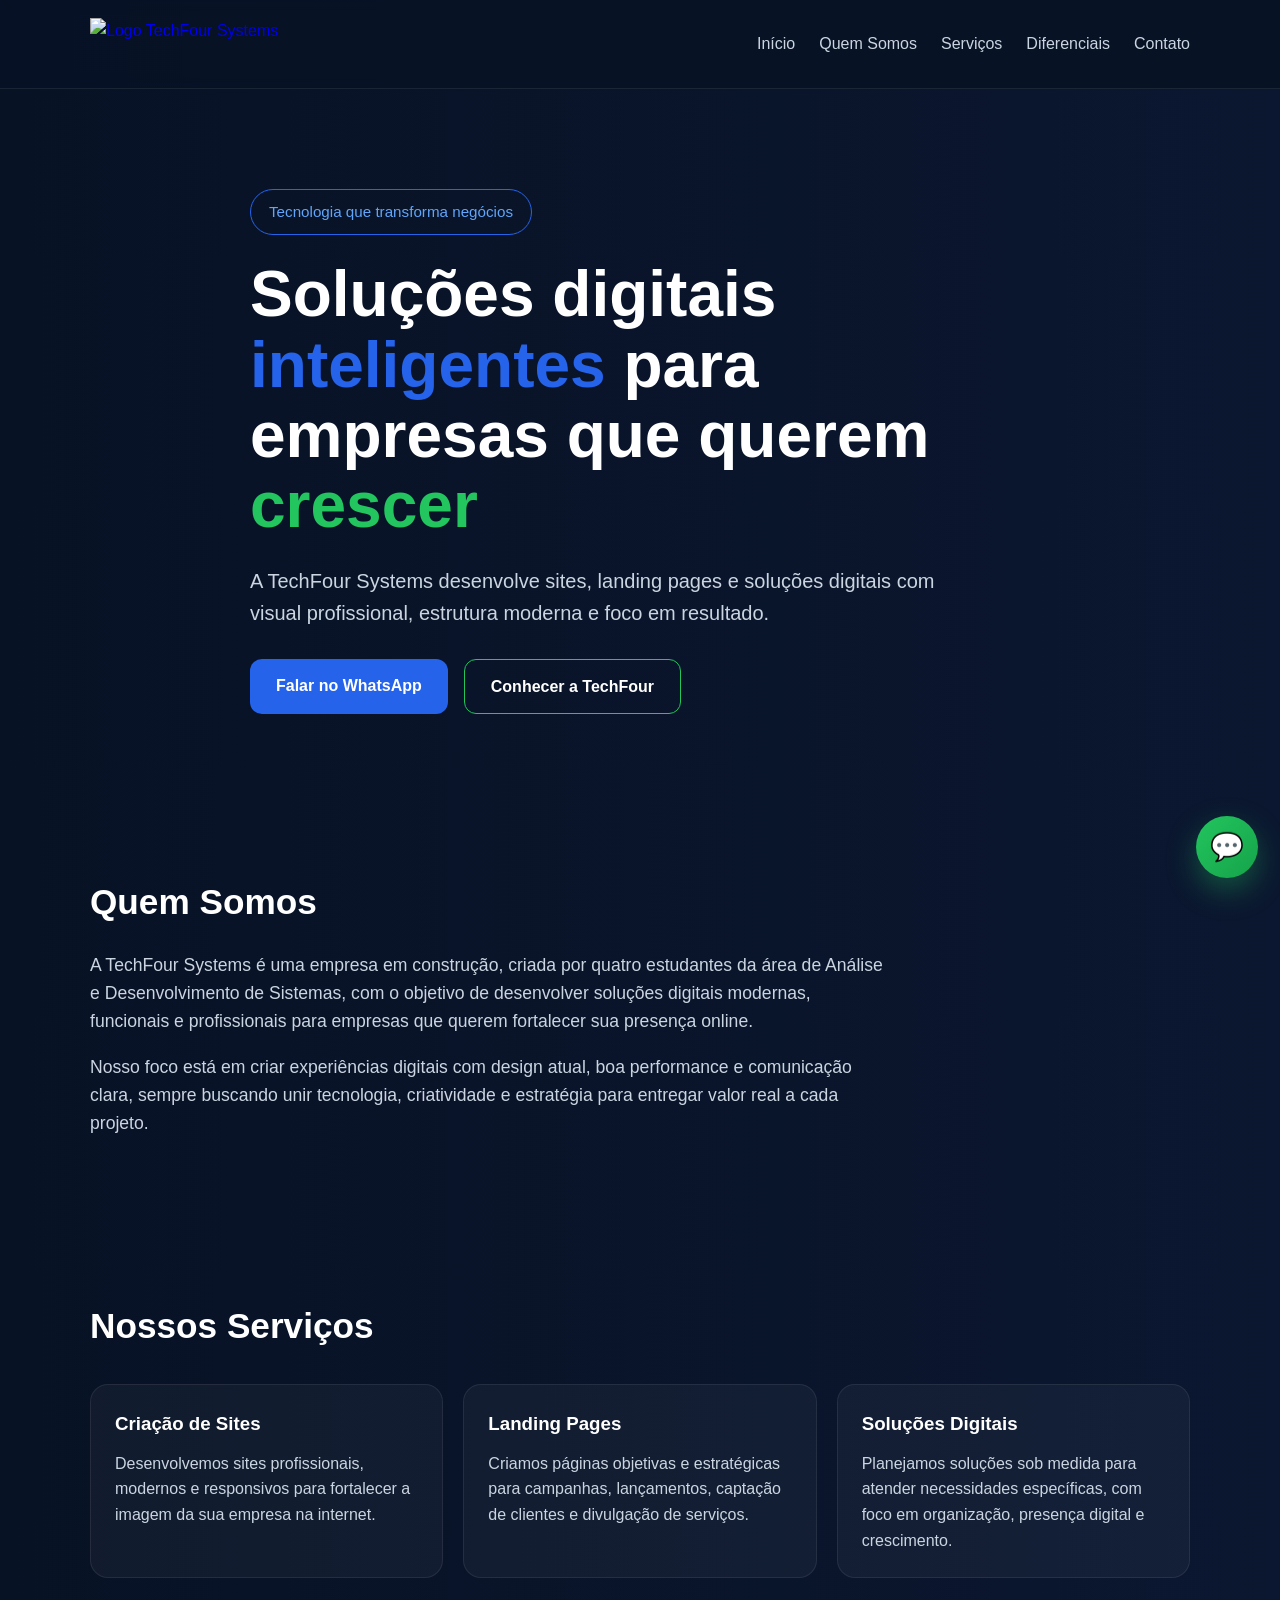
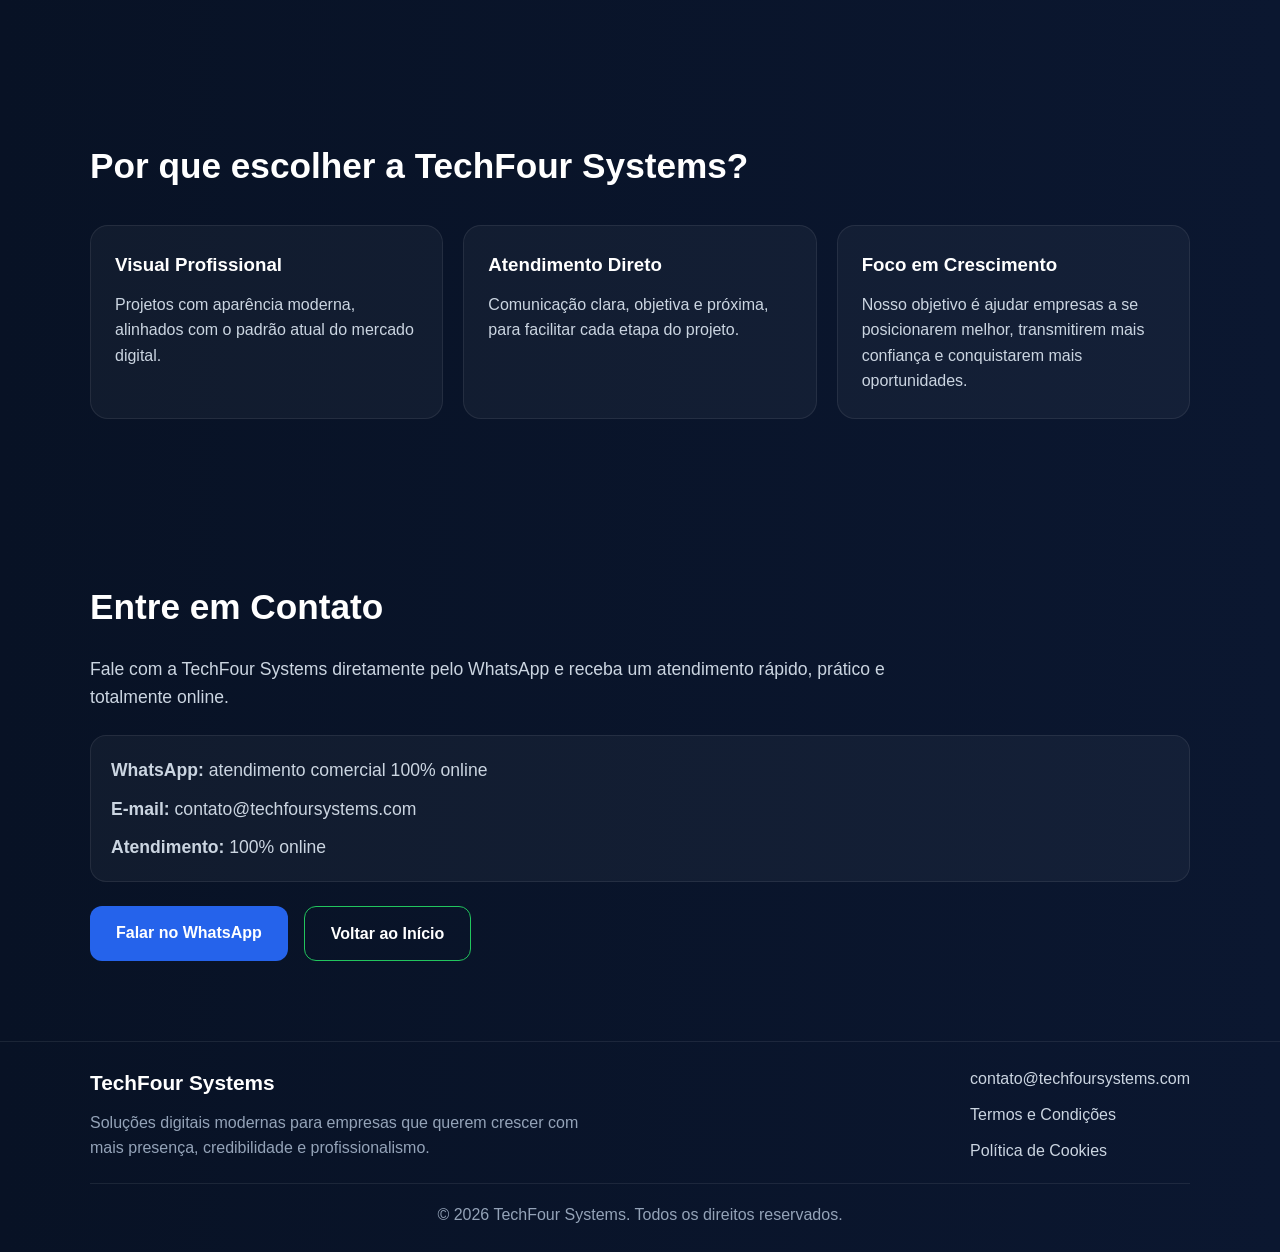
==== index.html @ e197d75e "primeiro site techfour" ====
<!DOCTYPE html>
<html lang="pt-BR">
<head>
  <meta charset="UTF-8" />
  <meta name="viewport" content="width=device-width, initial-scale=1.0" />
  <title>TechFour Systems</title>
  <link rel="stylesheet" href="style.css" />
</head>
<body>

  <header class="header">
    <div class="container nav">
      <a href="#inicio" class="logo">
        <img src="logo.png" alt="Logo TechFour Systems" class="logo-img" />
      </a>

      <nav class="menu" id="menu">
        <a href="#inicio">Início</a>
        <a href="#quem-somos">Quem Somos</a>
        <a href="#servicos">Serviços</a>
        <a href="#diferenciais">Diferenciais</a>
        <a href="#contato">Contato</a>
      </nav>

      <button class="menu-toggle" id="menu-toggle">☰</button>
    </div>
  </header>

  <main>
    <section class="hero" id="inicio">
      <div class="container hero-content">
        <p class="tag">Tecnologia que transforma negócios</p>

        <h1>
          Soluções digitais <span class="blue">inteligentes</span> para
          empresas que querem <span class="green">crescer</span>
        </h1>

        <p class="hero-text">
          A TechFour Systems desenvolve sites, landing pages e soluções digitais
          com visual profissional, estrutura moderna e foco em resultado.
        </p>

        <div class="hero-buttons">
          <a
            href="https://wa.me/5561999999999?text=Olá,%20vim%20pelo%20site%20da%20TechFour%20Systems%20e%20gostaria%20de%20um%20orçamento."
            target="_blank"
            class="btn primary"
          >
            Falar no WhatsApp
          </a>

          <a href="#quem-somos" class="btn secondary">Conhecer a TechFour</a>
        </div>
      </div>
    </section>

    <section class="about" id="quem-somos">
      <div class="container">
        <h2>Quem Somos</h2>
        <p>
          A TechFour Systems é uma empresa em construção, criada por quatro estudantes
          da área de Análise e Desenvolvimento de Sistemas, com o objetivo de desenvolver
          soluções digitais modernas, funcionais e profissionais para empresas que querem
          fortalecer sua presença online.
        </p>

        <p class="about-spacing">
          Nosso foco está em criar experiências digitais com design atual, boa performance
          e comunicação clara, sempre buscando unir tecnologia, criatividade e estratégia
          para entregar valor real a cada projeto.
        </p>
      </div>
    </section>

    <section class="services" id="servicos">
      <div class="container">
        <h2>Nossos Serviços</h2>

        <div class="cards">
          <div class="card">
            <h3>Criação de Sites</h3>
            <p>
              Desenvolvemos sites profissionais, modernos e responsivos para fortalecer
              a imagem da sua empresa na internet.
            </p>
          </div>

          <div class="card">
            <h3>Landing Pages</h3>
            <p>
              Criamos páginas objetivas e estratégicas para campanhas, lançamentos,
              captação de clientes e divulgação de serviços.
            </p>
          </div>

          <div class="card">
            <h3>Soluções Digitais</h3>
            <p>
              Planejamos soluções sob medida para atender necessidades específicas,
              com foco em organização, presença digital e crescimento.
            </p>
          </div>
        </div>
      </div>
    </section>

    <section class="differentials" id="diferenciais">
      <div class="container">
        <h2>Por que escolher a TechFour Systems?</h2>

        <div class="cards">
          <div class="card">
            <h3>Visual Profissional</h3>
            <p>
              Projetos com aparência moderna, alinhados com o padrão atual do mercado digital.
            </p>
          </div>

          <div class="card">
            <h3>Atendimento Direto</h3>
            <p>
              Comunicação clara, objetiva e próxima, para facilitar cada etapa do projeto.
            </p>
          </div>

          <div class="card">
            <h3>Foco em Crescimento</h3>
            <p>
              Nosso objetivo é ajudar empresas a se posicionarem melhor, transmitirem mais
              confiança e conquistarem mais oportunidades.
            </p>
          </div>
        </div>
      </div>
    </section>

    <section class="contact" id="contato">
      <div class="container">
        <h2>Entre em Contato</h2>
        <p>
          Fale com a TechFour Systems diretamente pelo WhatsApp e receba um atendimento
          rápido, prático e totalmente online.
        </p>

        <div class="contact-box">
          <p><strong>WhatsApp:</strong> atendimento comercial 100% online</p>
          <p><strong>E-mail:</strong> contato@techfoursystems.com</p>
          <p><strong>Atendimento:</strong> 100% online</p>
        </div>

        <div class="hero-buttons contact-buttons">
          <a
            href="https://wa.me/5561999999999?text=Olá,%20vim%20pelo%20site%20da%20TechFour%20Systems%20e%20gostaria%20de%20um%20orçamento."
            target="_blank"
            class="btn primary"
          >
            Falar no WhatsApp
          </a>

          <a href="#inicio" class="btn secondary">Voltar ao Início</a>
        </div>
      </div>
    </section>
  </main>

  <footer class="footer">
    <div class="container footer-content">
      <div>
        <h3 class="footer-title">TechFour Systems</h3>
        <p class="footer-text">
          Soluções digitais modernas para empresas que querem crescer com mais presença,
          credibilidade e profissionalismo.
        </p>
      </div>

      <div class="footer-links">
        <a href="mailto:contato@techfoursystems.com">contato@techfoursystems.com</a>
        <a href="termos.html">Termos e Condições</a>
        <a href="cookies.html">Política de Cookies</a>
      </div>
    </div>

    <div class="container footer-bottom">
      <p>© 2026 TechFour Systems. Todos os direitos reservados.</p>
    </div>
  </footer>

  <a
    href="https://wa.me/5561999999999?text=Olá,%20vim%20pelo%20site%20da%20TechFour%20Systems%20e%20gostaria%20de%20um%20orçamento."
    target="_blank"
    class="whatsapp-float"
    aria-label="Falar no WhatsApp"
  >
    <span>💬</span>
  </a>

  <script src="script.js"></script>
</body>
</html>
---- style.css ----
* {
  margin: 0;
  padding: 0;
  box-sizing: border-box;
}

html {
  scroll-behavior: smooth;
}

body {
  font-family: Arial, sans-serif;
  background: linear-gradient(to right, #081225, #0b1730);
  color: #ffffff;
  line-height: 1.6;
}

.container {
  width: 90%;
  max-width: 1100px;
  margin: 0 auto;
}

.header {
  position: sticky;
  top: 0;
  background-color: rgba(8, 18, 37, 0.95);
  backdrop-filter: blur(6px);
  z-index: 1000;
  border-bottom: 1px solid rgba(255, 255, 255, 0.08);
}

.nav {
  display: flex;
  align-items: center;
  justify-content: space-between;
  padding: 18px 0;
}

.logo {
  display: flex;
  align-items: center;
  text-decoration: none;
}

.logo-img {
  height: 52px;
  width: auto;
  display: block;
}

.menu {
  display: flex;
  gap: 24px;
}

.menu a {
  color: #cbd5e1;
  text-decoration: none;
  transition: 0.3s;
}

.menu a:hover {
  color: #ffffff;
}

.menu-toggle {
  display: none;
  background: none;
  border: none;
  color: white;
  font-size: 1.8rem;
  cursor: pointer;
}

.hero {
  padding: 100px 0 80px;
}

.hero-content {
  max-width: 780px;
}

.tag {
  display: inline-block;
  border: 1px solid #2563eb;
  color: #60a5fa;
  padding: 10px 18px;
  border-radius: 999px;
  margin-bottom: 24px;
  font-size: 0.95rem;
}

.hero h1 {
  font-size: 4rem;
  line-height: 1.1;
  margin-bottom: 24px;
}

.blue {
  color: #2563eb;
}

.green {
  color: #22c55e;
}

.hero-text {
  font-size: 1.25rem;
  color: #cbd5e1;
  max-width: 700px;
  margin-bottom: 30px;
}

.hero-buttons {
  display: flex;
  gap: 16px;
  flex-wrap: wrap;
}

.btn {
  display: inline-block;
  padding: 14px 26px;
  border-radius: 12px;
  text-decoration: none;
  font-weight: bold;
  transition: 0.3s;
}

.btn.primary {
  background-color: #2563eb;
  color: white;
}

.btn.primary:hover {
  background-color: #1d4ed8;
}

.btn.secondary {
  border: 1px solid #22c55e;
  color: #ffffff;
}

.btn.secondary:hover {
  background-color: rgba(34, 197, 94, 0.12);
}

.about,
.services,
.differentials,
.contact {
  padding: 80px 0;
}

.about h2,
.services h2,
.differentials h2,
.contact h2 {
  font-size: 2.2rem;
  margin-bottom: 20px;
}

.about p,
.contact p {
  max-width: 800px;
  color: #cbd5e1;
  font-size: 1.1rem;
}

.about-spacing {
  margin-top: 18px;
}

.cards {
  display: grid;
  grid-template-columns: repeat(3, 1fr);
  gap: 20px;
  margin-top: 30px;
}

.card {
  background-color: rgba(255, 255, 255, 0.04);
  padding: 24px;
  border-radius: 18px;
  border: 1px solid rgba(255, 255, 255, 0.08);
  transition: 0.3s;
}

.card:hover {
  transform: translateY(-6px);
  border-color: rgba(37, 99, 235, 0.5);
}

.card h3 {
  margin-bottom: 12px;
  color: #ffffff;
}

.card p {
  color: #cbd5e1;
}

.contact-box {
  margin-top: 24px;
  margin-bottom: 24px;
  padding: 20px;
  background-color: rgba(255, 255, 255, 0.04);
  border-radius: 16px;
  border: 1px solid rgba(255, 255, 255, 0.08);
}

.contact-box p {
  color: #cbd5e1;
  margin-bottom: 10px;
}

.contact-box p:last-child {
  margin-bottom: 0;
}

.contact-buttons {
  margin-top: 10px;
}

.footer {
  padding: 24px 0;
  border-top: 1px solid rgba(255, 255, 255, 0.08);
  color: #94a3b8;
}

.footer-content {
  display: flex;
  justify-content: space-between;
  gap: 30px;
  padding-bottom: 20px;
}

.footer-title {
  font-size: 1.3rem;
  margin-bottom: 10px;
  color: #ffffff;
}

.footer-text {
  max-width: 520px;
  color: #94a3b8;
}

.footer-links {
  display: flex;
  flex-direction: column;
  gap: 10px;
}

.footer-links a {
  color: #cbd5e1;
  text-decoration: none;
  transition: 0.3s;
}

.footer-links a:hover {
  color: #ffffff;
}

.footer-bottom {
  padding-top: 18px;
  border-top: 1px solid rgba(255, 255, 255, 0.08);
  text-align: center;
}

.whatsapp-float {
  position: fixed;
  right: 22px;
  bottom: 22px;
  width: 62px;
  height: 62px;
  border-radius: 50%;
  background: linear-gradient(135deg, #22c55e, #16a34a);
  color: #ffffff;
  text-decoration: none;
  display: flex;
  align-items: center;
  justify-content: center;
  font-size: 1.7rem;
  box-shadow: 0 12px 30px rgba(34, 197, 94, 0.35);
  z-index: 2000;
  transition: transform 0.3s ease, box-shadow 0.3s ease;
}

.whatsapp-float:hover {
  transform: translateY(-4px) scale(1.05);
  box-shadow: 0 16px 36px rgba(34, 197, 94, 0.45);
}

.whatsapp-float span {
  line-height: 1;
}

@media (max-width: 900px) {
  .hero h1 {
    font-size: 3rem;
  }

  .cards {
    grid-template-columns: 1fr;
  }

  .menu {
    display: none;
    flex-direction: column;
    position: absolute;
    top: 76px;
    right: 5%;
    background-color: #0b1730;
    padding: 20px;
    border-radius: 14px;
    width: 220px;
  }

  .menu.show {
    display: flex;
  }

  .menu-toggle {
    display: block;
  }

  .logo-img {
    height: 42px;
  }

  .footer-content {
    flex-direction: column;
  }
}

@media (max-width: 600px) {
  .hero {
    padding: 80px 0 60px;
  }

  .hero h1 {
    font-size: 2.3rem;
  }

  .hero-text {
    font-size: 1rem;
  }

  .about h2,
  .services h2,
  .differentials h2,
  .contact h2 {
    font-size: 1.8rem;
  }

  .whatsapp-float {
    width: 56px;
    height: 56px;
    right: 16px;
    bottom: 16px;
    font-size: 1.5rem;
  }
}
.legal-page {
  padding: 120px 0 80px;
}

.legal-page h1 {
  font-size: 2.5rem;
  margin-bottom: 10px;
}

.legal-updated {
  color: #94a3b8;
  margin-bottom: 30px;
  font-size: 0.95rem;
}

.legal-section {
  margin-bottom: 28px;
  padding: 24px;
  background-color: rgba(255, 255, 255, 0.04);
  border: 1px solid rgba(255, 255, 255, 0.08);
  border-radius: 18px;
}

.legal-section h2 {
  font-size: 1.2rem;
  margin-bottom: 12px;
  color: #ffffff;
}

.legal-section p {
  color: #cbd5e1;
  font-size: 1rem;
  line-height: 1.7;
}

.legal-btn {
  margin-top: 10px;
}
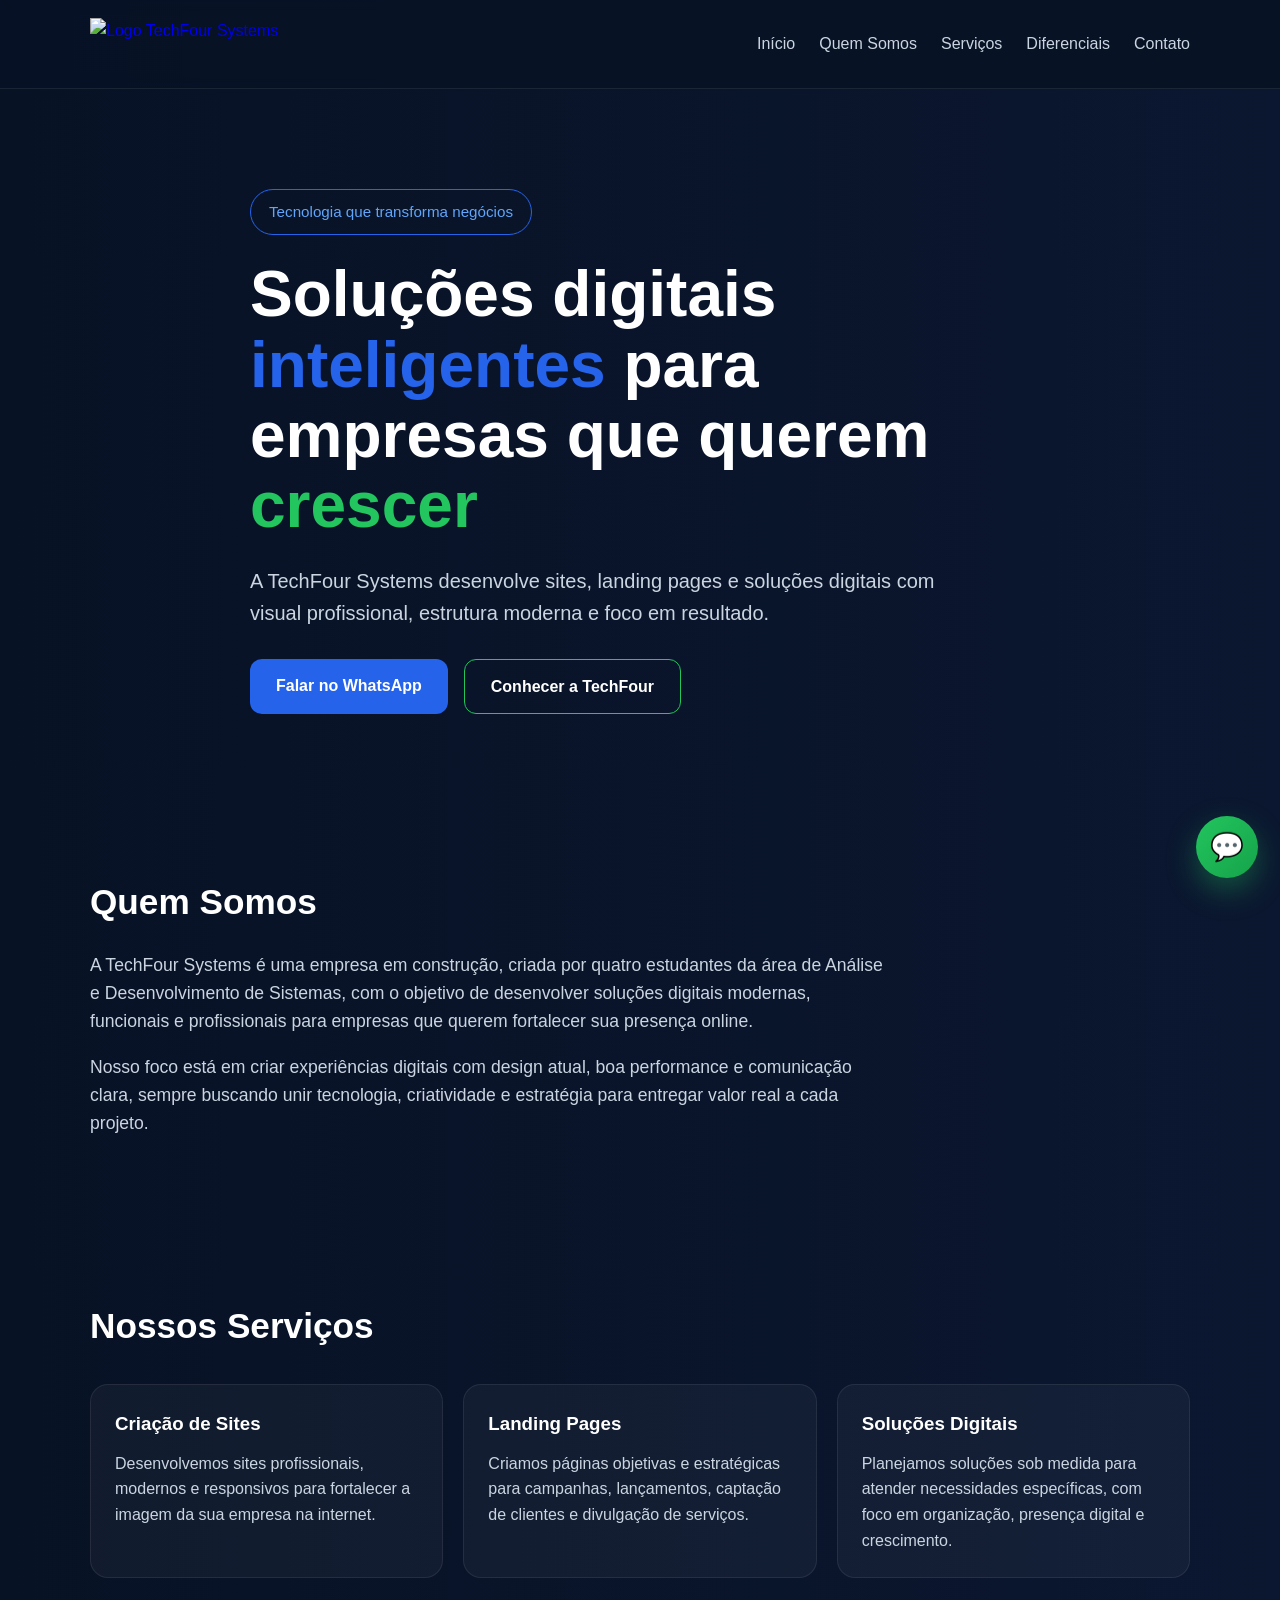
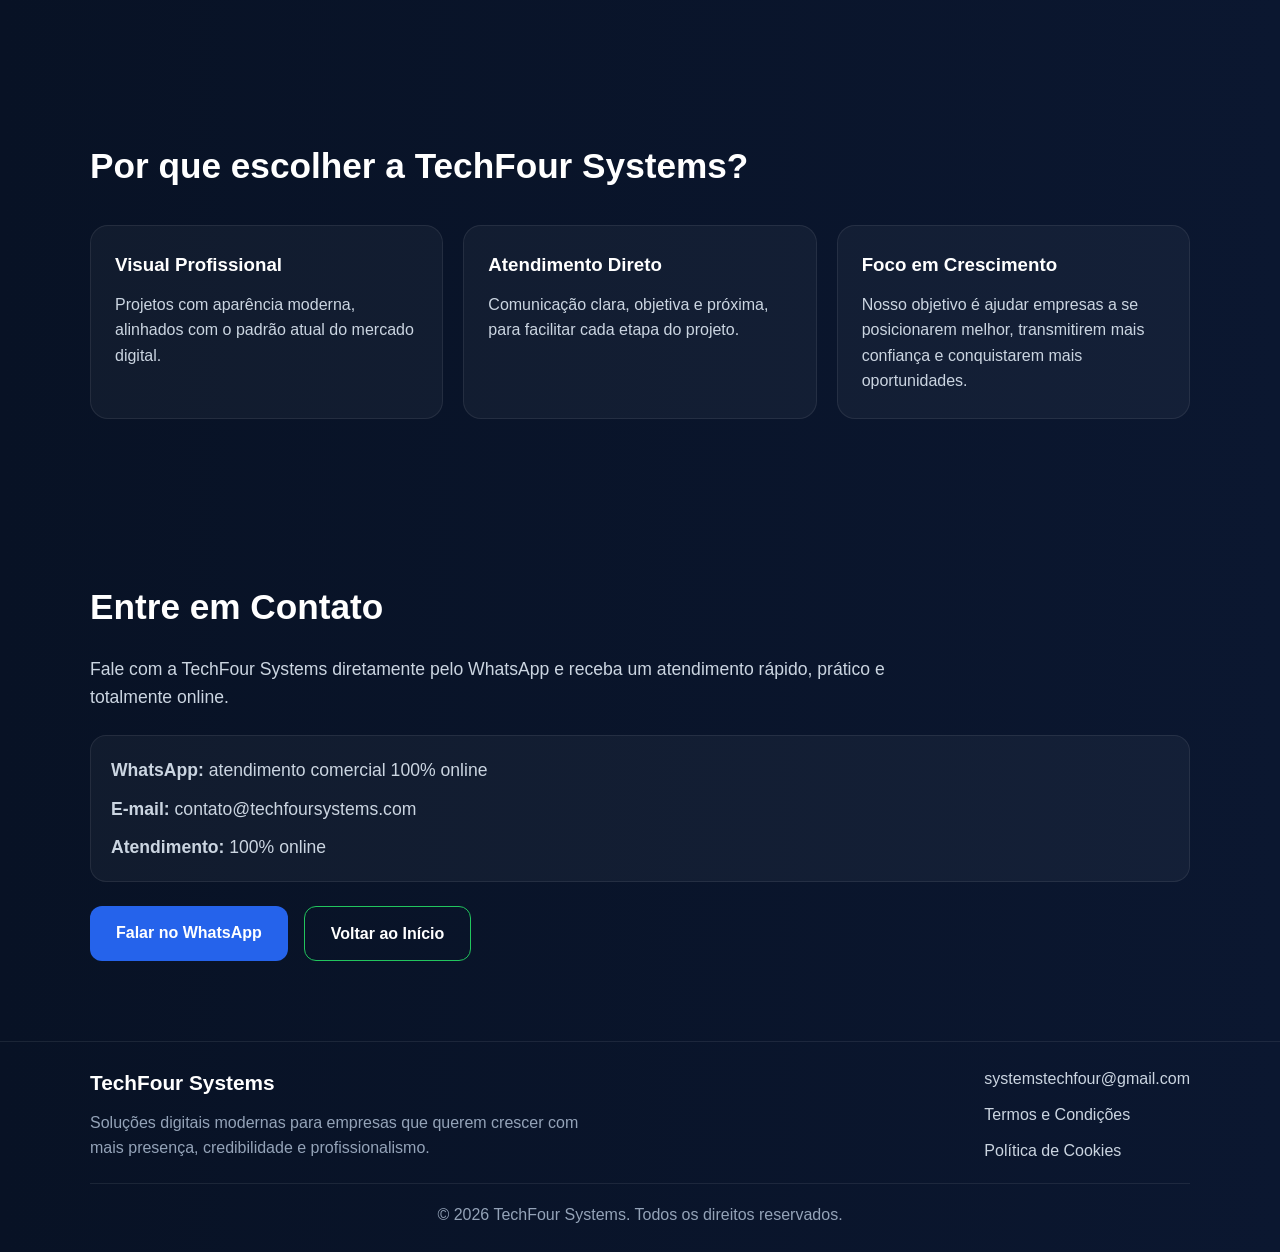
==== commit ba018acc: "Fix HTML encoding issues in index.html" ====
--- a/index.html
+++ b/index.html
@@ -43,7 +43,7 @@
 
         <div class="hero-buttons">
           <a
-            href="https://wa.me/5561999999999?text=Olá,%20vim%20pelo%20site%20da%20TechFour%20Systems%20e%20gostaria%20de%20um%20orçamento."
+            href="https://wa.me/5561999895348?text=Olá,%20vim%20pelo%20site%20da%20TechFour%20Systems%20e%20gostaria%20de%20um%20orçamento."
             target="_blank"
             class="btn primary"
           >
@@ -151,7 +151,7 @@
 
         <div class="hero-buttons contact-buttons">
           <a
-            href="https://wa.me/5561999999999?text=Olá,%20vim%20pelo%20site%20da%20TechFour%20Systems%20e%20gostaria%20de%20um%20orçamento."
+            href="https://wa.me/5561999895348?text=Olá,%20vim%20pelo%20site%20da%20TechFour%20Systems%20e%20gostaria%20de%20um%20orçamento."
             target="_blank"
             class="btn primary"
           >
@@ -175,7 +175,7 @@
       </div>
 
       <div class="footer-links">
-        <a href="mailto:contato@techfoursystems.com">contato@techfoursystems.com</a>
+        <a href="mailto:systemstechfour@gmail.com">systemstechfour@gmail.com</a>
         <a href="termos.html">Termos e Condições</a>
         <a href="cookies.html">Política de Cookies</a>
       </div>
@@ -187,7 +187,7 @@
   </footer>
 
   <a
-    href="https://wa.me/5561999999999?text=Olá,%20vim%20pelo%20site%20da%20TechFour%20Systems%20e%20gostaria%20de%20um%20orçamento."
+    href="https://wa.me/5561999895348?text=Olá,%20vim%20pelo%20site%20da%20TechFour%20Systems%20e%20gostaria%20de%20um%20orçamento."
     target="_blank"
     class="whatsapp-float"
     aria-label="Falar no WhatsApp"
@@ -197,4 +197,4 @@
 
   <script src="script.js"></script>
 </body>
-</html>+</html>
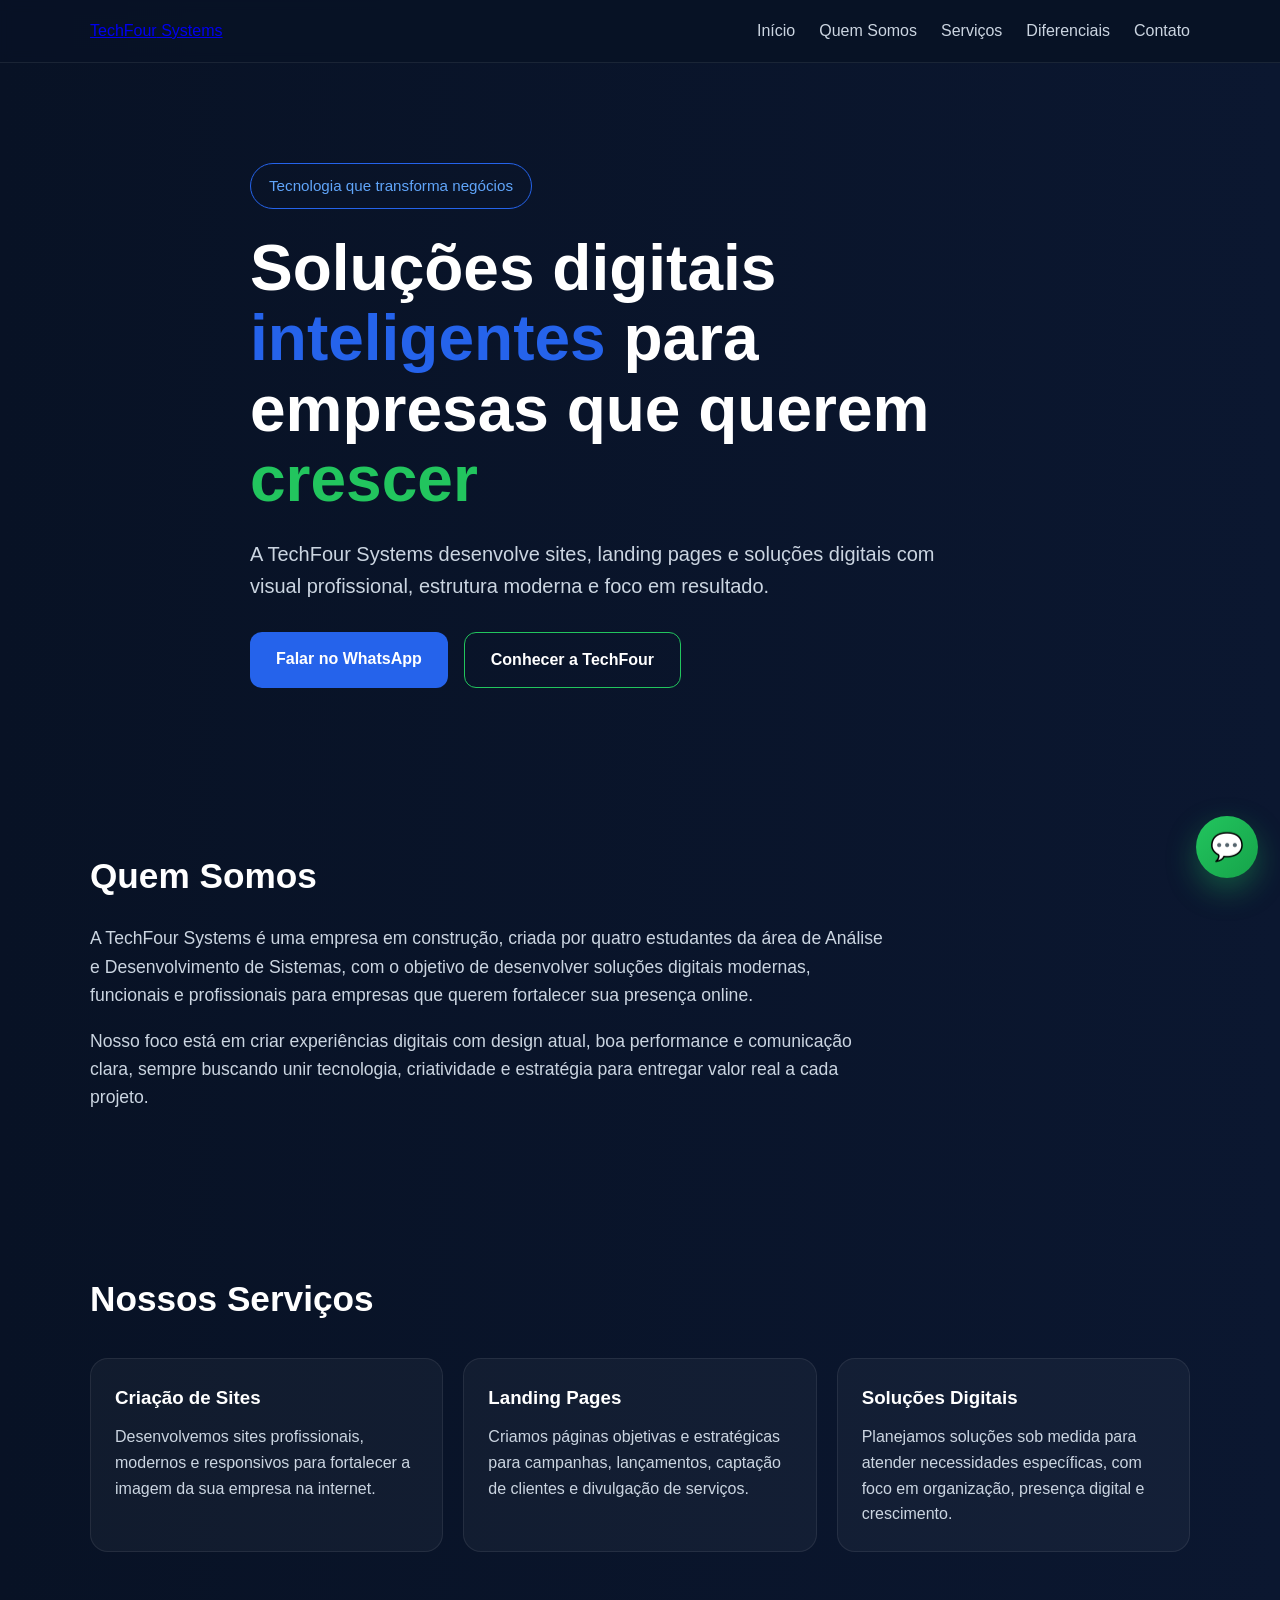
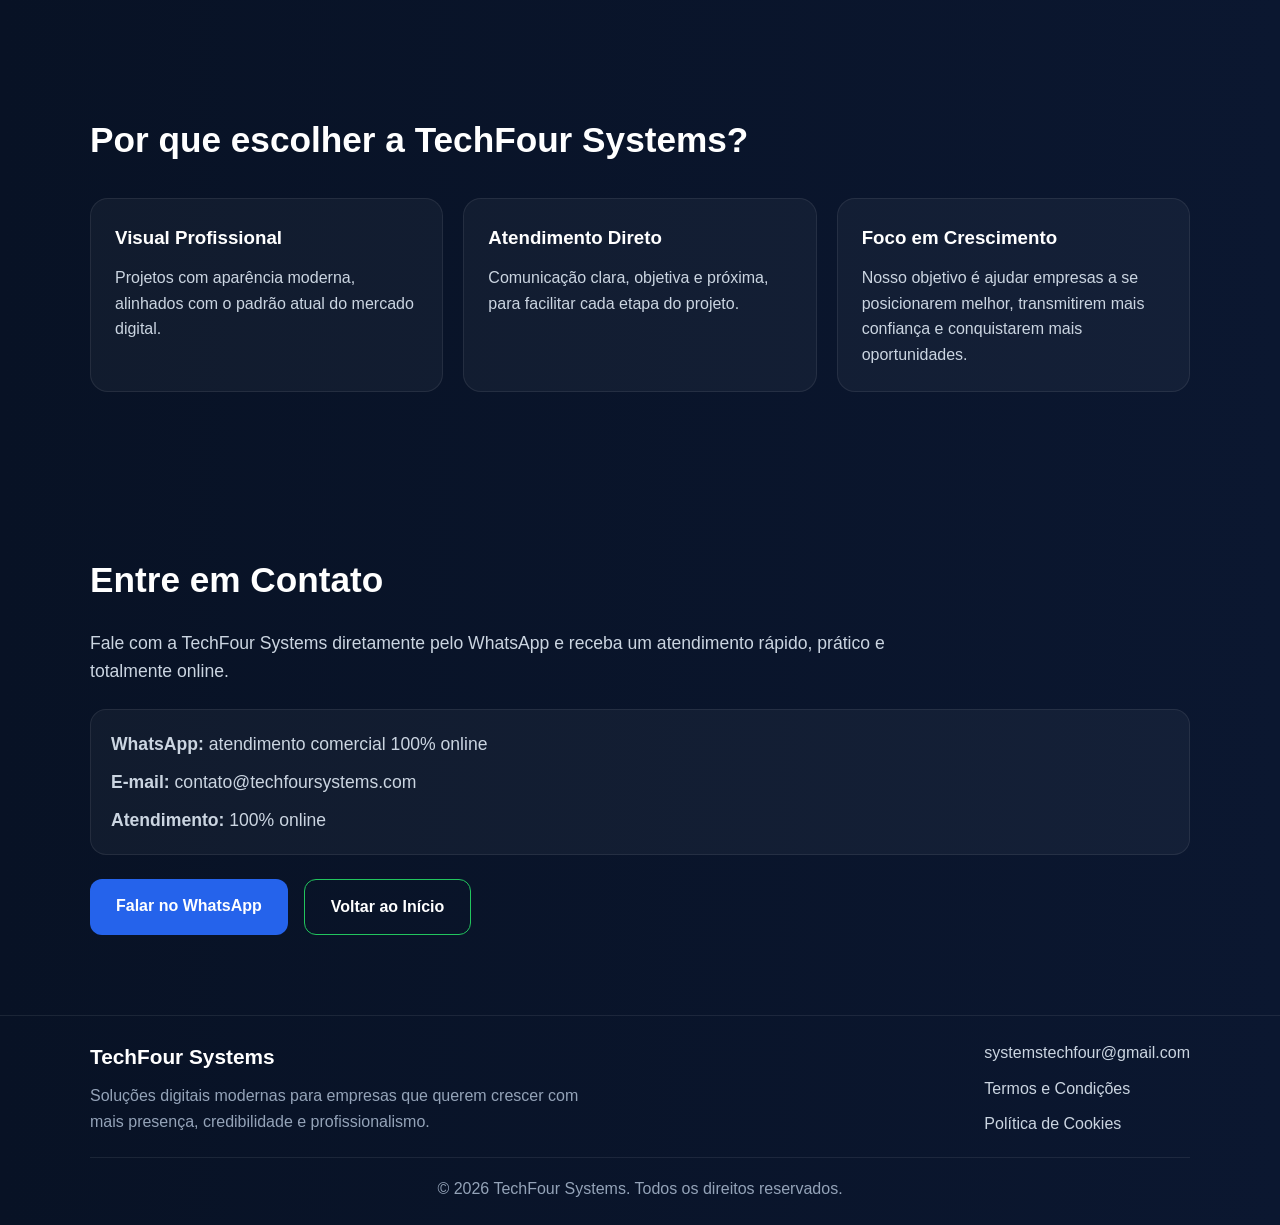
==== commit 2be6cbbc: "Update index.html" ====
--- a/index.html
+++ b/index.html
@@ -9,22 +9,24 @@
 <body>
 
   <header class="header">
-    <div class="container nav">
-      <a href="#inicio" class="logo">
-        <img src="logo.png" alt="Logo TechFour Systems" class="logo-img" />
-      </a>
-
-      <nav class="menu" id="menu">
-        <a href="#inicio">Início</a>
-        <a href="#quem-somos">Quem Somos</a>
-        <a href="#servicos">Serviços</a>
-        <a href="#diferenciais">Diferenciais</a>
-        <a href="#contato">Contato</a>
-      </nav>
-
-      <button class="menu-toggle" id="menu-toggle">☰</button>
-    </div>
-  </header>
+  <div class="container nav">
+
+    <a href="#inicio" class="logo-text">
+      Tech<span>Four</span> Systems
+    </a>
+
+    <nav class="menu" id="menu">
+      <a href="#inicio">Início</a>
+      <a href="#quem-somos">Quem Somos</a>
+      <a href="#servicos">Serviços</a>
+      <a href="#diferenciais">Diferenciais</a>
+      <a href="#contato">Contato</a>
+    </nav>
+
+    <button class="menu-toggle" id="menu-toggle">☰</button>
+
+  </div>
+</header>
 
   <main>
     <section class="hero" id="inicio">
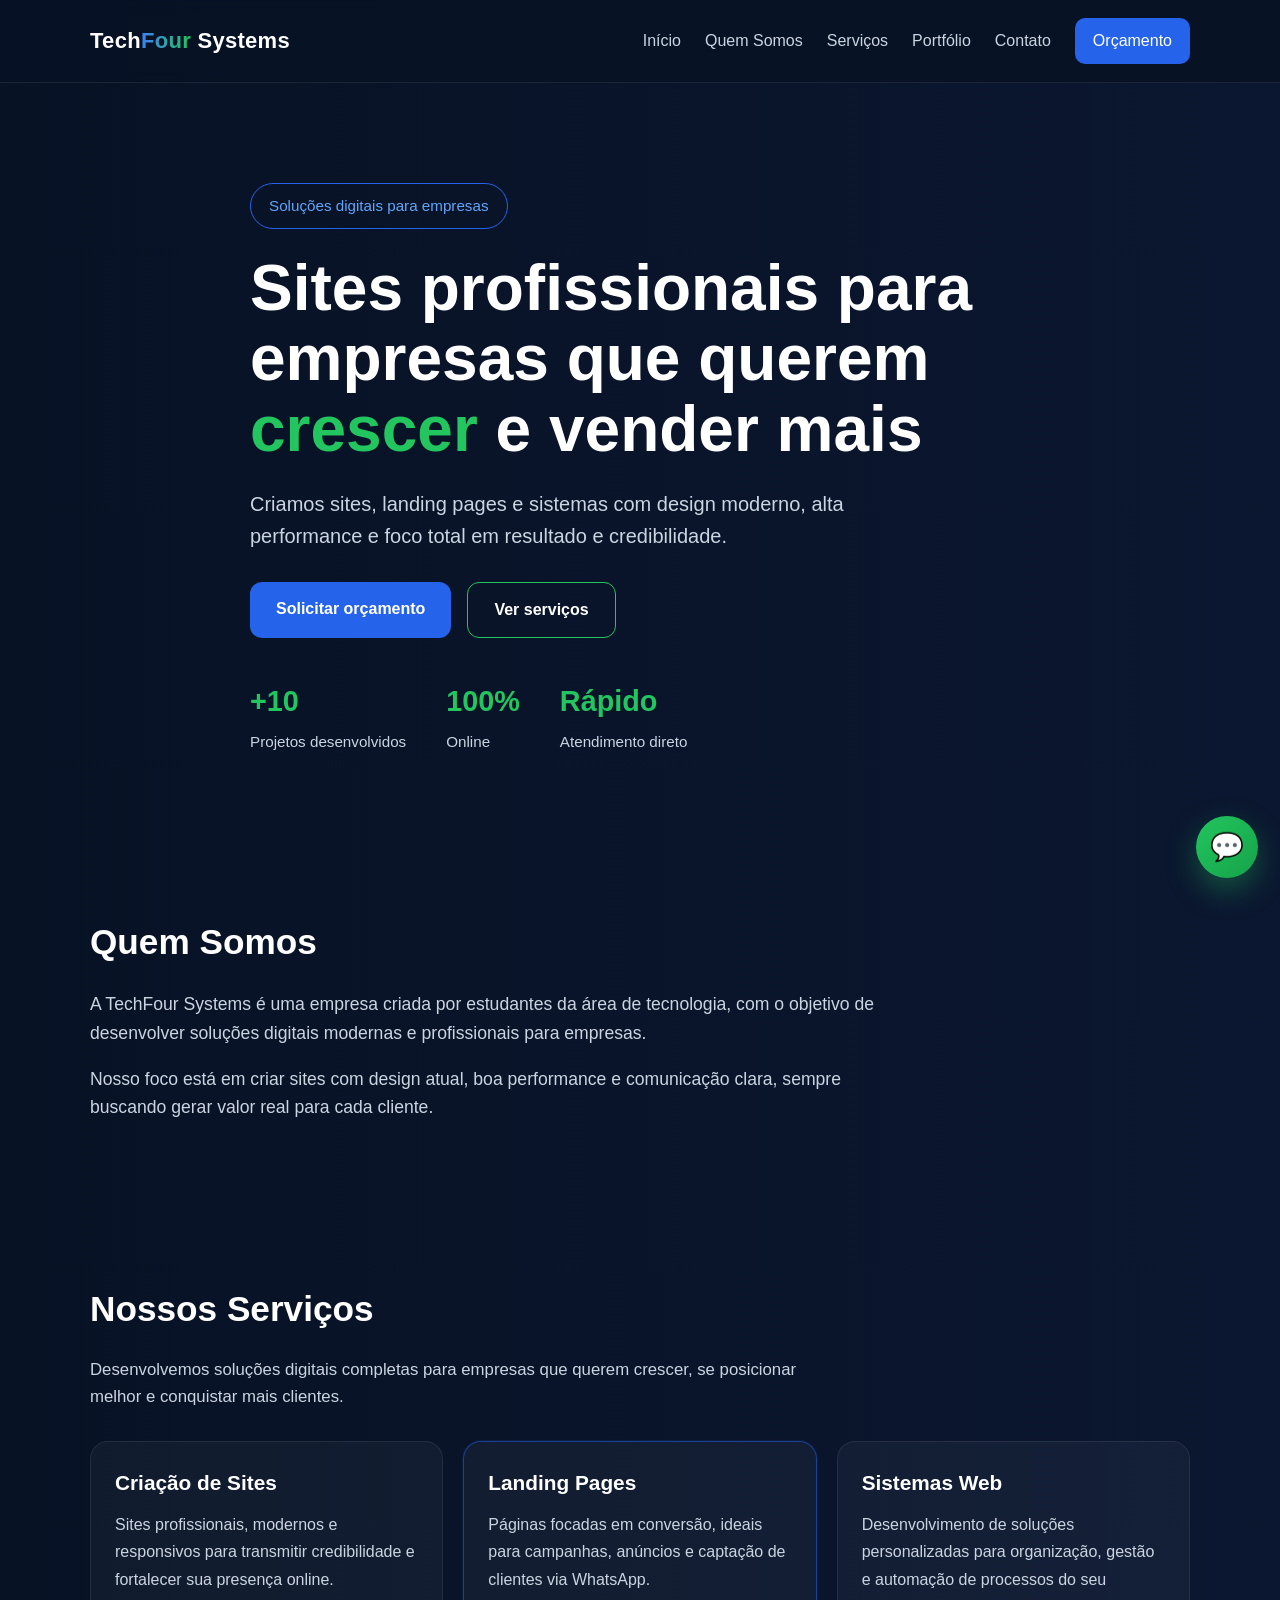
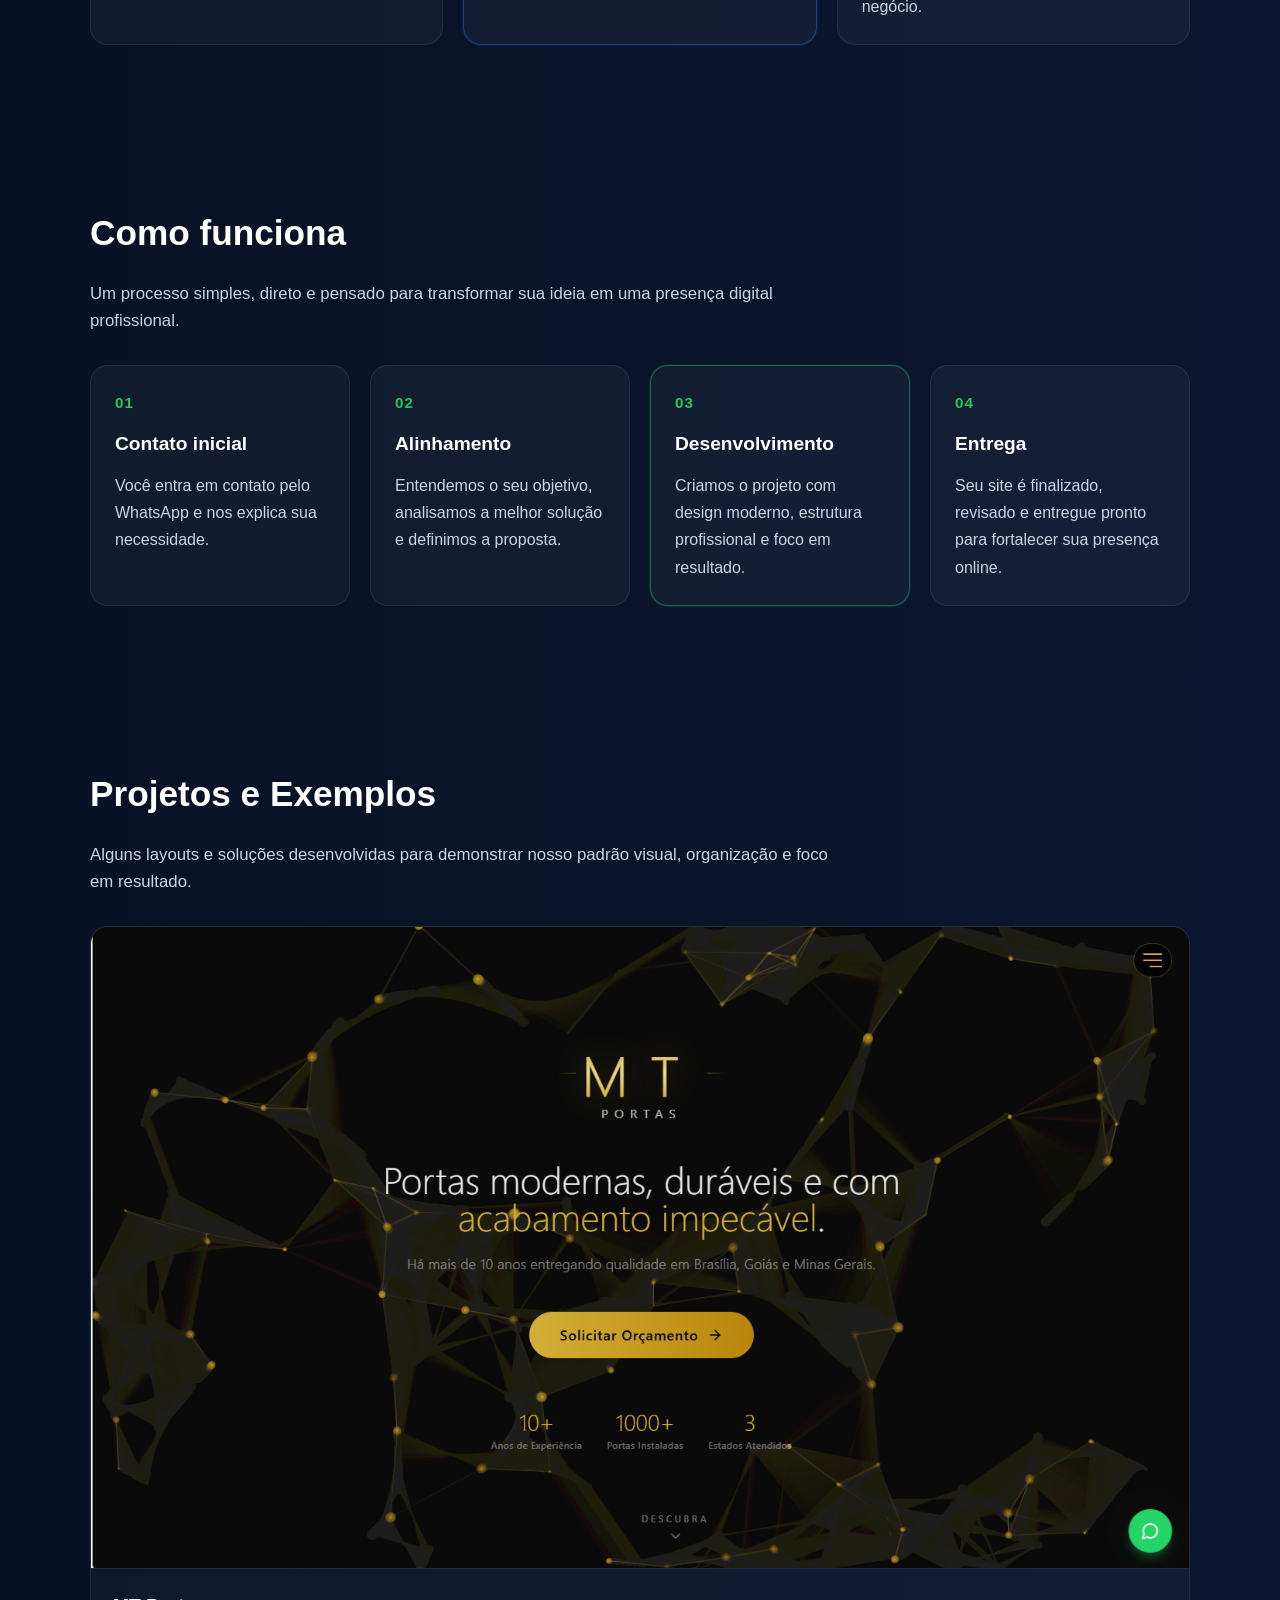
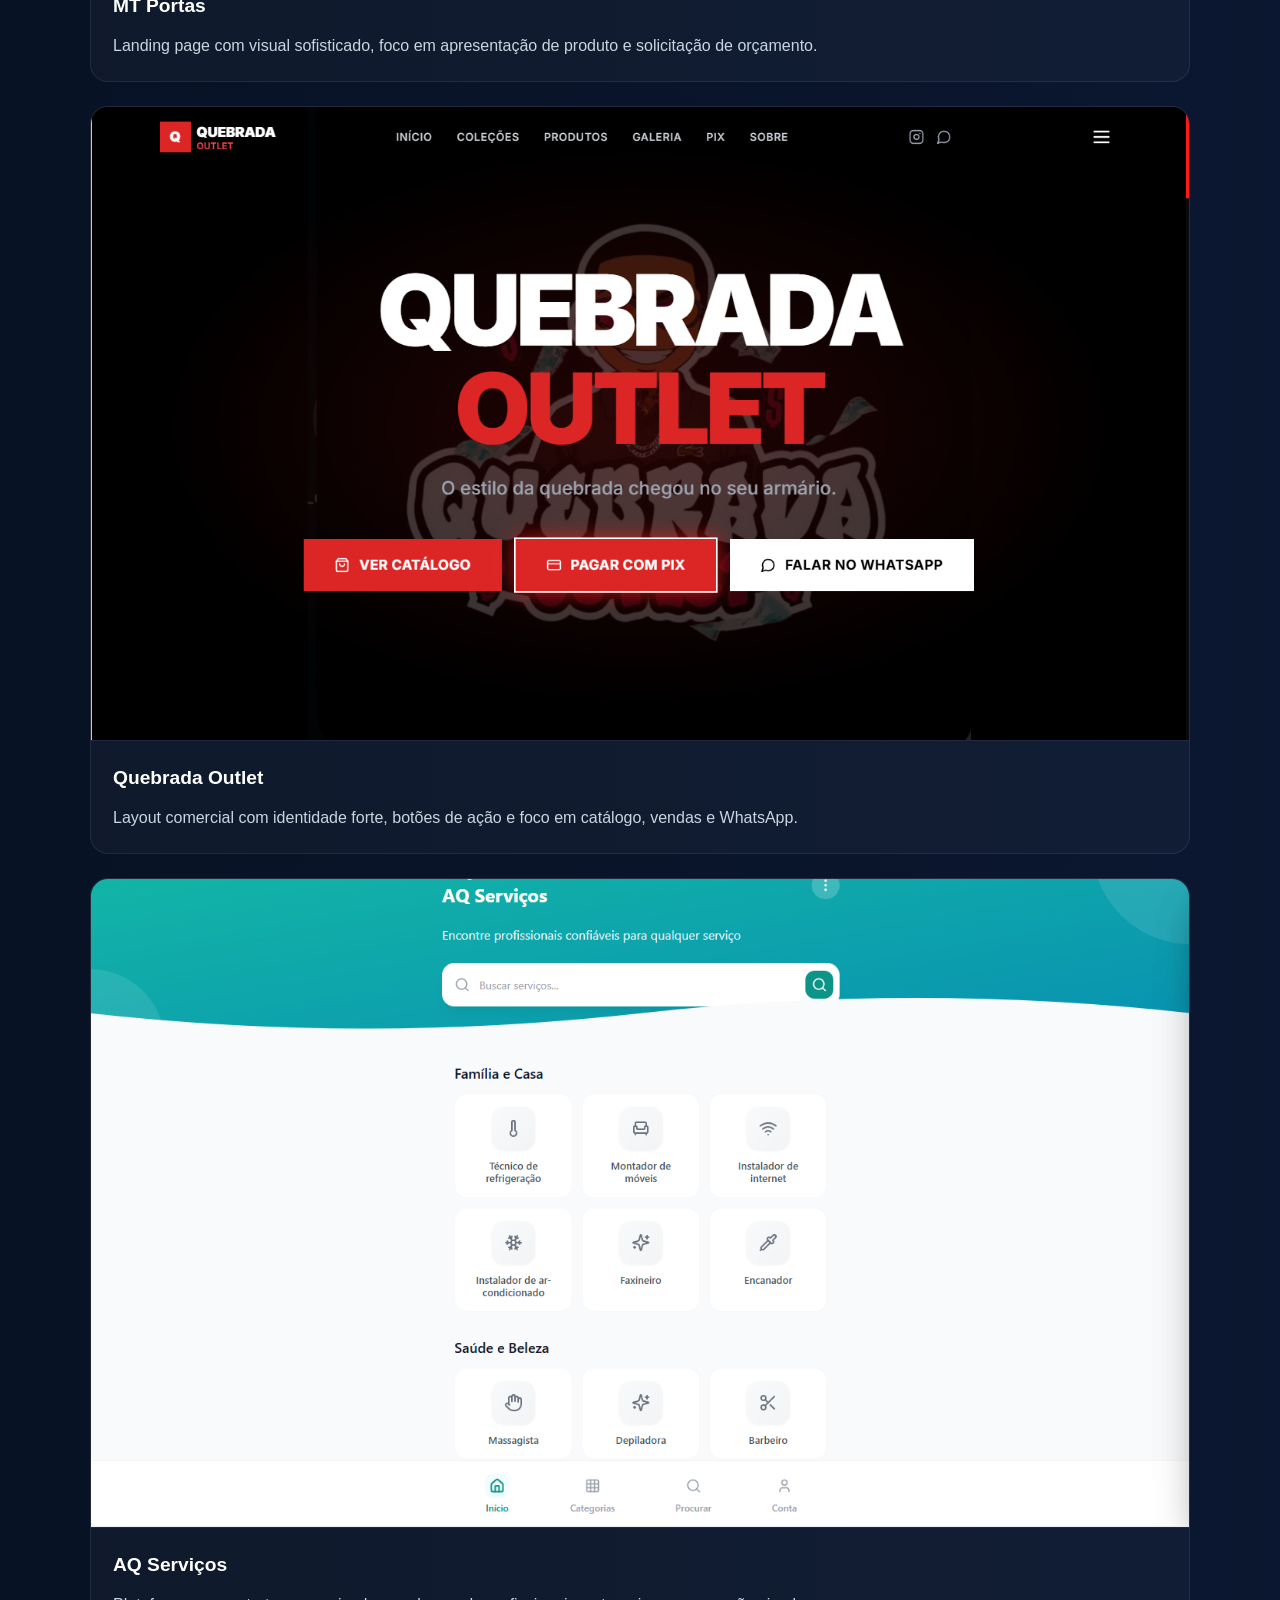
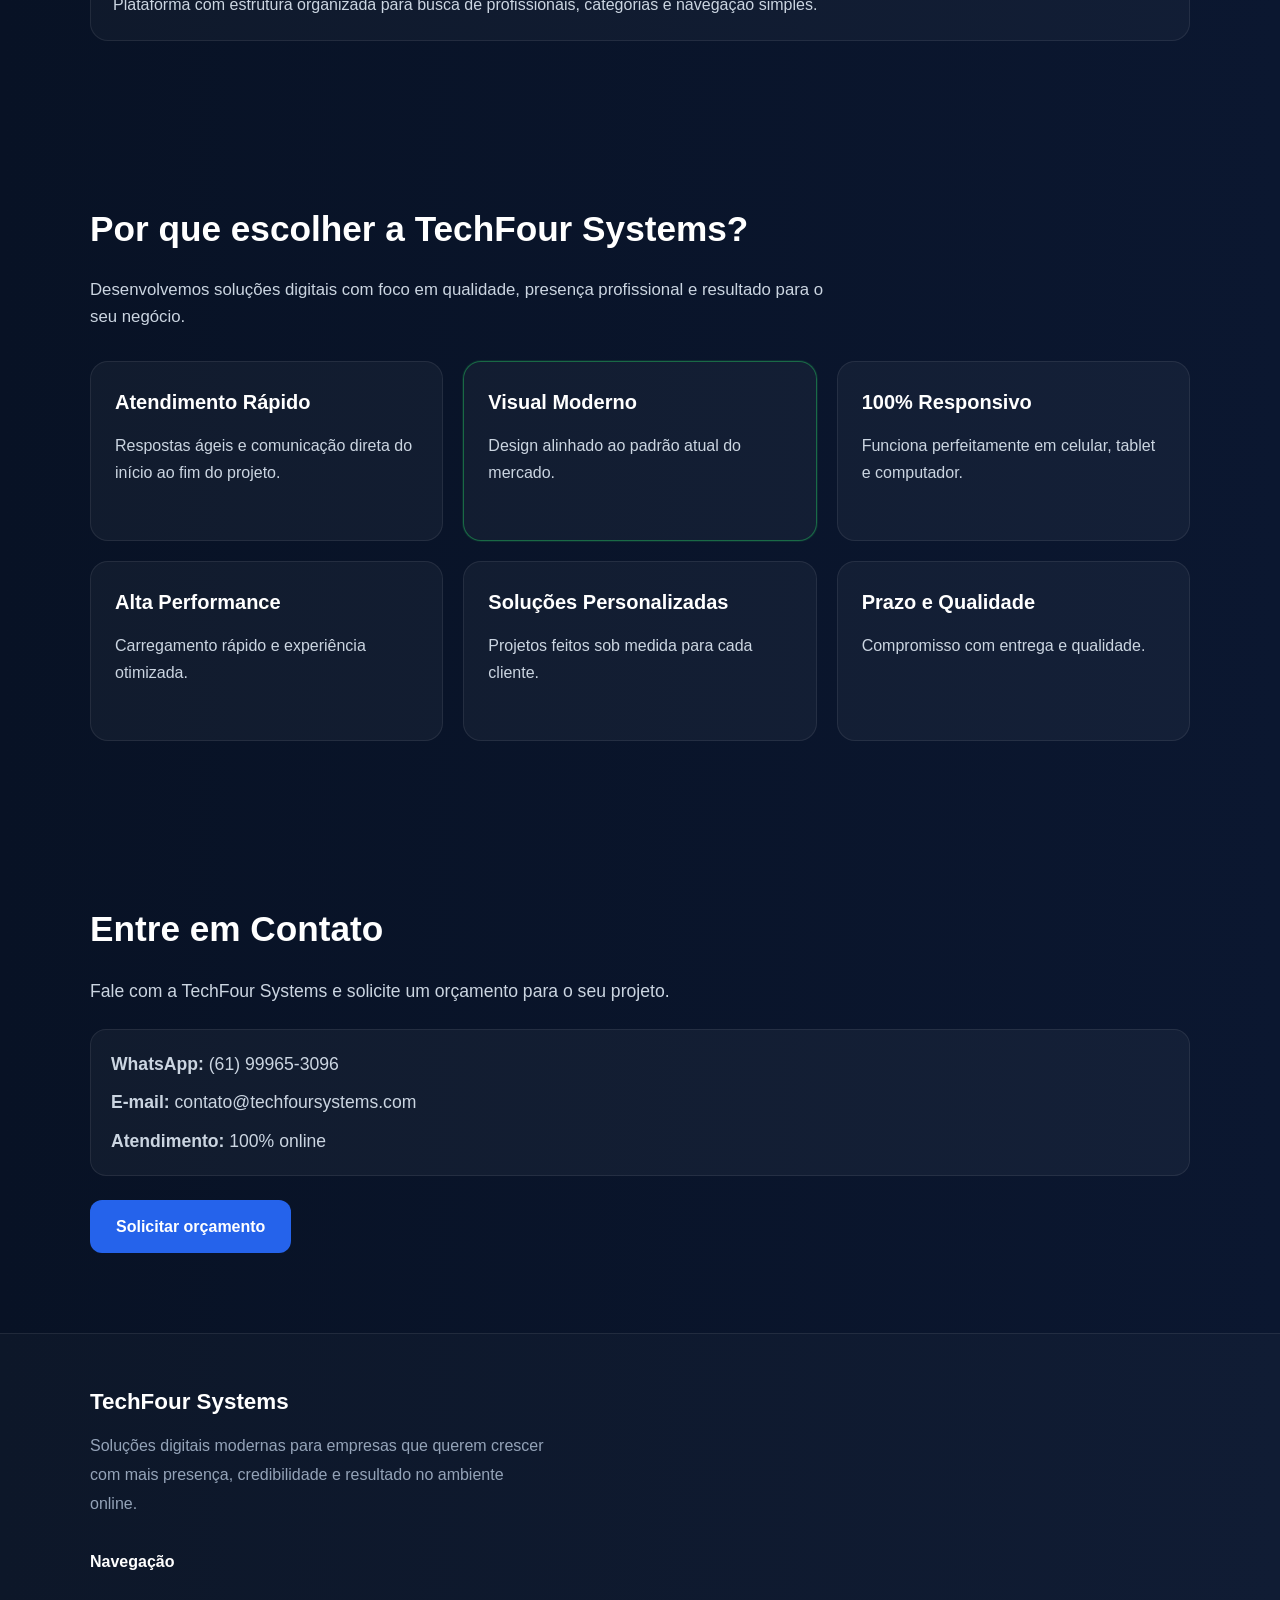
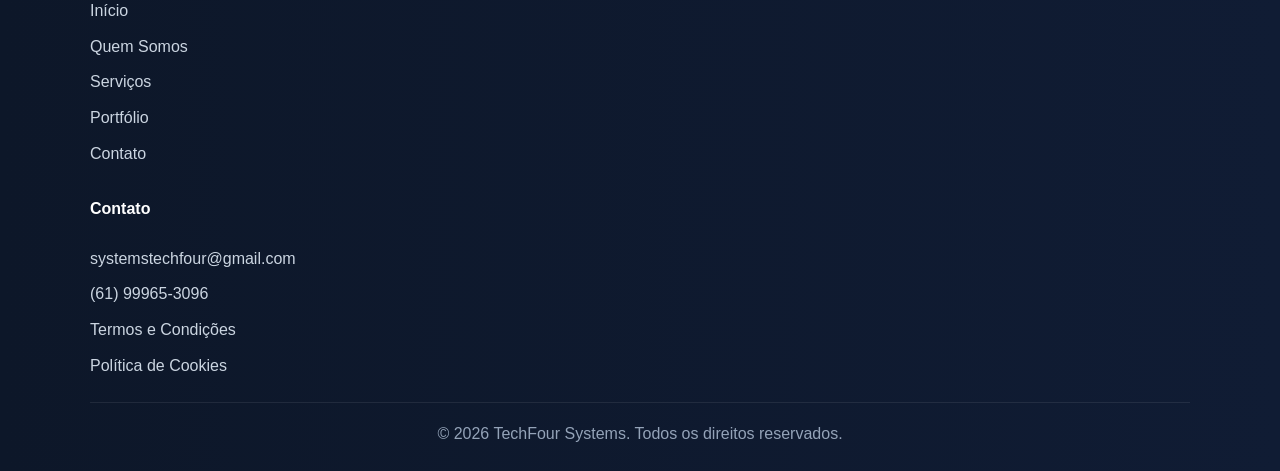
==== commit 602b7c57: "Atualização TechFour site completo" ====
--- a/index.html
+++ b/index.html
@@ -1,202 +1,347 @@
-<!DOCTYPE html>
-<html lang="pt-BR">
-<head>
-  <meta charset="UTF-8" />
-  <meta name="viewport" content="width=device-width, initial-scale=1.0" />
-  <title>TechFour Systems</title>
-  <link rel="stylesheet" href="style.css" />
-</head>
-<body>
-
-  <header class="header">
-  <div class="container nav">
-
-    <a href="#inicio" class="logo-text">
-      Tech<span>Four</span> Systems
-    </a>
-
-    <nav class="menu" id="menu">
-      <a href="#inicio">Início</a>
-      <a href="#quem-somos">Quem Somos</a>
-      <a href="#servicos">Serviços</a>
-      <a href="#diferenciais">Diferenciais</a>
-      <a href="#contato">Contato</a>
-    </nav>
-
-    <button class="menu-toggle" id="menu-toggle">☰</button>
-
-  </div>
-</header>
-
-  <main>
-    <section class="hero" id="inicio">
-      <div class="container hero-content">
-        <p class="tag">Tecnologia que transforma negócios</p>
-
-        <h1>
-          Soluções digitais <span class="blue">inteligentes</span> para
-          empresas que querem <span class="green">crescer</span>
-        </h1>
-
-        <p class="hero-text">
-          A TechFour Systems desenvolve sites, landing pages e soluções digitais
-          com visual profissional, estrutura moderna e foco em resultado.
-        </p>
-
-        <div class="hero-buttons">
-          <a
-            href="https://wa.me/5561999895348?text=Olá,%20vim%20pelo%20site%20da%20TechFour%20Systems%20e%20gostaria%20de%20um%20orçamento."
-            target="_blank"
-            class="btn primary"
-          >
-            Falar no WhatsApp
-          </a>
-
-          <a href="#quem-somos" class="btn secondary">Conhecer a TechFour</a>
-        </div>
-      </div>
-    </section>
-
-    <section class="about" id="quem-somos">
-      <div class="container">
-        <h2>Quem Somos</h2>
-        <p>
-          A TechFour Systems é uma empresa em construção, criada por quatro estudantes
-          da área de Análise e Desenvolvimento de Sistemas, com o objetivo de desenvolver
-          soluções digitais modernas, funcionais e profissionais para empresas que querem
-          fortalecer sua presença online.
-        </p>
-
-        <p class="about-spacing">
-          Nosso foco está em criar experiências digitais com design atual, boa performance
-          e comunicação clara, sempre buscando unir tecnologia, criatividade e estratégia
-          para entregar valor real a cada projeto.
-        </p>
-      </div>
-    </section>
-
-    <section class="services" id="servicos">
-      <div class="container">
-        <h2>Nossos Serviços</h2>
-
-        <div class="cards">
-          <div class="card">
-            <h3>Criação de Sites</h3>
-            <p>
-              Desenvolvemos sites profissionais, modernos e responsivos para fortalecer
-              a imagem da sua empresa na internet.
-            </p>
-          </div>
-
-          <div class="card">
-            <h3>Landing Pages</h3>
-            <p>
-              Criamos páginas objetivas e estratégicas para campanhas, lançamentos,
-              captação de clientes e divulgação de serviços.
-            </p>
-          </div>
-
-          <div class="card">
-            <h3>Soluções Digitais</h3>
-            <p>
-              Planejamos soluções sob medida para atender necessidades específicas,
-              com foco em organização, presença digital e crescimento.
-            </p>
-          </div>
-        </div>
-      </div>
-    </section>
-
-    <section class="differentials" id="diferenciais">
-      <div class="container">
-        <h2>Por que escolher a TechFour Systems?</h2>
-
-        <div class="cards">
-          <div class="card">
-            <h3>Visual Profissional</h3>
-            <p>
-              Projetos com aparência moderna, alinhados com o padrão atual do mercado digital.
-            </p>
-          </div>
-
-          <div class="card">
-            <h3>Atendimento Direto</h3>
-            <p>
-              Comunicação clara, objetiva e próxima, para facilitar cada etapa do projeto.
-            </p>
-          </div>
-
-          <div class="card">
-            <h3>Foco em Crescimento</h3>
-            <p>
-              Nosso objetivo é ajudar empresas a se posicionarem melhor, transmitirem mais
-              confiança e conquistarem mais oportunidades.
-            </p>
-          </div>
-        </div>
-      </div>
-    </section>
-
-    <section class="contact" id="contato">
-      <div class="container">
-        <h2>Entre em Contato</h2>
-        <p>
-          Fale com a TechFour Systems diretamente pelo WhatsApp e receba um atendimento
-          rápido, prático e totalmente online.
-        </p>
-
-        <div class="contact-box">
-          <p><strong>WhatsApp:</strong> atendimento comercial 100% online</p>
-          <p><strong>E-mail:</strong> contato@techfoursystems.com</p>
-          <p><strong>Atendimento:</strong> 100% online</p>
-        </div>
-
-        <div class="hero-buttons contact-buttons">
-          <a
-            href="https://wa.me/5561999895348?text=Olá,%20vim%20pelo%20site%20da%20TechFour%20Systems%20e%20gostaria%20de%20um%20orçamento."
-            target="_blank"
-            class="btn primary"
-          >
-            Falar no WhatsApp
-          </a>
-
-          <a href="#inicio" class="btn secondary">Voltar ao Início</a>
-        </div>
-      </div>
-    </section>
-  </main>
-
-  <footer class="footer">
-    <div class="container footer-content">
-      <div>
-        <h3 class="footer-title">TechFour Systems</h3>
-        <p class="footer-text">
-          Soluções digitais modernas para empresas que querem crescer com mais presença,
-          credibilidade e profissionalismo.
-        </p>
-      </div>
-
-      <div class="footer-links">
-        <a href="mailto:systemstechfour@gmail.com">systemstechfour@gmail.com</a>
-        <a href="termos.html">Termos e Condições</a>
-        <a href="cookies.html">Política de Cookies</a>
-      </div>
-    </div>
-
-    <div class="container footer-bottom">
-      <p>© 2026 TechFour Systems. Todos os direitos reservados.</p>
-    </div>
-  </footer>
-
-  <a
-    href="https://wa.me/5561999895348?text=Olá,%20vim%20pelo%20site%20da%20TechFour%20Systems%20e%20gostaria%20de%20um%20orçamento."
-    target="_blank"
-    class="whatsapp-float"
-    aria-label="Falar no WhatsApp"
-  >
-    <span>💬</span>
-  </a>
-
-  <script src="script.js"></script>
-</body>
-</html>
+<!DOCTYPE html>
+<html lang="pt-BR">
+<head>
+  <head>
+  <meta charset="UTF-8" />
+  <meta name="viewport" content="width=device-width, initial-scale=1.0" />
+
+  <title>TechFour Systems | Criação de Sites Profissionais e Landing Pages</title>
+
+  <meta name="description" content="Criação de sites profissionais, landing pages e sistemas web. A TechFour Systems ajuda sua empresa a crescer com presença digital moderna.">
+
+  <link rel="icon" type="image/png" href="favicon.png">
+  <link rel="stylesheet" href="style.css" />
+</head>
+
+</head>
+<body>
+
+<header class="header">
+  <div class="container nav">
+
+    <a href="#inicio" class="logo-text">
+      Tech<span>Four</span> Systems
+    </a>
+
+    <nav class="menu" id="menu">
+      <a href="#inicio">Início</a>
+      <a href="#quem-somos">Quem Somos</a>
+      <a href="#servicos">Serviços</a>
+      <a href="#portfolio">Portfólio</a>
+      <a href="#contato">Contato</a>
+      <a
+        href="https://wa.me/5561999653096?text=Olá,%20vim%20pelo%20site%20da%20TechFour%20Systems%20e%20gostaria%20de%20um%20orçamento."
+        target="_blank"
+        class="nav-cta"
+      >
+        Orçamento
+      </a>
+    </nav>
+
+    <button class="menu-toggle" id="menu-toggle">☰</button>
+
+  </div>
+</header>
+
+<main>
+
+  <!-- HERO -->
+  <section class="hero" id="inicio">
+    <div class="container hero-content">
+
+      <p class="tag">Soluções digitais para empresas</p>
+
+      <h1>
+        Sites profissionais para empresas que querem 
+        <span class="green">crescer</span> e vender mais
+      </h1>
+
+      <p class="hero-text">
+        Criamos sites, landing pages e sistemas com design moderno,
+        alta performance e foco total em resultado e credibilidade.
+      </p>
+
+      <div class="hero-buttons">
+        <a
+          href="https://wa.me/5561999653096?text=Olá,%20vim%20pelo%20site%20da%20TechFour%20Systems%20e%20gostaria%20de%20um%20orçamento."
+          target="_blank"
+          class="btn primary"
+        >
+          Solicitar orçamento
+        </a>
+
+        <a href="#servicos" class="btn secondary">
+          Ver serviços
+        </a>
+      </div>
+
+      <div class="hero-stats">
+        <div>
+          <h3>+10</h3>
+          <p>Projetos desenvolvidos</p>
+        </div>
+
+        <div>
+          <h3>100%</h3>
+          <p>Online</p>
+        </div>
+
+        <div>
+          <h3>Rápido</h3>
+          <p>Atendimento direto</p>
+        </div>
+      </div>
+
+    </div>
+  </section>
+
+  <!-- SOBRE -->
+  <section class="about" id="quem-somos">
+    <div class="container">
+      <h2>Quem Somos</h2>
+
+      <p>
+        A TechFour Systems é uma empresa criada por estudantes da área de tecnologia,
+        com o objetivo de desenvolver soluções digitais modernas e profissionais para empresas.
+      </p>
+
+      <p class="about-spacing">
+        Nosso foco está em criar sites com design atual, boa performance e comunicação clara,
+        sempre buscando gerar valor real para cada cliente.
+      </p>
+    </div>
+  </section>
+
+  <!-- SERVIÇOS -->
+  <section class="services" id="servicos">
+  <div class="container">
+
+    <h2>Nossos Serviços</h2>
+
+    <p class="section-subtitle">
+      Desenvolvemos soluções digitais completas para empresas que querem crescer,
+      se posicionar melhor e conquistar mais clientes.
+    </p>
+
+    <div class="services-grid">
+
+      <div class="card service-card">
+        <h3>Criação de Sites</h3>
+        <p>
+          Sites profissionais, modernos e responsivos para transmitir credibilidade
+          e fortalecer sua presença online.
+        </p>
+      </div>
+
+      <div class="card service-card destaque">
+        <h3>Landing Pages</h3>
+        <p>
+          Páginas focadas em conversão, ideais para campanhas, anúncios e captação
+          de clientes via WhatsApp.
+        </p>
+      </div>
+
+      <div class="card service-card">
+        <h3>Sistemas Web</h3>
+        <p>
+          Desenvolvimento de soluções personalizadas para organização, gestão
+          e automação de processos do seu negócio.
+        </p>
+      </div>
+
+    </div>
+
+  </div>
+</section>
+
+<section class="process" id="como-funciona">
+  <div class="container">
+    <h2>Como funciona</h2>
+    <p class="section-subtitle">
+      Um processo simples, direto e pensado para transformar sua ideia em uma presença digital profissional.
+    </p>
+
+    <div class="process-grid">
+      <div class="card process-card">
+        <span class="process-number">01</span>
+        <h3>Contato inicial</h3>
+        <p>Você entra em contato pelo WhatsApp e nos explica sua necessidade.</p>
+      </div>
+
+      <div class="card process-card">
+        <span class="process-number">02</span>
+        <h3>Alinhamento</h3>
+        <p>Entendemos o seu objetivo, analisamos a melhor solução e definimos a proposta.</p>
+      </div>
+
+      <div class="card process-card destaque">
+        <span class="process-number">03</span>
+        <h3>Desenvolvimento</h3>
+        <p>Criamos o projeto com design moderno, estrutura profissional e foco em resultado.</p>
+      </div>
+
+      <div class="card process-card">
+        <span class="process-number">04</span>
+        <h3>Entrega</h3>
+        <p>Seu site é finalizado, revisado e entregue pronto para fortalecer sua presença online.</p>
+      </div>
+    </div>
+  </div>
+</section>
+<section class="portfolio" id="portfolio">
+  <div class="container">
+    <h2>Projetos e Exemplos</h2>
+    <p class="section-subtitle">
+      Alguns layouts e soluções desenvolvidas para demonstrar nosso padrão visual, organização e foco em resultado.
+    </p>
+
+    <div class="portfolio-grid">
+      <div class="card portfolio-card">
+        <img src="imagens/projeto-mt-portas.png.png" alt="Projeto de site para MT Portas" class="portfolio-img" />
+        <div class="portfolio-content">
+          <h3>MT Portas</h3>
+          <p>Landing page com visual sofisticado, foco em apresentação de produto e solicitação de orçamento.</p>
+        </div>
+      </div>
+
+      <div class="card portfolio-card">
+        <img src="imagens/projeto-quebrada-outlet.png.png" alt="Projeto de site para Quebrada Outlet" class="portfolio-img" />
+        <div class="portfolio-content">
+          <h3>Quebrada Outlet</h3>
+          <p>Layout comercial com identidade forte, botões de ação e foco em catálogo, vendas e WhatsApp.</p>
+        </div>
+      </div>
+
+      <div class="card portfolio-card">
+        <img src="imagens/projeto-aq-servicos.png.png" alt="Projeto de plataforma AQ Serviços" class="portfolio-img" />
+        <div class="portfolio-content">
+          <h3>AQ Serviços</h3>
+          <p>Plataforma com estrutura organizada para busca de profissionais, categorias e navegação simples.</p>
+        </div>
+      </div>
+    </div>
+  </div>
+</section>
+
+  <!-- DIFERENCIAIS -->
+  <section class="differentials" id="diferenciais">
+    <div class="container">
+      <h2>Por que escolher a TechFour Systems?</h2>
+
+      <p class="section-subtitle">
+        Desenvolvemos soluções digitais com foco em qualidade, presença profissional e resultado para o seu negócio.
+      </p>
+
+      <div class="differentials-grid">
+
+        <div class="card diferencial-card">
+          <h3>Atendimento Rápido</h3>
+          <p>Respostas ágeis e comunicação direta do início ao fim do projeto.</p>
+        </div>
+
+        <div class="card diferencial-card destaque">
+          <h3>Visual Moderno</h3>
+          <p>Design alinhado ao padrão atual do mercado.</p>
+        </div>
+
+        <div class="card diferencial-card">
+          <h3>100% Responsivo</h3>
+          <p>Funciona perfeitamente em celular, tablet e computador.</p>
+        </div>
+
+        <div class="card diferencial-card">
+          <h3>Alta Performance</h3>
+          <p>Carregamento rápido e experiência otimizada.</p>
+        </div>
+
+        <div class="card diferencial-card">
+          <h3>Soluções Personalizadas</h3>
+          <p>Projetos feitos sob medida para cada cliente.</p>
+        </div>
+
+        <div class="card diferencial-card">
+          <h3>Prazo e Qualidade</h3>
+          <p>Compromisso com entrega e qualidade.</p>
+        </div>
+
+      </div>
+    </div>
+  </section>
+
+  <!-- CONTATO -->
+  <section class="contact" id="contato">
+    <div class="container">
+      <h2>Entre em Contato</h2>
+
+      <p>
+        Fale com a TechFour Systems e solicite um orçamento para o seu projeto.
+      </p>
+
+      <div class="contact-box">
+        <p><strong>WhatsApp:</strong> (61) 99965-3096</p>
+        <p><strong>E-mail:</strong> contato@techfoursystems.com</p>
+        <p><strong>Atendimento:</strong> 100% online</p>
+      </div>
+
+      <div class="hero-buttons contact-buttons">
+        <a
+          href="https://wa.me/5561999653096?text=Olá,%20vim%20pelo%20site%20da%20TechFour%20Systems%20e%20gostaria%20de%20um%20orçamento."
+          target="_blank"
+          class="btn primary"
+        >
+          Solicitar orçamento
+        </a>
+      </div>
+
+    </div>
+  </section>
+
+</main>
+
+
+  <footer class="footer">
+  <div class="container footer-content">
+
+    <div class="footer-brand">
+      <h3 class="footer-title">TechFour Systems</h3>
+      <p class="footer-text">
+        Soluções digitais modernas para empresas que querem crescer com mais presença,
+        credibilidade e resultado no ambiente online.
+      </p>
+    </div>
+
+    <div class="footer-column">
+      <h4>Navegação</h4>
+      <a href="#inicio">Início</a>
+      <a href="#quem-somos">Quem Somos</a>
+      <a href="#servicos">Serviços</a>
+      <a href="#portfolio">Portfólio</a>
+      <a href="#contato">Contato</a>
+    </div>
+
+    <div class="footer-column">
+      <h4>Contato</h4>
+      <a href="mailto:systemstechfour@gmail.com">systemstechfour@gmail.com</a>
+      <a href="https://wa.me/5561999653096" target="_blank">(61) 99965-3096</a>
+      <a href="termos.html">Termos e Condições</a>
+      <a href="cookies.html">Política de Cookies</a>
+    </div>
+
+  </div>
+
+  <div class="container footer-bottom">
+    <p>© 2026 TechFour Systems. Todos os direitos reservados.</p>
+  </div>
+</footer>
+<a
+  href="https://wa.me/5561999653096?text=Olá,%20vim%20pelo%20site%20da%20TechFour%20Systems%20e%20gostaria%20de%20um%20orçamento."
+  target="_blank"
+  class="whatsapp-float"
+>
+  💬
+</a>
+
+<script src="script.js"></script>
+
+</body>
+</html>
--- a/style.css
+++ b/style.css
@@ -1,402 +1,648 @@
-* {
-  margin: 0;
-  padding: 0;
-  box-sizing: border-box;
-}
-
-html {
-  scroll-behavior: smooth;
-}
-
-body {
-  font-family: Arial, sans-serif;
-  background: linear-gradient(to right, #081225, #0b1730);
-  color: #ffffff;
-  line-height: 1.6;
-}
-
-.container {
-  width: 90%;
-  max-width: 1100px;
-  margin: 0 auto;
-}
-
-.header {
-  position: sticky;
-  top: 0;
-  background-color: rgba(8, 18, 37, 0.95);
-  backdrop-filter: blur(6px);
-  z-index: 1000;
-  border-bottom: 1px solid rgba(255, 255, 255, 0.08);
-}
-
-.nav {
-  display: flex;
-  align-items: center;
-  justify-content: space-between;
-  padding: 18px 0;
-}
-
-.logo {
-  display: flex;
-  align-items: center;
-  text-decoration: none;
-}
-
-.logo-img {
-  height: 52px;
-  width: auto;
-  display: block;
-}
-
-.menu {
-  display: flex;
-  gap: 24px;
-}
-
-.menu a {
-  color: #cbd5e1;
-  text-decoration: none;
-  transition: 0.3s;
-}
-
-.menu a:hover {
-  color: #ffffff;
-}
-
-.menu-toggle {
-  display: none;
-  background: none;
-  border: none;
-  color: white;
-  font-size: 1.8rem;
-  cursor: pointer;
-}
-
-.hero {
-  padding: 100px 0 80px;
-}
-
-.hero-content {
-  max-width: 780px;
-}
-
-.tag {
-  display: inline-block;
-  border: 1px solid #2563eb;
-  color: #60a5fa;
-  padding: 10px 18px;
-  border-radius: 999px;
-  margin-bottom: 24px;
-  font-size: 0.95rem;
-}
-
-.hero h1 {
-  font-size: 4rem;
-  line-height: 1.1;
-  margin-bottom: 24px;
-}
-
-.blue {
-  color: #2563eb;
-}
-
-.green {
-  color: #22c55e;
-}
-
-.hero-text {
-  font-size: 1.25rem;
-  color: #cbd5e1;
-  max-width: 700px;
-  margin-bottom: 30px;
-}
-
-.hero-buttons {
-  display: flex;
-  gap: 16px;
-  flex-wrap: wrap;
-}
-
-.btn {
-  display: inline-block;
-  padding: 14px 26px;
-  border-radius: 12px;
-  text-decoration: none;
-  font-weight: bold;
-  transition: 0.3s;
-}
-
-.btn.primary {
-  background-color: #2563eb;
-  color: white;
-}
-
-.btn.primary:hover {
-  background-color: #1d4ed8;
-}
-
-.btn.secondary {
-  border: 1px solid #22c55e;
-  color: #ffffff;
-}
-
-.btn.secondary:hover {
-  background-color: rgba(34, 197, 94, 0.12);
-}
-
-.about,
-.services,
-.differentials,
-.contact {
-  padding: 80px 0;
-}
-
-.about h2,
-.services h2,
-.differentials h2,
-.contact h2 {
-  font-size: 2.2rem;
-  margin-bottom: 20px;
-}
-
-.about p,
-.contact p {
-  max-width: 800px;
-  color: #cbd5e1;
-  font-size: 1.1rem;
-}
-
-.about-spacing {
-  margin-top: 18px;
-}
-
-.cards {
-  display: grid;
-  grid-template-columns: repeat(3, 1fr);
-  gap: 20px;
-  margin-top: 30px;
-}
-
-.card {
-  background-color: rgba(255, 255, 255, 0.04);
-  padding: 24px;
-  border-radius: 18px;
-  border: 1px solid rgba(255, 255, 255, 0.08);
-  transition: 0.3s;
-}
-
-.card:hover {
-  transform: translateY(-6px);
-  border-color: rgba(37, 99, 235, 0.5);
-}
-
-.card h3 {
-  margin-bottom: 12px;
-  color: #ffffff;
-}
-
-.card p {
-  color: #cbd5e1;
-}
-
-.contact-box {
-  margin-top: 24px;
-  margin-bottom: 24px;
-  padding: 20px;
-  background-color: rgba(255, 255, 255, 0.04);
-  border-radius: 16px;
-  border: 1px solid rgba(255, 255, 255, 0.08);
-}
-
-.contact-box p {
-  color: #cbd5e1;
-  margin-bottom: 10px;
-}
-
-.contact-box p:last-child {
-  margin-bottom: 0;
-}
-
-.contact-buttons {
-  margin-top: 10px;
-}
-
-.footer {
-  padding: 24px 0;
-  border-top: 1px solid rgba(255, 255, 255, 0.08);
-  color: #94a3b8;
-}
-
-.footer-content {
-  display: flex;
-  justify-content: space-between;
-  gap: 30px;
-  padding-bottom: 20px;
-}
-
-.footer-title {
-  font-size: 1.3rem;
-  margin-bottom: 10px;
-  color: #ffffff;
-}
-
-.footer-text {
-  max-width: 520px;
-  color: #94a3b8;
-}
-
-.footer-links {
-  display: flex;
-  flex-direction: column;
-  gap: 10px;
-}
-
-.footer-links a {
-  color: #cbd5e1;
-  text-decoration: none;
-  transition: 0.3s;
-}
-
-.footer-links a:hover {
-  color: #ffffff;
-}
-
-.footer-bottom {
-  padding-top: 18px;
-  border-top: 1px solid rgba(255, 255, 255, 0.08);
-  text-align: center;
-}
-
-.whatsapp-float {
-  position: fixed;
-  right: 22px;
-  bottom: 22px;
-  width: 62px;
-  height: 62px;
-  border-radius: 50%;
-  background: linear-gradient(135deg, #22c55e, #16a34a);
-  color: #ffffff;
-  text-decoration: none;
-  display: flex;
-  align-items: center;
-  justify-content: center;
-  font-size: 1.7rem;
-  box-shadow: 0 12px 30px rgba(34, 197, 94, 0.35);
-  z-index: 2000;
-  transition: transform 0.3s ease, box-shadow 0.3s ease;
-}
-
-.whatsapp-float:hover {
-  transform: translateY(-4px) scale(1.05);
-  box-shadow: 0 16px 36px rgba(34, 197, 94, 0.45);
-}
-
-.whatsapp-float span {
-  line-height: 1;
-}
-
-@media (max-width: 900px) {
-  .hero h1 {
-    font-size: 3rem;
-  }
-
-  .cards {
-    grid-template-columns: 1fr;
-  }
-
-  .menu {
-    display: none;
-    flex-direction: column;
-    position: absolute;
-    top: 76px;
-    right: 5%;
-    background-color: #0b1730;
-    padding: 20px;
-    border-radius: 14px;
-    width: 220px;
-  }
-
-  .menu.show {
-    display: flex;
-  }
-
-  .menu-toggle {
-    display: block;
-  }
-
-  .logo-img {
-    height: 42px;
-  }
-
-  .footer-content {
-    flex-direction: column;
-  }
-}
-
-@media (max-width: 600px) {
-  .hero {
-    padding: 80px 0 60px;
-  }
-
-  .hero h1 {
-    font-size: 2.3rem;
-  }
-
-  .hero-text {
-    font-size: 1rem;
-  }
-
-  .about h2,
-  .services h2,
-  .differentials h2,
-  .contact h2 {
-    font-size: 1.8rem;
-  }
-
-  .whatsapp-float {
-    width: 56px;
-    height: 56px;
-    right: 16px;
-    bottom: 16px;
-    font-size: 1.5rem;
-  }
-}
-.legal-page {
-  padding: 120px 0 80px;
-}
-
-.legal-page h1 {
-  font-size: 2.5rem;
-  margin-bottom: 10px;
-}
-
-.legal-updated {
-  color: #94a3b8;
-  margin-bottom: 30px;
-  font-size: 0.95rem;
-}
-
-.legal-section {
-  margin-bottom: 28px;
-  padding: 24px;
-  background-color: rgba(255, 255, 255, 0.04);
-  border: 1px solid rgba(255, 255, 255, 0.08);
-  border-radius: 18px;
-}
-
-.legal-section h2 {
-  font-size: 1.2rem;
-  margin-bottom: 12px;
-  color: #ffffff;
-}
-
-.legal-section p {
-  color: #cbd5e1;
-  font-size: 1rem;
-  line-height: 1.7;
-}
-
-.legal-btn {
-  margin-top: 10px;
+* {
+  margin: 0;
+  padding: 0;
+  box-sizing: border-box;
+}
+
+html {
+  scroll-behavior: smooth;
+}
+
+body {
+  font-family: Arial, sans-serif;
+  background: linear-gradient(to right, #081225, #0b1730);
+  color: #ffffff;
+  line-height: 1.6;
+}
+
+img {
+  max-width: 100%;
+  height: auto;
+  display: block;
+}
+
+.container {
+  width: 90%;
+  max-width: 1100px;
+  margin: 0 auto;
+}
+
+.header {
+  position: sticky;
+  top: 0;
+  background-color: rgba(8, 18, 37, 0.95);
+  backdrop-filter: blur(6px);
+  z-index: 1000;
+  border-bottom: 1px solid rgba(255, 255, 255, 0.08);
+}
+
+.nav {
+  display: flex;
+  align-items: center;
+  justify-content: space-between;
+  padding: 18px 0;
+}
+
+.logo {
+  display: inline-flex;
+  align-items: center;
+  text-decoration: none;
+}
+.logo-text {
+  font-size: 24px;
+  font-weight: 800;
+  color: #fff;
+  text-decoration: none;
+  letter-spacing: 0.3px;
+}
+
+.menu {
+  display: flex;
+  align-items: center;
+  gap: 22px;
+}
+
+.menu a {
+  color: #cbd5e1;
+  text-decoration: none;
+  transition: 0.3s;
+  font-weight: 500;
+}
+
+.menu a:hover {
+  color: #ffffff;
+}
+
+.logo-img {
+  width: 140px;
+  height: auto;
+}
+
+.logo-text {
+  font-size: 22px;
+  font-weight: 700;
+  color: #fff;
+  text-decoration: none;
+}
+
+.logo-text span {
+  background: linear-gradient(90deg, #3b82f6, #22c55e);
+  -webkit-background-clip: text;
+  -webkit-text-fill-color: transparent;
+}
+
+.menu {
+  display: flex;
+  gap: 24px;
+}
+
+.menu a {
+  color: #cbd5e1;
+  text-decoration: none;
+  transition: 0.3s;
+}
+
+.menu a:hover {
+  color: #ffffff;
+}
+
+.menu-toggle {
+  display: none;
+  background: none;
+  border: none;
+  color: white;
+  font-size: 1.8rem;
+  cursor: pointer;
+}
+
+.hero {
+  padding: 100px 0 80px;
+}
+
+.hero-content {
+  max-width: 780px;
+}
+
+.tag {
+  display: inline-block;
+  border: 1px solid #2563eb;
+  color: #60a5fa;
+  padding: 10px 18px;
+  border-radius: 999px;
+  margin-bottom: 24px;
+  font-size: 0.95rem;
+}
+
+.hero h1 {
+  font-size: 4rem;
+  line-height: 1.1;
+  margin-bottom: 24px;
+}
+
+.blue {
+  color: #2563eb;
+}
+
+.green {
+  color: #22c55e;
+}
+
+.hero-text {
+  font-size: 1.25rem;
+  color: #cbd5e1;
+  max-width: 700px;
+  margin-bottom: 30px;
+}
+
+.hero-buttons {
+  display: flex;
+  gap: 16px;
+  flex-wrap: wrap;
+}
+
+.hero-stats {
+  display: flex;
+  gap: 40px;
+  margin-top: 40px;
+  flex-wrap: wrap;
+}
+
+.hero-stats h3 {
+  font-size: 1.8rem;
+  color: #22c55e;
+  margin-bottom: 6px;
+}
+
+.hero-stats p {
+  color: #cbd5e1;
+  font-size: 0.95rem;
+}
+
+.btn {
+  display: inline-block;
+  padding: 14px 26px;
+  border-radius: 12px;
+  text-decoration: none;
+  font-weight: bold;
+  transition: 0.3s;
+}
+
+.btn.primary {
+  background-color: #2563eb;
+  color: white;
+}
+
+.btn.primary:hover {
+  background-color: #1d4ed8;
+}
+
+.btn.secondary {
+  border: 1px solid #22c55e;
+  color: #ffffff;
+}
+
+.btn.secondary:hover {
+  background-color: rgba(34, 197, 94, 0.12);
+}
+
+.about,
+.services,
+.process,
+.portfolio,
+.differentials,
+.contact {
+  padding: 80px 0;
+}
+
+.about h2,
+.services h2,
+.process h2,
+.portfolio h2,
+.differentials h2,
+.contact h2 {
+  font-size: 2.2rem;
+  margin-bottom: 20px;
+}
+
+.about p,
+.contact p {
+  max-width: 800px;
+  color: #cbd5e1;
+  font-size: 1.1rem;
+}
+
+.about-spacing {
+  margin-top: 18px;
+}
+
+.section-subtitle {
+  max-width: 760px;
+  color: #cbd5e1;
+  font-size: 1.05rem;
+  margin-bottom: 30px;
+}
+
+.cards {
+  display: grid;
+  grid-template-columns: repeat(3, 1fr);
+  gap: 20px;
+  margin-top: 30px;
+}
+
+.card {
+  background-color: rgba(255, 255, 255, 0.04);
+  padding: 24px;
+  border-radius: 18px;
+  border: 1px solid rgba(255, 255, 255, 0.08);
+  transition: 0.3s;
+}
+
+.card:hover {
+  transform: translateY(-6px);
+  border-color: rgba(37, 99, 235, 0.5);
+}
+
+.card h3 {
+  margin-bottom: 12px;
+  color: #ffffff;
+}
+
+.card p {
+  color: #cbd5e1;
+}
+
+.services-grid {
+  display: grid;
+  grid-template-columns: repeat(3, 1fr);
+  gap: 20px;
+  margin-top: 30px;
+}
+
+.service-card {
+  min-height: 180px;
+}
+
+.service-card h3 {
+  font-size: 1.3rem;
+  margin-bottom: 12px;
+}
+
+.service-card p {
+  color: #cbd5e1;
+  line-height: 1.7;
+}
+
+.service-card.destaque {
+  border-color: rgba(37, 99, 235, 0.5);
+  box-shadow: 0 0 0 1px rgba(37, 99, 235, 0.12);
+}
+
+.process-grid {
+  display: grid;
+  grid-template-columns: repeat(4, 1fr);
+  gap: 20px;
+  margin-top: 30px;
+}
+
+.process-card {
+  min-height: 220px;
+  position: relative;
+}
+
+.process-number {
+  display: inline-block;
+  font-size: 0.95rem;
+  font-weight: 700;
+  color: #22c55e;
+  margin-bottom: 14px;
+  letter-spacing: 1px;
+}
+
+.process-card h3 {
+  font-size: 1.2rem;
+  margin-bottom: 12px;
+}
+
+.process-card p {
+  color: #cbd5e1;
+  line-height: 1.7;
+}
+
+.process-card.destaque {
+  border-color: rgba(34, 197, 94, 0.45);
+  box-shadow: 0 0 0 1px rgba(34, 197, 94, 0.12);
+}
+
+.portfolio-grid {
+  display: grid;
+  grid-template-columns: 1fr;
+  gap: 24px;
+  margin-top: 30px;
+}
+
+.portfolio-card {
+  overflow: hidden;
+  padding: 0;
+  display: flex;
+  flex-direction: column;
+  border-radius: 18px;
+  border: 1px solid rgba(255, 255, 255, 0.08);
+  background-color: rgba(255, 255, 255, 0.03);
+  transition: 0.3s;
+}
+
+.portfolio-card:hover {
+  transform: translateY(-4px);
+  border-color: rgba(37, 99, 235, 0.4);
+}
+
+.portfolio-img {
+  width: 100%;
+  height: auto;
+  background-color: #0b1730;
+  border-bottom: 1px solid rgba(255, 255, 255, 0.08);
+}
+
+.portfolio-content {
+  padding: 22px;
+}
+
+.portfolio-content h3 {
+  font-size: 1.2rem;
+  margin-bottom: 10px;
+  color: #ffffff;
+}
+
+.portfolio-content p {
+  color: #cbd5e1;
+  line-height: 1.7;
+}
+
+.differentials-grid {
+  display: grid;
+  grid-template-columns: repeat(3, 1fr);
+  gap: 20px;
+  margin-top: 10px;
+}
+
+.diferencial-card {
+  min-height: 180px;
+}
+
+.diferencial-card h3 {
+  font-size: 1.25rem;
+  margin-bottom: 14px;
+}
+
+.diferencial-card p {
+  color: #cbd5e1;
+  line-height: 1.7;
+}
+
+.diferencial-card.destaque {
+  border-color: rgba(34, 197, 94, 0.45);
+  box-shadow: 0 0 0 1px rgba(34, 197, 94, 0.12);
+}
+
+.contact-box {
+  margin-top: 24px;
+  margin-bottom: 24px;
+  padding: 20px;
+  background-color: rgba(255, 255, 255, 0.04);
+  border-radius: 16px;
+  border: 1px solid rgba(255, 255, 255, 0.08);
+}
+
+.contact-box p {
+  color: #cbd5e1;
+  margin-bottom: 10px;
+}
+
+.contact-box p:last-child {
+  margin-bottom: 0;
+}
+
+.contact-buttons {
+  margin-top: 10px;
+}
+.footer {
+  padding: 50px 0 24px;
+  border-top: 1px solid rgba(255, 255, 255, 0.08);
+  color: #94a3b8;
+  background-color: rgba(255, 255, 255, 0.02);
+}
+
+.footer-content {
+  display: grid;
+  grid-template-columns: 1.4fr 1fr 1fr;
+  gap: 30px;
+  padding-bottom: 24px;
+}
+
+.footer-brand {
+  max-width: 460px;
+}
+
+.footer-title {
+  font-size: 1.4rem;
+  margin-bottom: 12px;
+  color: #ffffff;
+}
+
+.footer-text {
+  color: #94a3b8;
+  line-height: 1.8;
+}
+
+.footer-column h4 {
+  font-size: 1rem;
+  color: #ffffff;
+  margin-bottom: 14px;
+}
+
+.footer-column {
+  display: flex;
+  flex-direction: column;
+  gap: 10px;
+}
+
+.footer-column a {
+  color: #cbd5e1;
+  text-decoration: none;
+  transition: 0.3s;
+}
+
+.footer-column a:hover {
+  color: #ffffff;
+}
+
+.footer-bottom {
+  padding-top: 18px;
+  border-top: 1px solid rgba(255, 255, 255, 0.08);
+  text-align: center;
+}
+.nav-cta {
+  display: inline-block;
+  padding: 10px 18px;
+  border-radius: 10px;
+  background-color: #2563eb;
+  color: #ffffff !important;
+  text-decoration: none;
+  font-weight: 700;
+  transition: 0.3s;
+}
+
+.nav-cta:hover {
+  background-color: #1d4ed8;
+  color: #ffffff;
+}
+
+.whatsapp-float {
+  position: fixed;
+  right: 22px;
+  bottom: 22px;
+  width: 62px;
+  height: 62px;
+  border-radius: 50%;
+  background: linear-gradient(135deg, #22c55e, #16a34a);
+  color: #ffffff;
+  text-decoration: none;
+  display: flex;
+  align-items: center;
+  justify-content: center;
+  font-size: 1.7rem;
+  box-shadow: 0 12px 30px rgba(34, 197, 94, 0.35);
+  z-index: 2000;
+  transition: 0.3s;
+}
+
+.whatsapp-float:hover {
+  transform: translateY(-4px) scale(1.05);
+}
+
+.legal-page {
+  padding: 120px 0 80px;
+}
+
+.legal-page h1 {
+  font-size: 2.5rem;
+  margin-bottom: 10px;
+}
+
+.legal-updated {
+  color: #94a3b8;
+  margin-bottom: 30px;
+  font-size: 0.95rem;
+}
+
+.legal-section {
+  margin-bottom: 28px;
+  padding: 24px;
+  background-color: rgba(255, 255, 255, 0.04);
+  border: 1px solid rgba(255, 255, 255, 0.08);
+  border-radius: 18px;
+}
+
+.legal-section h2 {
+  font-size: 1.2rem;
+  margin-bottom: 12px;
+}
+
+.legal-section p {
+  color: #cbd5e1;
+  line-height: 1.7;
+}
+
+.legal-btn {
+  margin-top: 10px;
+}
+
+@media (max-width: 900px) {
+  .hero h1 {
+    font-size: 3rem;
+  }
+
+  .cards,
+  .services-grid,
+  .process-grid,
+  .differentials-grid,
+  .portfolio-grid {
+    grid-template-columns: 1fr;
+  }
+
+  .menu {
+    display: none;
+    flex-direction: column;
+    position: absolute;
+    top: 76px;
+    right: 5%;
+    background-color: #0b1730;
+    padding: 20px;
+    border-radius: 14px;
+    width: 220px;
+  }
+
+  .menu.show {
+    display: flex;
+  }
+
+  .menu-toggle {
+    display: block;
+  }
+
+  .logo-img {
+    width: 110px;
+    height: auto;
+  }
+
+  .footer-content {
+    flex-direction: column;
+  }
+
+  .hero-stats {
+    gap: 24px;
+  }
+}
+
+@media (max-width: 600px) {
+  .hero {
+    padding: 80px 0 60px;
+  }
+
+  .hero h1 {
+    font-size: 2.3rem;
+  }
+
+  .hero-text {
+    font-size: 1rem;
+  }
+
+  .about h2,
+  .services h2,
+  .process h2,
+  .portfolio h2,
+  .differentials h2,
+  .contact h2 {
+    font-size: 1.8rem;
+  }
+
+  .hero-stats {
+    flex-direction: column;
+    gap: 18px;
+  }
+
+  .whatsapp-float {
+    width: 56px;
+    height: 56px;
+    right: 16px;
+    bottom: 16px;
+    font-size: 1.5rem;
+  }
+}
+.footer-content {
+  grid-template-columns: 1fr;
+}
+
+.nav-cta {
+  text-align: center;
 }
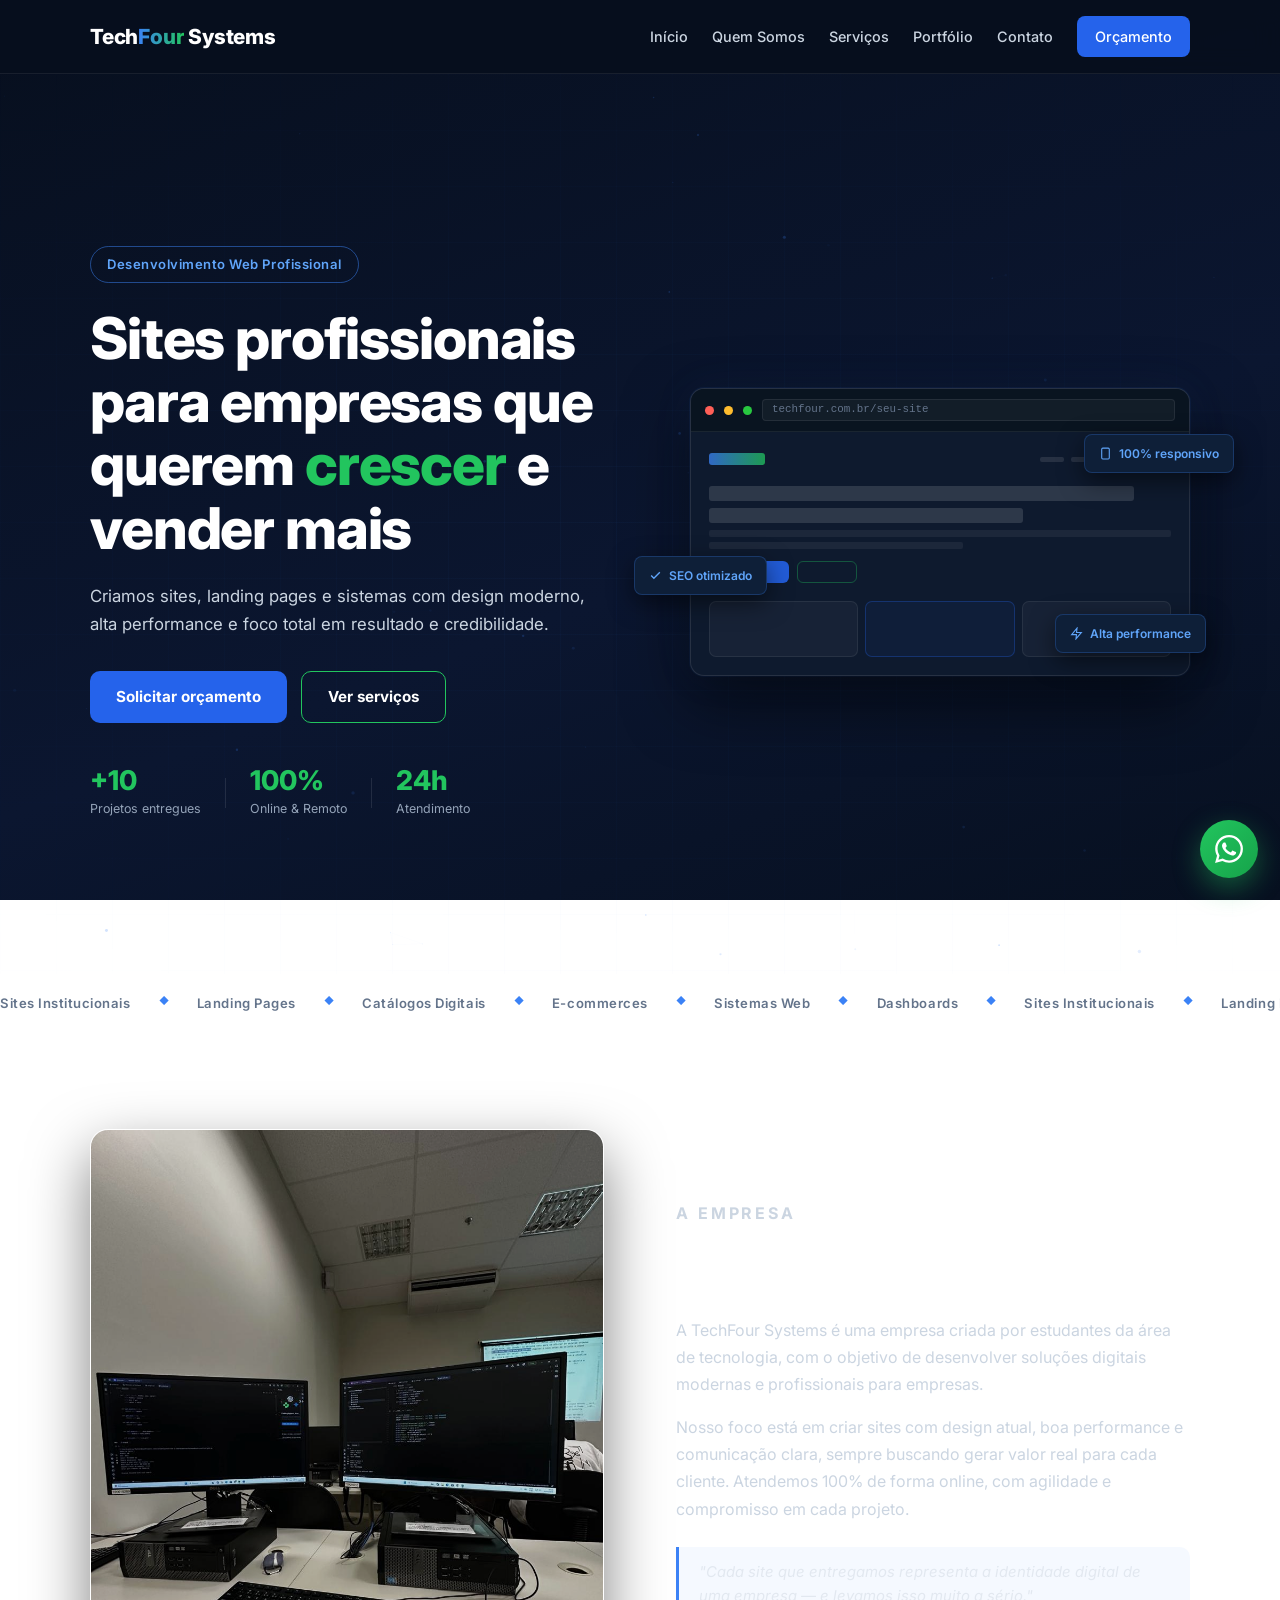
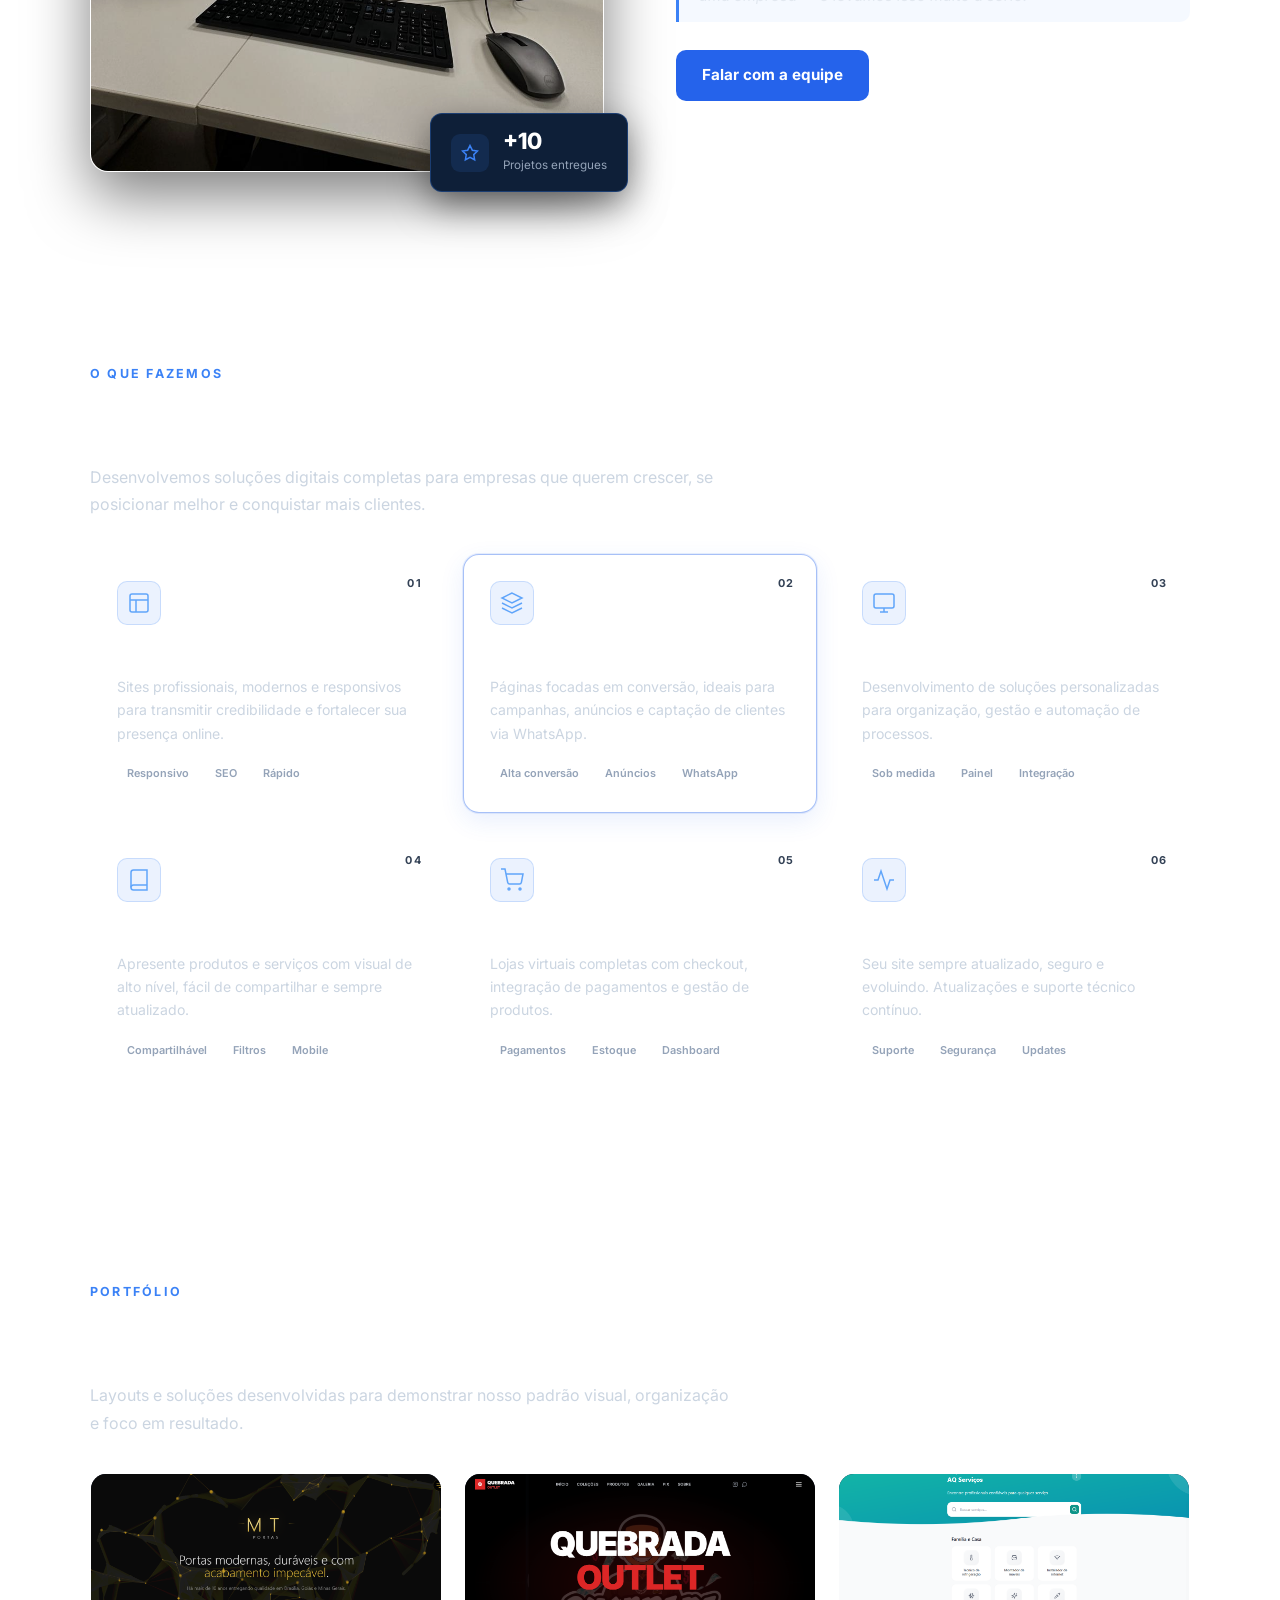
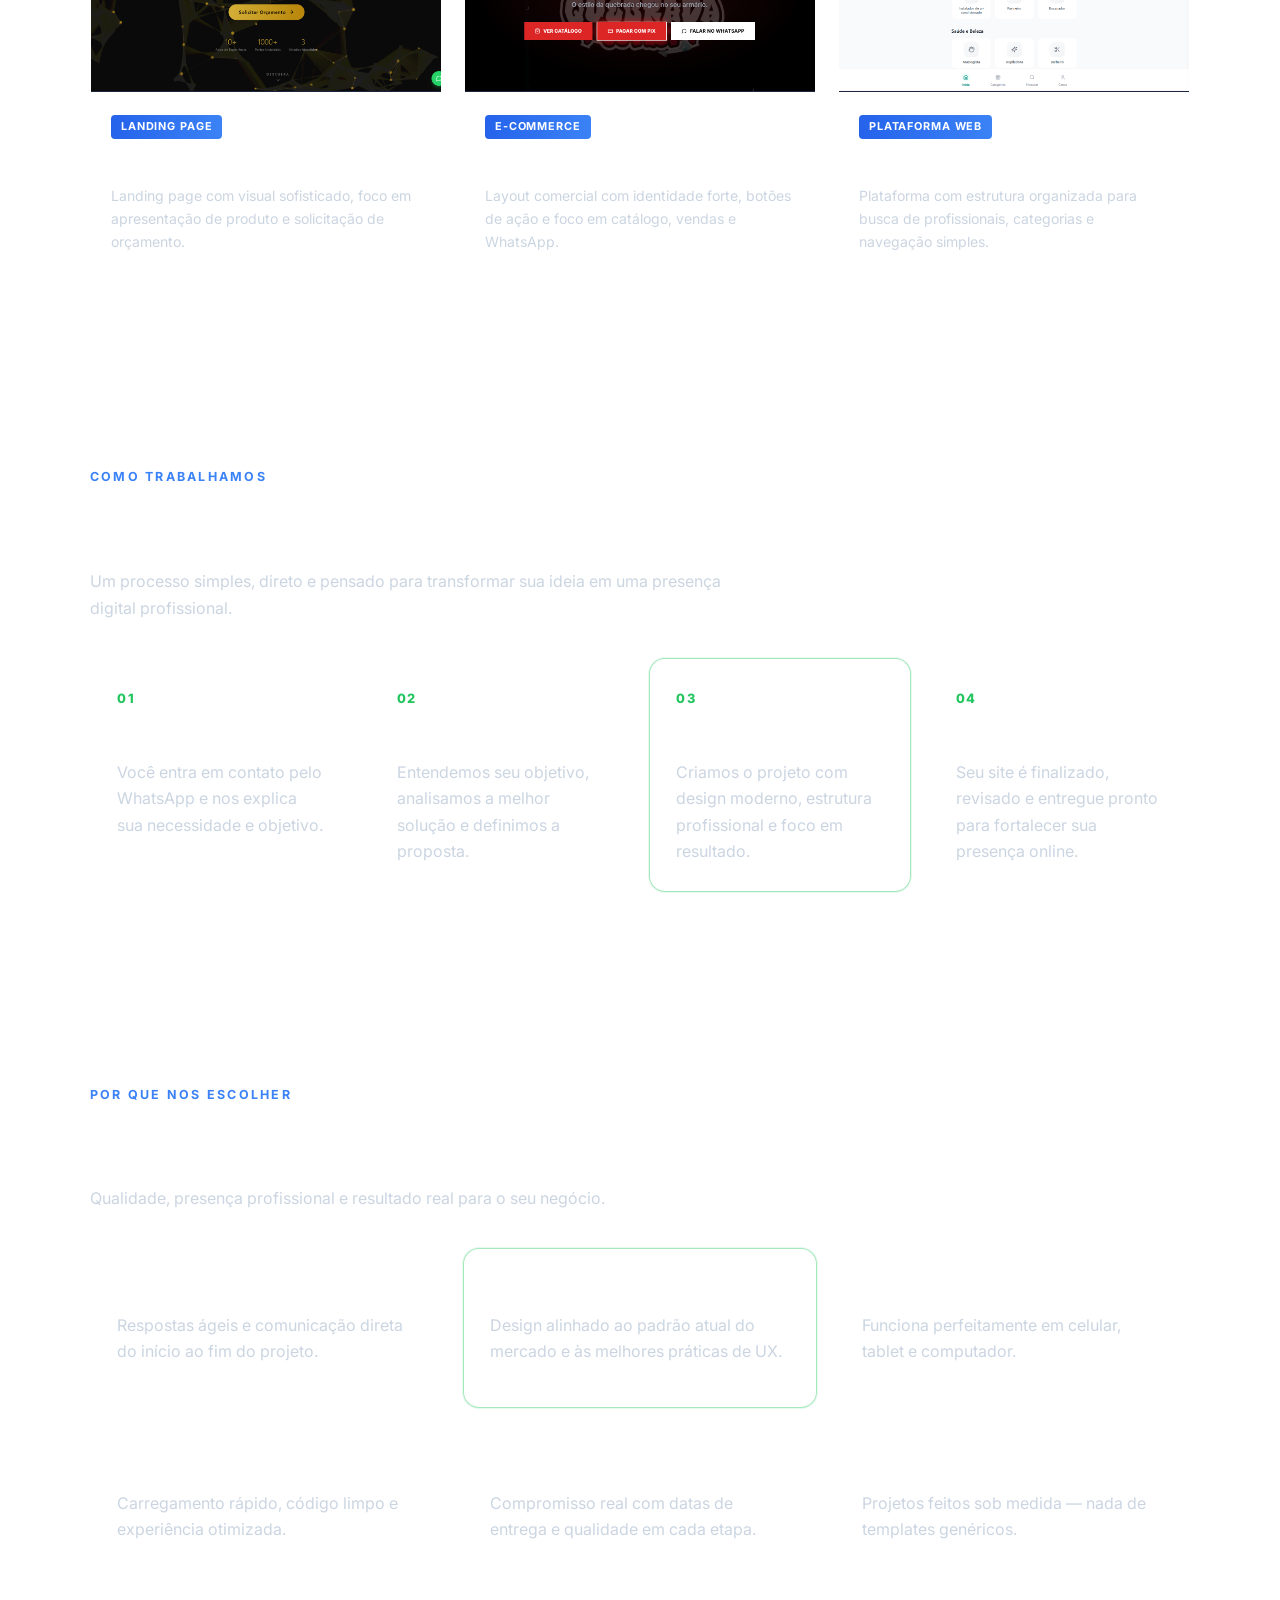
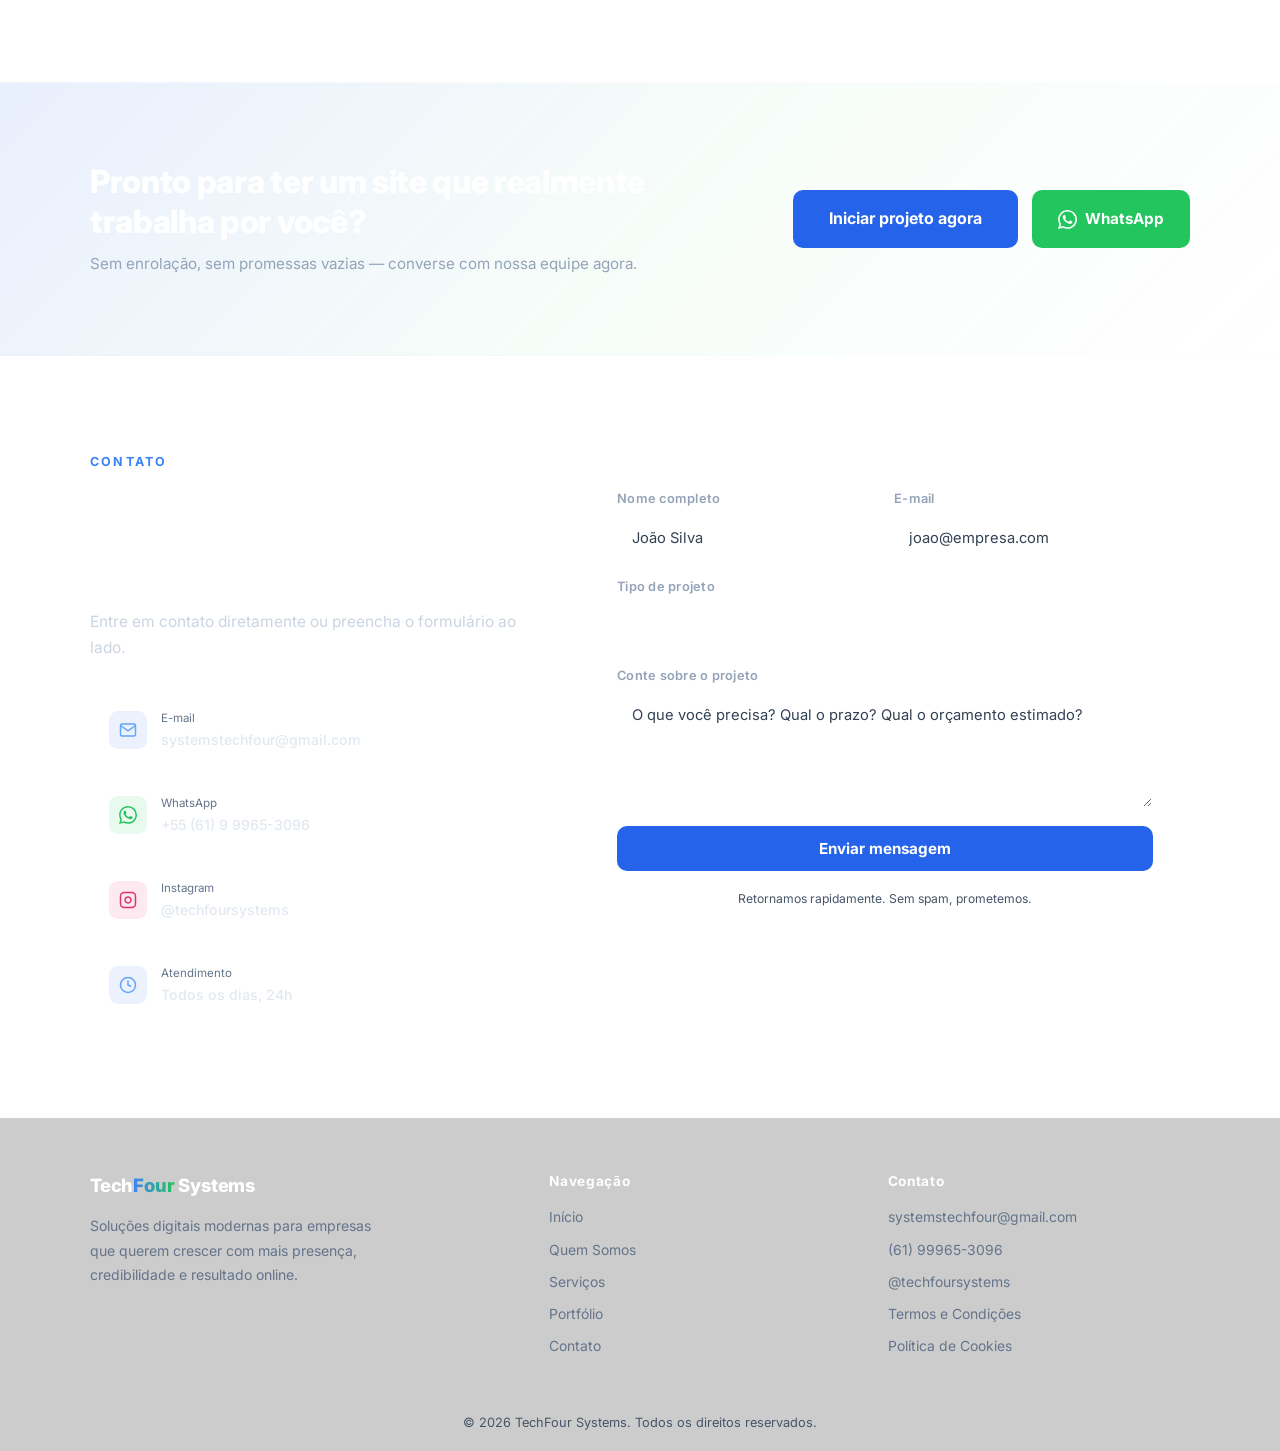
==== commit f089a3a7: "refactor: atualiza site completo - novo layout, CSS e imagem da equipe" ====
--- a/index.html
+++ b/index.html
@@ -1,27 +1,22 @@
 <!DOCTYPE html>
 <html lang="pt-BR">
 <head>
-  <head>
   <meta charset="UTF-8" />
   <meta name="viewport" content="width=device-width, initial-scale=1.0" />
-
   <title>TechFour Systems | Criação de Sites Profissionais e Landing Pages</title>
-
-  <meta name="description" content="Criação de sites profissionais, landing pages e sistemas web. A TechFour Systems ajuda sua empresa a crescer com presença digital moderna.">
-
-  <link rel="icon" type="image/png" href="favicon.png">
+  <meta name="description" content="Criação de sites profissionais, landing pages e sistemas web. A TechFour Systems ajuda sua empresa a crescer com presença digital moderna." />
+  <link rel="icon" type="image/png" href="favicon.png" />
+  <link rel="preconnect" href="https://fonts.googleapis.com" />
+  <link rel="preconnect" href="https://fonts.gstatic.com" crossorigin />
+  <link href="https://fonts.googleapis.com/css2?family=Inter:wght@400;500;600;700;800&display=swap" rel="stylesheet" />
   <link rel="stylesheet" href="style.css" />
 </head>
-
-</head>
 <body>
 
-<header class="header">
+<!-- ══════════════ HEADER ══════════════ -->
+<header class="header" id="header">
   <div class="container nav">
-
-    <a href="#inicio" class="logo-text">
-      Tech<span>Four</span> Systems
-    </a>
+    <a href="#inicio" class="logo-text">Tech<span>Four</span> Systems</a>
 
     <nav class="menu" id="menu">
       <a href="#inicio">Início</a>
@@ -29,287 +24,452 @@
       <a href="#servicos">Serviços</a>
       <a href="#portfolio">Portfólio</a>
       <a href="#contato">Contato</a>
-      <a
-        href="https://wa.me/5561999653096?text=Olá,%20vim%20pelo%20site%20da%20TechFour%20Systems%20e%20gostaria%20de%20um%20orçamento."
-        target="_blank"
-        class="nav-cta"
-      >
-        Orçamento
-      </a>
+      <a href="https://wa.me/5561999653096?text=Olá,%20vim%20pelo%20site%20da%20TechFour%20Systems%20e%20gostaria%20de%20um%20orçamento."
+         target="_blank" rel="noopener" class="nav-cta">Orçamento</a>
     </nav>
 
-    <button class="menu-toggle" id="menu-toggle">☰</button>
-
+    <button class="menu-toggle" id="menu-toggle" aria-label="Abrir menu">
+      <span></span><span></span><span></span>
+    </button>
   </div>
 </header>
 
 <main>
 
-  <!-- HERO -->
+  <!-- ══════════════ HERO ══════════════ -->
   <section class="hero" id="inicio">
-    <div class="container hero-content">
-
-      <p class="tag">Soluções digitais para empresas</p>
-
-      <h1>
-        Sites profissionais para empresas que querem 
-        <span class="green">crescer</span> e vender mais
-      </h1>
-
-      <p class="hero-text">
-        Criamos sites, landing pages e sistemas com design moderno,
-        alta performance e foco total em resultado e credibilidade.
+    <canvas id="particleCanvas"></canvas>
+    <div class="hero-grid-bg"></div>
+
+    <div class="container hero-layout">
+      <div class="hero-content">
+        <p class="tag">Desenvolvimento Web Profissional</p>
+
+        <h1>
+          Sites profissionais para empresas que querem
+          <span class="highlight">crescer</span> e vender mais
+        </h1>
+
+        <p class="hero-text">
+          Criamos sites, landing pages e sistemas com design moderno,
+          alta performance e foco total em resultado e credibilidade.
+        </p>
+
+        <div class="hero-buttons">
+          <a href="https://wa.me/5561999653096?text=Olá,%20vim%20pelo%20site%20da%20TechFour%20Systems%20e%20gostaria%20de%20um%20orçamento."
+             target="_blank" rel="noopener" class="btn primary">Solicitar orçamento</a>
+          <a href="#servicos" class="btn secondary">Ver serviços</a>
+        </div>
+
+        <div class="hero-stats">
+          <div class="stat-item">
+            <strong>+10</strong>
+            <span>Projetos entregues</span>
+          </div>
+          <div class="stat-div"></div>
+          <div class="stat-item">
+            <strong>100%</strong>
+            <span>Online &amp; Remoto</span>
+          </div>
+          <div class="stat-div"></div>
+          <div class="stat-item">
+            <strong>24h</strong>
+            <span>Atendimento</span>
+          </div>
+        </div>
+      </div>
+
+      <div class="hero-visual">
+        <div class="browser-mockup">
+          <div class="browser-bar">
+            <span class="b-dot red"></span>
+            <span class="b-dot yellow"></span>
+            <span class="b-dot green"></span>
+            <div class="browser-url">techfour.com.br/seu-site</div>
+          </div>
+          <div class="browser-screen">
+            <div class="mock-nav-bar">
+              <div class="mock-logo-bar"></div>
+              <div class="mock-links">
+                <div class="mock-link"></div>
+                <div class="mock-link"></div>
+                <div class="mock-link"></div>
+                <div class="mock-cta-bar"></div>
+              </div>
+            </div>
+            <div class="mock-hero-area">
+              <div class="mock-h wide"></div>
+              <div class="mock-h medium"></div>
+              <div class="mock-p"></div>
+              <div class="mock-p short"></div>
+              <div class="mock-btns">
+                <div class="mock-btn-pill prim"></div>
+                <div class="mock-btn-pill ghost"></div>
+              </div>
+            </div>
+            <div class="mock-cards-row">
+              <div class="mock-card-s"></div>
+              <div class="mock-card-s accent"></div>
+              <div class="mock-card-s"></div>
+            </div>
+          </div>
+        </div>
+        <div class="hero-badge b1">
+          <svg width="13" height="13" viewBox="0 0 24 24" fill="none" stroke="currentColor" stroke-width="2.5"><polyline points="20 6 9 17 4 12"/></svg>
+          SEO otimizado
+        </div>
+        <div class="hero-badge b2">
+          <svg width="13" height="13" viewBox="0 0 24 24" fill="none" stroke="currentColor" stroke-width="2"><rect x="5" y="2" width="14" height="20" rx="2"/></svg>
+          100% responsivo
+        </div>
+        <div class="hero-badge b3">
+          <svg width="13" height="13" viewBox="0 0 24 24" fill="none" stroke="currentColor" stroke-width="2"><path d="M13 2L3 14h9l-1 8 10-12h-9l1-8z"/></svg>
+          Alta performance
+        </div>
+      </div>
+    </div>
+  </section>
+
+  <!-- ══════════════ TICKER ══════════════ -->
+  <div class="ticker-strip">
+    <div class="ticker-track">
+      <span>Sites Institucionais</span><span class="sep">◆</span>
+      <span>Landing Pages</span><span class="sep">◆</span>
+      <span>Catálogos Digitais</span><span class="sep">◆</span>
+      <span>E-commerces</span><span class="sep">◆</span>
+      <span>Sistemas Web</span><span class="sep">◆</span>
+      <span>Dashboards</span><span class="sep">◆</span>
+      <span>Sites Institucionais</span><span class="sep">◆</span>
+      <span>Landing Pages</span><span class="sep">◆</span>
+      <span>Catálogos Digitais</span><span class="sep">◆</span>
+      <span>E-commerces</span><span class="sep">◆</span>
+      <span>Sistemas Web</span><span class="sep">◆</span>
+      <span>Dashboards</span><span class="sep">◆</span>
+    </div>
+  </div>
+
+  <!-- ══════════════ QUEM SOMOS ══════════════ -->
+  <section class="about" id="quem-somos">
+    <div class="container about-layout">
+
+      <div class="about-img-col">
+        <div class="about-img-frame">
+          <img src="imagens/foto-equipe.jpeg"
+               alt="Setup de desenvolvimento da TechFour Systems" class="about-img" />
+        </div>
+        <div class="about-float-card">
+          <div class="afc-icon">
+            <svg width="18" height="18" viewBox="0 0 24 24" fill="none" stroke="currentColor" stroke-width="2"><polygon points="12 2 15.09 8.26 22 9.27 17 14.14 18.18 21.02 12 17.77 5.82 21.02 7 14.14 2 9.27 8.91 8.26 12 2"/></svg>
+          </div>
+          <div>
+            <div class="afc-num">+10</div>
+            <div class="afc-label">Projetos entregues</div>
+          </div>
+        </div>
+      </div>
+
+      <div class="about-text-col">
+        <p class="section-eyebrow">A empresa</p>
+        <h2>Quem Somos</h2>
+        <p>
+          A TechFour Systems é uma empresa criada por estudantes da área de tecnologia,
+          com o objetivo de desenvolver soluções digitais modernas e profissionais para empresas.
+        </p>
+        <p class="about-spacing">
+          Nosso foco está em criar sites com design atual, boa performance e comunicação clara,
+          sempre buscando gerar valor real para cada cliente. Atendemos 100% de forma online,
+          com agilidade e compromisso em cada projeto.
+        </p>
+        <blockquote class="about-quote">
+          "Cada site que entregamos representa a identidade digital de uma empresa — e levamos isso muito a sério."
+        </blockquote>
+        <a href="https://wa.me/5561999653096?text=Olá,%20vim%20pelo%20site%20da%20TechFour%20Systems%20e%20gostaria%20de%20um%20orçamento."
+           target="_blank" rel="noopener" class="btn primary">Falar com a equipe</a>
+      </div>
+
+    </div>
+  </section>
+
+  <!-- ══════════════ SERVIÇOS ══════════════ -->
+  <section class="services" id="servicos">
+    <div class="container">
+      <p class="section-eyebrow">O que fazemos</p>
+      <h2>Nossos Serviços</h2>
+      <p class="section-subtitle">
+        Desenvolvemos soluções digitais completas para empresas que querem crescer,
+        se posicionar melhor e conquistar mais clientes.
       </p>
 
-      <div class="hero-buttons">
-        <a
-          href="https://wa.me/5561999653096?text=Olá,%20vim%20pelo%20site%20da%20TechFour%20Systems%20e%20gostaria%20de%20um%20orçamento."
-          target="_blank"
-          class="btn primary"
-        >
-          Solicitar orçamento
-        </a>
-
-        <a href="#servicos" class="btn secondary">
-          Ver serviços
-        </a>
-      </div>
-
-      <div class="hero-stats">
-        <div>
-          <h3>+10</h3>
-          <p>Projetos desenvolvidos</p>
-        </div>
-
-        <div>
-          <h3>100%</h3>
-          <p>Online</p>
-        </div>
-
-        <div>
-          <h3>Rápido</h3>
-          <p>Atendimento direto</p>
-        </div>
-      </div>
-
-    </div>
-  </section>
-
-  <!-- SOBRE -->
-  <section class="about" id="quem-somos">
+      <div class="services-grid">
+        <div class="card service-card">
+          <div class="svc-icon"><svg width="24" height="24" viewBox="0 0 24 24" fill="none" stroke="currentColor" stroke-width="1.5"><rect x="3" y="3" width="18" height="18" rx="2"/><path d="M3 9h18M9 21V9"/></svg></div>
+          <span class="svc-num">01</span>
+          <h3>Criação de Sites</h3>
+          <p>Sites profissionais, modernos e responsivos para transmitir credibilidade e fortalecer sua presença online.</p>
+          <div class="svc-tags"><span>Responsivo</span><span>SEO</span><span>Rápido</span></div>
+        </div>
+
+        <div class="card service-card destaque">
+          <div class="svc-icon"><svg width="24" height="24" viewBox="0 0 24 24" fill="none" stroke="currentColor" stroke-width="1.5"><path d="M12 2L2 7l10 5 10-5-10-5zM2 17l10 5 10-5M2 12l10 5 10-5"/></svg></div>
+          <span class="svc-num">02</span>
+          <h3>Landing Pages</h3>
+          <p>Páginas focadas em conversão, ideais para campanhas, anúncios e captação de clientes via WhatsApp.</p>
+          <div class="svc-tags"><span>Alta conversão</span><span>Anúncios</span><span>WhatsApp</span></div>
+        </div>
+
+        <div class="card service-card">
+          <div class="svc-icon"><svg width="24" height="24" viewBox="0 0 24 24" fill="none" stroke="currentColor" stroke-width="1.5"><rect x="2" y="3" width="20" height="14" rx="2"/><path d="M8 21h8M12 17v4"/></svg></div>
+          <span class="svc-num">03</span>
+          <h3>Sistemas Web</h3>
+          <p>Desenvolvimento de soluções personalizadas para organização, gestão e automação de processos.</p>
+          <div class="svc-tags"><span>Sob medida</span><span>Painel</span><span>Integração</span></div>
+        </div>
+
+        <div class="card service-card">
+          <div class="svc-icon"><svg width="24" height="24" viewBox="0 0 24 24" fill="none" stroke="currentColor" stroke-width="1.5"><path d="M4 19.5A2.5 2.5 0 0 1 6.5 17H20"/><path d="M6.5 2H20v20H6.5A2.5 2.5 0 0 1 4 19.5v-15A2.5 2.5 0 0 1 6.5 2z"/></svg></div>
+          <span class="svc-num">04</span>
+          <h3>Catálogos Digitais</h3>
+          <p>Apresente produtos e serviços com visual de alto nível, fácil de compartilhar e sempre atualizado.</p>
+          <div class="svc-tags"><span>Compartilhável</span><span>Filtros</span><span>Mobile</span></div>
+        </div>
+
+        <div class="card service-card">
+          <div class="svc-icon"><svg width="24" height="24" viewBox="0 0 24 24" fill="none" stroke="currentColor" stroke-width="1.5"><circle cx="9" cy="21" r="1"/><circle cx="20" cy="21" r="1"/><path d="M1 1h4l2.68 13.39a2 2 0 0 0 2 1.61h9.72a2 2 0 0 0 2-1.61L23 6H6"/></svg></div>
+          <span class="svc-num">05</span>
+          <h3>E-commerces</h3>
+          <p>Lojas virtuais completas com checkout, integração de pagamentos e gestão de produtos.</p>
+          <div class="svc-tags"><span>Pagamentos</span><span>Estoque</span><span>Dashboard</span></div>
+        </div>
+
+        <div class="card service-card">
+          <div class="svc-icon"><svg width="24" height="24" viewBox="0 0 24 24" fill="none" stroke="currentColor" stroke-width="1.5"><path d="M22 12h-4l-3 9L9 3l-3 9H2"/></svg></div>
+          <span class="svc-num">06</span>
+          <h3>Manutenção & Suporte</h3>
+          <p>Seu site sempre atualizado, seguro e evoluindo. Atualizações e suporte técnico contínuo.</p>
+          <div class="svc-tags"><span>Suporte</span><span>Segurança</span><span>Updates</span></div>
+        </div>
+      </div>
+    </div>
+  </section>
+
+  <!-- ══════════════ PORTFÓLIO ══════════════ -->
+  <section class="portfolio" id="portfolio">
     <div class="container">
-      <h2>Quem Somos</h2>
-
-      <p>
-        A TechFour Systems é uma empresa criada por estudantes da área de tecnologia,
-        com o objetivo de desenvolver soluções digitais modernas e profissionais para empresas.
+      <p class="section-eyebrow">Portfólio</p>
+      <h2>Projetos e Exemplos</h2>
+      <p class="section-subtitle">
+        Layouts e soluções desenvolvidas para demonstrar nosso padrão visual,
+        organização e foco em resultado.
       </p>
 
-      <p class="about-spacing">
-        Nosso foco está em criar sites com design atual, boa performance e comunicação clara,
-        sempre buscando gerar valor real para cada cliente.
+      <div class="portfolio-grid">
+        <div class="card portfolio-card">
+          <div class="portfolio-img-wrap">
+            <img src="imagens/projeto-mt-portas.png" alt="Projeto MT Portas" class="portfolio-img" />
+          </div>
+          <div class="portfolio-content">
+            <span class="ptag">Landing Page</span>
+            <h3>MT Portas</h3>
+            <p>Landing page com visual sofisticado, foco em apresentação de produto e solicitação de orçamento.</p>
+          </div>
+        </div>
+
+        <div class="card portfolio-card">
+          <div class="portfolio-img-wrap">
+            <img src="imagens/projeto-quebrada-outlet.png" alt="Projeto Quebrada Outlet" class="portfolio-img" />
+          </div>
+          <div class="portfolio-content">
+            <span class="ptag">E-commerce</span>
+            <h3>Quebrada Outlet</h3>
+            <p>Layout comercial com identidade forte, botões de ação e foco em catálogo, vendas e WhatsApp.</p>
+          </div>
+        </div>
+
+        <div class="card portfolio-card">
+          <div class="portfolio-img-wrap">
+            <img src="imagens/projeto-aq-servicos.png" alt="Projeto AQ Serviços" class="portfolio-img" />
+          </div>
+          <div class="portfolio-content">
+            <span class="ptag">Plataforma Web</span>
+            <h3>AQ Serviços</h3>
+            <p>Plataforma com estrutura organizada para busca de profissionais, categorias e navegação simples.</p>
+          </div>
+        </div>
+      </div>
+    </div>
+  </section>
+
+  <!-- ══════════════ PROCESSO ══════════════ -->
+  <section class="process" id="como-funciona">
+    <div class="container">
+      <p class="section-eyebrow">Como trabalhamos</p>
+      <h2>Como funciona</h2>
+      <p class="section-subtitle">
+        Um processo simples, direto e pensado para transformar sua ideia
+        em uma presença digital profissional.
       </p>
-    </div>
-  </section>
-
-  <!-- SERVIÇOS -->
-  <section class="services" id="servicos">
-  <div class="container">
-
-    <h2>Nossos Serviços</h2>
-
-    <p class="section-subtitle">
-      Desenvolvemos soluções digitais completas para empresas que querem crescer,
-      se posicionar melhor e conquistar mais clientes.
-    </p>
-
-    <div class="services-grid">
-
-      <div class="card service-card">
-        <h3>Criação de Sites</h3>
-        <p>
-          Sites profissionais, modernos e responsivos para transmitir credibilidade
-          e fortalecer sua presença online.
-        </p>
-      </div>
-
-      <div class="card service-card destaque">
-        <h3>Landing Pages</h3>
-        <p>
-          Páginas focadas em conversão, ideais para campanhas, anúncios e captação
-          de clientes via WhatsApp.
-        </p>
-      </div>
-
-      <div class="card service-card">
-        <h3>Sistemas Web</h3>
-        <p>
-          Desenvolvimento de soluções personalizadas para organização, gestão
-          e automação de processos do seu negócio.
-        </p>
-      </div>
-
-    </div>
-
-  </div>
-</section>
-
-<section class="process" id="como-funciona">
-  <div class="container">
-    <h2>Como funciona</h2>
-    <p class="section-subtitle">
-      Um processo simples, direto e pensado para transformar sua ideia em uma presença digital profissional.
-    </p>
-
-    <div class="process-grid">
-      <div class="card process-card">
-        <span class="process-number">01</span>
-        <h3>Contato inicial</h3>
-        <p>Você entra em contato pelo WhatsApp e nos explica sua necessidade.</p>
-      </div>
-
-      <div class="card process-card">
-        <span class="process-number">02</span>
-        <h3>Alinhamento</h3>
-        <p>Entendemos o seu objetivo, analisamos a melhor solução e definimos a proposta.</p>
-      </div>
-
-      <div class="card process-card destaque">
-        <span class="process-number">03</span>
-        <h3>Desenvolvimento</h3>
-        <p>Criamos o projeto com design moderno, estrutura profissional e foco em resultado.</p>
-      </div>
-
-      <div class="card process-card">
-        <span class="process-number">04</span>
-        <h3>Entrega</h3>
-        <p>Seu site é finalizado, revisado e entregue pronto para fortalecer sua presença online.</p>
-      </div>
-    </div>
-  </div>
-</section>
-<section class="portfolio" id="portfolio">
-  <div class="container">
-    <h2>Projetos e Exemplos</h2>
-    <p class="section-subtitle">
-      Alguns layouts e soluções desenvolvidas para demonstrar nosso padrão visual, organização e foco em resultado.
-    </p>
-
-    <div class="portfolio-grid">
-      <div class="card portfolio-card">
-        <img src="imagens/projeto-mt-portas.png.png" alt="Projeto de site para MT Portas" class="portfolio-img" />
-        <div class="portfolio-content">
-          <h3>MT Portas</h3>
-          <p>Landing page com visual sofisticado, foco em apresentação de produto e solicitação de orçamento.</p>
-        </div>
-      </div>
-
-      <div class="card portfolio-card">
-        <img src="imagens/projeto-quebrada-outlet.png.png" alt="Projeto de site para Quebrada Outlet" class="portfolio-img" />
-        <div class="portfolio-content">
-          <h3>Quebrada Outlet</h3>
-          <p>Layout comercial com identidade forte, botões de ação e foco em catálogo, vendas e WhatsApp.</p>
-        </div>
-      </div>
-
-      <div class="card portfolio-card">
-        <img src="imagens/projeto-aq-servicos.png.png" alt="Projeto de plataforma AQ Serviços" class="portfolio-img" />
-        <div class="portfolio-content">
-          <h3>AQ Serviços</h3>
-          <p>Plataforma com estrutura organizada para busca de profissionais, categorias e navegação simples.</p>
-        </div>
-      </div>
-    </div>
-  </div>
-</section>
-
-  <!-- DIFERENCIAIS -->
+
+      <div class="process-grid">
+        <div class="card process-card">
+          <span class="process-number">01</span>
+          <h3>Contato inicial</h3>
+          <p>Você entra em contato pelo WhatsApp e nos explica sua necessidade e objetivo.</p>
+        </div>
+        <div class="card process-card">
+          <span class="process-number">02</span>
+          <h3>Alinhamento</h3>
+          <p>Entendemos seu objetivo, analisamos a melhor solução e definimos a proposta.</p>
+        </div>
+        <div class="card process-card destaque">
+          <span class="process-number">03</span>
+          <h3>Desenvolvimento</h3>
+          <p>Criamos o projeto com design moderno, estrutura profissional e foco em resultado.</p>
+        </div>
+        <div class="card process-card">
+          <span class="process-number">04</span>
+          <h3>Entrega</h3>
+          <p>Seu site é finalizado, revisado e entregue pronto para fortalecer sua presença online.</p>
+        </div>
+      </div>
+    </div>
+  </section>
+
+  <!-- ══════════════ DIFERENCIAIS ══════════════ -->
   <section class="differentials" id="diferenciais">
     <div class="container">
-      <h2>Por que escolher a TechFour Systems?</h2>
-
+      <p class="section-eyebrow">Por que nos escolher</p>
+      <h2>Por que escolher a TechFour?</h2>
       <p class="section-subtitle">
-        Desenvolvemos soluções digitais com foco em qualidade, presença profissional e resultado para o seu negócio.
+        Qualidade, presença profissional e resultado real para o seu negócio.
       </p>
 
       <div class="differentials-grid">
-
         <div class="card diferencial-card">
           <h3>Atendimento Rápido</h3>
           <p>Respostas ágeis e comunicação direta do início ao fim do projeto.</p>
         </div>
-
         <div class="card diferencial-card destaque">
           <h3>Visual Moderno</h3>
-          <p>Design alinhado ao padrão atual do mercado.</p>
-        </div>
-
+          <p>Design alinhado ao padrão atual do mercado e às melhores práticas de UX.</p>
+        </div>
         <div class="card diferencial-card">
           <h3>100% Responsivo</h3>
           <p>Funciona perfeitamente em celular, tablet e computador.</p>
         </div>
-
         <div class="card diferencial-card">
           <h3>Alta Performance</h3>
-          <p>Carregamento rápido e experiência otimizada.</p>
-        </div>
-
+          <p>Carregamento rápido, código limpo e experiência otimizada.</p>
+        </div>
+        <div class="card diferencial-card">
+          <h3>Prazo Garantido</h3>
+          <p>Compromisso real com datas de entrega e qualidade em cada etapa.</p>
+        </div>
         <div class="card diferencial-card">
           <h3>Soluções Personalizadas</h3>
-          <p>Projetos feitos sob medida para cada cliente.</p>
-        </div>
-
-        <div class="card diferencial-card">
-          <h3>Prazo e Qualidade</h3>
-          <p>Compromisso com entrega e qualidade.</p>
-        </div>
-
-      </div>
-    </div>
-  </section>
-
-  <!-- CONTATO -->
+          <p>Projetos feitos sob medida — nada de templates genéricos.</p>
+        </div>
+      </div>
+    </div>
+  </section>
+
+  <!-- ══════════════ CTA BAND ══════════════ -->
+  <section class="cta-band">
+    <div class="container cta-inner">
+      <div class="cta-text">
+        <h2>Pronto para ter um site que realmente trabalha por você?</h2>
+        <p>Sem enrolação, sem promessas vazias — converse com nossa equipe agora.</p>
+      </div>
+      <div class="cta-actions">
+        <a href="#contato" class="btn primary large">Iniciar projeto agora</a>
+        <a href="https://wa.me/5561999653096?text=Olá,%20vim%20pelo%20site%20da%20TechFour%20Systems%20e%20gostaria%20de%20um%20orçamento."
+           target="_blank" rel="noopener" class="btn wpp-btn">
+          <svg width="19" height="19" viewBox="0 0 24 24" fill="currentColor"><path d="M17.472 14.382c-.297-.149-1.758-.867-2.03-.967-.273-.099-.471-.148-.67.15-.197.297-.767.966-.94 1.164-.173.199-.347.223-.644.075-.297-.15-1.255-.463-2.39-1.475-.883-.788-1.48-1.761-1.653-2.059-.173-.297-.018-.458.13-.606.134-.133.298-.347.446-.52.149-.174.198-.298.298-.497.099-.198.05-.371-.025-.52-.075-.149-.669-1.612-.916-2.207-.242-.579-.487-.5-.669-.51-.173-.008-.371-.01-.57-.01-.198 0-.52.074-.792.372-.272.297-1.04 1.016-1.04 2.479 0 1.462 1.065 2.875 1.213 3.074.149.198 2.096 3.2 5.077 4.487.709.306 1.262.489 1.694.625.712.227 1.36.195 1.871.118.571-.085 1.758-.719 2.006-1.413.248-.694.248-1.289.173-1.413-.074-.124-.272-.198-.57-.347m-5.421 7.403h-.004a9.87 9.87 0 01-5.031-1.378l-.361-.214-3.741.982.998-3.648-.235-.374a9.86 9.86 0 01-1.51-5.26c.001-5.45 4.436-9.884 9.888-9.884 2.64 0 5.122 1.03 6.988 2.898a9.825 9.825 0 012.893 6.994c-.003 5.45-4.437 9.884-9.885 9.884m8.413-18.297A11.815 11.815 0 0012.05 0C5.495 0 .16 5.335.157 11.892c0 2.096.547 4.142 1.588 5.945L.057 24l6.305-1.654a11.882 11.882 0 005.683 1.448h.005c6.554 0 11.89-5.335 11.893-11.893a11.821 11.821 0 00-3.48-8.413z"/></svg>
+          WhatsApp
+        </a>
+      </div>
+    </div>
+  </section>
+
+  <!-- ══════════════ CONTATO ══════════════ -->
   <section class="contact" id="contato">
-    <div class="container">
-      <h2>Entre em Contato</h2>
-
-      <p>
-        Fale com a TechFour Systems e solicite um orçamento para o seu projeto.
-      </p>
-
-      <div class="contact-box">
-        <p><strong>WhatsApp:</strong> (61) 99965-3096</p>
-        <p><strong>E-mail:</strong> contato@techfoursystems.com</p>
-        <p><strong>Atendimento:</strong> 100% online</p>
-      </div>
-
-      <div class="hero-buttons contact-buttons">
-        <a
-          href="https://wa.me/5561999653096?text=Olá,%20vim%20pelo%20site%20da%20TechFour%20Systems%20e%20gostaria%20de%20um%20orçamento."
-          target="_blank"
-          class="btn primary"
-        >
-          Solicitar orçamento
-        </a>
-      </div>
+    <div class="container contact-layout">
+
+      <div class="contact-info-col">
+        <p class="section-eyebrow">Contato</p>
+        <h2>Vamos conversar sobre o seu projeto</h2>
+        <p class="contact-lead">
+          Entre em contato diretamente ou preencha o formulário ao lado.
+        </p>
+
+        <div class="contact-channels">
+          <a href="mailto:systemstechfour@gmail.com" class="channel-item">
+            <div class="ch-icon"><svg width="18" height="18" viewBox="0 0 24 24" fill="none" stroke="currentColor" stroke-width="2"><path d="M4 4h16c1.1 0 2 .9 2 2v12c0 1.1-.9 2-2 2H4c-1.1 0-2-.9-2-2V6c0-1.1.9-2 2-2z"/><polyline points="22,6 12,13 2,6"/></svg></div>
+            <div><div class="ch-label">E-mail</div><div class="ch-val">systemstechfour@gmail.com</div></div>
+          </a>
+          <a href="https://wa.me/5561999653096?text=Olá,%20vim%20pelo%20site%20da%20TechFour%20Systems%20e%20gostaria%20de%20um%20orçamento."
+             target="_blank" rel="noopener" class="channel-item">
+            <div class="ch-icon wpp"><svg width="18" height="18" viewBox="0 0 24 24" fill="currentColor"><path d="M17.472 14.382c-.297-.149-1.758-.867-2.03-.967-.273-.099-.471-.148-.67.15-.197.297-.767.966-.94 1.164-.173.199-.347.223-.644.075-.297-.15-1.255-.463-2.39-1.475-.883-.788-1.48-1.761-1.653-2.059-.173-.297-.018-.458.13-.606.134-.133.298-.347.446-.52.149-.174.198-.298.298-.497.099-.198.05-.371-.025-.52-.075-.149-.669-1.612-.916-2.207-.242-.579-.487-.5-.669-.51-.173-.008-.371-.01-.57-.01-.198 0-.52.074-.792.372-.272.297-1.04 1.016-1.04 2.479 0 1.462 1.065 2.875 1.213 3.074.149.198 2.096 3.2 5.077 4.487.709.306 1.262.489 1.694.625.712.227 1.36.195 1.871.118.571-.085 1.758-.719 2.006-1.413.248-.694.248-1.289.173-1.413-.074-.124-.272-.198-.57-.347m-5.421 7.403h-.004a9.87 9.87 0 01-5.031-1.378l-.361-.214-3.741.982.998-3.648-.235-.374a9.86 9.86 0 01-1.51-5.26c.001-5.45 4.436-9.884 9.888-9.884 2.64 0 5.122 1.03 6.988 2.898a9.825 9.825 0 012.893 6.994c-.003 5.45-4.437 9.884-9.885 9.884m8.413-18.297A11.815 11.815 0 0012.05 0C5.495 0 .16 5.335.157 11.892c0 2.096.547 4.142 1.588 5.945L.057 24l6.305-1.654a11.882 11.882 0 005.683 1.448h.005c6.554 0 11.89-5.335 11.893-11.893a11.821 11.821 0 00-3.48-8.413z"/></svg></div>
+            <div><div class="ch-label">WhatsApp</div><div class="ch-val">+55 (61) 9 9965-3096</div></div>
+          </a>
+          <a href="https://instagram.com/techfoursystems" target="_blank" rel="noopener" class="channel-item">
+            <div class="ch-icon insta"><svg width="18" height="18" viewBox="0 0 24 24" fill="none" stroke="currentColor" stroke-width="2"><rect x="2" y="2" width="20" height="20" rx="5" ry="5"/><path d="M16 11.37A4 4 0 1 1 12.63 8 4 4 0 0 1 16 11.37z"/><line x1="17.5" y1="6.5" x2="17.51" y2="6.5"/></svg></div>
+            <div><div class="ch-label">Instagram</div><div class="ch-val">@techfoursystems</div></div>
+          </a>
+          <div class="channel-item no-link">
+            <div class="ch-icon"><svg width="18" height="18" viewBox="0 0 24 24" fill="none" stroke="currentColor" stroke-width="2"><circle cx="12" cy="12" r="10"/><polyline points="12 6 12 12 16 14"/></svg></div>
+            <div><div class="ch-label">Atendimento</div><div class="ch-val">Todos os dias, 24h</div></div>
+          </div>
+        </div>
+      </div>
+
+      <form
+        class="contact-form"
+        id="contactForm"
+        action="https://formspree.io/f/xdajkdoj"
+        method="POST"
+      >
+        <div class="form-row">
+          <div class="form-group">
+            <label for="name">Nome completo</label>
+            <input type="text" id="name" name="Nome" placeholder="João Silva" required />
+          </div>
+          <div class="form-group">
+            <label for="email">E-mail</label>
+            <input type="email" id="email" name="Email" placeholder="joao@empresa.com" required />
+          </div>
+        </div>
+        <div class="form-group">
+          <label for="service">Tipo de projeto</label>
+          <select id="service" name="Projeto" required>
+            <option value="">Selecione um tipo</option>
+            <option>Site Institucional</option>
+            <option>Landing Page</option>
+            <option>Catálogo Digital</option>
+            <option>E-commerce</option>
+            <option>Sistema Web</option>
+            <option>Outro</option>
+          </select>
+        </div>
+        <div class="form-group">
+          <label for="message">Conte sobre o projeto</label>
+          <textarea id="message" name="Mensagem" rows="5" placeholder="O que você precisa? Qual o prazo? Qual o orçamento estimado?" required></textarea>
+        </div>
+        <button type="submit" class="btn primary full-w">Enviar mensagem</button>
+        <p class="form-note">Retornamos rapidamente. Sem spam, prometemos.</p>
+      </form>
 
     </div>
   </section>
 
 </main>
 
-
-  <footer class="footer">
+<!-- ══════════════ FOOTER ══════════════ -->
+<footer class="footer">
   <div class="container footer-content">
-
     <div class="footer-brand">
-      <h3 class="footer-title">TechFour Systems</h3>
-      <p class="footer-text">
-        Soluções digitais modernas para empresas que querem crescer com mais presença,
-        credibilidade e resultado no ambiente online.
-      </p>
-    </div>
-
+      <a href="#inicio" class="logo-text footer-logo">Tech<span>Four</span> Systems</a>
+      <p class="footer-text">Soluções digitais modernas para empresas que querem crescer com mais presença, credibilidade e resultado online.</p>
+    </div>
     <div class="footer-column">
       <h4>Navegação</h4>
       <a href="#inicio">Início</a>
@@ -318,30 +478,25 @@
       <a href="#portfolio">Portfólio</a>
       <a href="#contato">Contato</a>
     </div>
-
     <div class="footer-column">
       <h4>Contato</h4>
       <a href="mailto:systemstechfour@gmail.com">systemstechfour@gmail.com</a>
-      <a href="https://wa.me/5561999653096" target="_blank">(61) 99965-3096</a>
+      <a href="https://wa.me/5561999653096" target="_blank" rel="noopener">(61) 99965-3096</a>
+      <a href="https://instagram.com/techfoursystems" target="_blank" rel="noopener">@techfoursystems</a>
       <a href="termos.html">Termos e Condições</a>
       <a href="cookies.html">Política de Cookies</a>
     </div>
-
   </div>
-
   <div class="container footer-bottom">
     <p>© 2026 TechFour Systems. Todos os direitos reservados.</p>
   </div>
 </footer>
-<a
-  href="https://wa.me/5561999653096?text=Olá,%20vim%20pelo%20site%20da%20TechFour%20Systems%20e%20gostaria%20de%20um%20orçamento."
-  target="_blank"
-  class="whatsapp-float"
->
-  💬
+
+<a href="https://wa.me/5561999653096?text=Olá,%20vim%20pelo%20site%20da%20TechFour%20Systems%20e%20gostaria%20de%20um%20orçamento."
+   target="_blank" rel="noopener" class="whatsapp-float" aria-label="Falar no WhatsApp">
+  <svg width="28" height="28" viewBox="0 0 24 24" fill="currentColor"><path d="M17.472 14.382c-.297-.149-1.758-.867-2.03-.967-.273-.099-.471-.148-.67.15-.197.297-.767.966-.94 1.164-.173.199-.347.223-.644.075-.297-.15-1.255-.463-2.39-1.475-.883-.788-1.48-1.761-1.653-2.059-.173-.297-.018-.458.13-.606.134-.133.298-.347.446-.52.149-.174.198-.298.298-.497.099-.198.05-.371-.025-.52-.075-.149-.669-1.612-.916-2.207-.242-.579-.487-.5-.669-.51-.173-.008-.371-.01-.57-.01-.198 0-.52.074-.792.372-.272.297-1.04 1.016-1.04 2.479 0 1.462 1.065 2.875 1.213 3.074.149.198 2.096 3.2 5.077 4.487.709.306 1.262.489 1.694.625.712.227 1.36.195 1.871.118.571-.085 1.758-.719 2.006-1.413.248-.694.248-1.289.173-1.413-.074-.124-.272-.198-.57-.347m-5.421 7.403h-.004a9.87 9.87 0 01-5.031-1.378l-.361-.214-3.741.982.998-3.648-.235-.374a9.86 9.86 0 01-1.51-5.26c.001-5.45 4.436-9.884 9.888-9.884 2.64 0 5.122 1.03 6.988 2.898a9.825 9.825 0 012.893 6.994c-.003 5.45-4.437 9.884-9.885 9.884m8.413-18.297A11.815 11.815 0 0012.05 0C5.495 0 .16 5.335.157 11.892c0 2.096.547 4.142 1.588 5.945L.057 24l6.305-1.654a11.882 11.882 0 005.683 1.448h.005c6.554 0 11.89-5.335 11.893-11.893a11.821 11.821 0 00-3.48-8.413z"/></svg>
 </a>
 
 <script src="script.js"></script>
-
 </body>
 </html>
--- a/style.css
+++ b/style.css
@@ -1,25 +1,28 @@
-* {
-  margin: 0;
-  padding: 0;
-  box-sizing: border-box;
-}
-
-html {
-  scroll-behavior: smooth;
-}
+/* ═══════════════════════════════════════════════
+   TECHFOUR SYSTEMS — style.css
+   Base: approved production styles (blue/dark gradient)
+   + premium additions (about, portfolio, services++)
+═══════════════════════════════════════════════ */
+
+/* ─── RESET ─── */
+*, *::before, *::after { margin: 0; padding: 0; box-sizing: border-box; }
+
+html { scroll-behavior: smooth; }
 
 body {
-  font-family: Arial, sans-serif;
-  background: linear-gradient(to right, #081225, #0b1730);
+  font-family: 'Inter', Arial, sans-serif;
+  background: linear-gradient(160deg, #070f1e 0%, #0b1630 60%, #071020 100%);
+  background-attachment: fixed;
   color: #ffffff;
   line-height: 1.6;
-}
-
-img {
-  max-width: 100%;
-  height: auto;
-  display: block;
-}
+  -webkit-font-smoothing: antialiased;
+  overflow-x: hidden;
+}
+
+img { max-width: 100%; height: auto; display: block; }
+a { color: inherit; text-decoration: none; }
+button { font-family: inherit; cursor: pointer; border: none; }
+select, input, textarea { font-family: inherit; }
 
 .container {
   width: 90%;
@@ -27,622 +30,856 @@
   margin: 0 auto;
 }
 
+/* ─── SHARED HELPERS ─── */
+.section-eyebrow {
+  font-size: 0.78rem;
+  font-weight: 700;
+  letter-spacing: 0.18em;
+  text-transform: uppercase;
+  color: #3b82f6;
+  margin-bottom: 10px;
+}
+
+.highlight {
+  color: #22c55e;
+}
+
+/* ─── HEADER ─── */
 .header {
   position: sticky;
   top: 0;
-  background-color: rgba(8, 18, 37, 0.95);
-  backdrop-filter: blur(6px);
+  background: rgba(7, 15, 30, 0.93);
+  backdrop-filter: blur(12px);
+  -webkit-backdrop-filter: blur(12px);
   z-index: 1000;
-  border-bottom: 1px solid rgba(255, 255, 255, 0.08);
+  border-bottom: 1px solid rgba(255,255,255,0.07);
 }
 
 .nav {
   display: flex;
   align-items: center;
   justify-content: space-between;
-  padding: 18px 0;
-}
-
-.logo {
-  display: inline-flex;
-  align-items: center;
-  text-decoration: none;
-}
+  padding: 16px 0;
+}
+
+/* Logo */
 .logo-text {
-  font-size: 24px;
+  font-size: 1.3rem;
   font-weight: 800;
   color: #fff;
   text-decoration: none;
-  letter-spacing: 0.3px;
-}
-
-.menu {
-  display: flex;
-  align-items: center;
-  gap: 22px;
-}
-
-.menu a {
-  color: #cbd5e1;
-  text-decoration: none;
-  transition: 0.3s;
-  font-weight: 500;
-}
-
-.menu a:hover {
-  color: #ffffff;
-}
-
-.logo-img {
-  width: 140px;
-  height: auto;
-}
-
-.logo-text {
-  font-size: 22px;
-  font-weight: 700;
-  color: #fff;
-  text-decoration: none;
-}
-
+  letter-spacing: -0.01em;
+  white-space: nowrap;
+  flex-shrink: 0;
+}
 .logo-text span {
   background: linear-gradient(90deg, #3b82f6, #22c55e);
   -webkit-background-clip: text;
   -webkit-text-fill-color: transparent;
-}
-
+  background-clip: text;
+}
+.footer-logo { font-size: 1.15rem; display: inline-block; margin-bottom: 14px; }
+
+/* Nav */
 .menu {
   display: flex;
+  align-items: center;
   gap: 24px;
 }
-
 .menu a {
   color: #cbd5e1;
-  text-decoration: none;
-  transition: 0.3s;
-}
-
-.menu a:hover {
-  color: #ffffff;
-}
-
+  font-size: 0.9rem;
+  font-weight: 500;
+  transition: color 0.2s;
+}
+.menu a:hover { color: #ffffff; }
+
+.nav-cta {
+  display: inline-block;
+  padding: 9px 18px;
+  border-radius: 8px;
+  background: #2563eb;
+  color: #ffffff !important;
+  font-weight: 700;
+  font-size: 0.85rem;
+  transition: background 0.2s, transform 0.2s;
+}
+.nav-cta:hover { background: #1d4ed8; transform: translateY(-1px); }
+
+/* Hamburger */
 .menu-toggle {
   display: none;
+  flex-direction: column;
+  gap: 5px;
   background: none;
+  padding: 4px;
+}
+.menu-toggle span {
+  display: block;
+  width: 22px; height: 2px;
+  background: #cbd5e1;
+  border-radius: 2px;
+  transition: all 0.3s;
+}
+.menu-toggle.active span:nth-child(1) { transform: rotate(45deg) translate(5px,5px); }
+.menu-toggle.active span:nth-child(2) { opacity: 0; }
+.menu-toggle.active span:nth-child(3) { transform: rotate(-45deg) translate(5px,-5px); }
+
+/* ─── BUTTONS ─── */
+.btn {
+  display: inline-flex;
+  align-items: center;
+  gap: 8px;
+  padding: 13px 26px;
+  border-radius: 10px;
+  font-weight: 700;
+  font-size: 0.95rem;
+  text-decoration: none;
+  transition: all 0.25s;
+  cursor: pointer;
   border: none;
-  color: white;
-  font-size: 1.8rem;
-  cursor: pointer;
-}
-
-.hero {
-  padding: 100px 0 80px;
-}
-
-.hero-content {
-  max-width: 780px;
-}
-
-.tag {
-  display: inline-block;
-  border: 1px solid #2563eb;
-  color: #60a5fa;
-  padding: 10px 18px;
-  border-radius: 999px;
-  margin-bottom: 24px;
-  font-size: 0.95rem;
-}
-
-.hero h1 {
-  font-size: 4rem;
-  line-height: 1.1;
-  margin-bottom: 24px;
-}
-
-.blue {
-  color: #2563eb;
-}
-
-.green {
-  color: #22c55e;
-}
-
-.hero-text {
-  font-size: 1.25rem;
-  color: #cbd5e1;
-  max-width: 700px;
-  margin-bottom: 30px;
-}
-
-.hero-buttons {
-  display: flex;
-  gap: 16px;
-  flex-wrap: wrap;
-}
-
-.hero-stats {
-  display: flex;
-  gap: 40px;
-  margin-top: 40px;
-  flex-wrap: wrap;
-}
-
-.hero-stats h3 {
-  font-size: 1.8rem;
-  color: #22c55e;
-  margin-bottom: 6px;
-}
-
-.hero-stats p {
-  color: #cbd5e1;
-  font-size: 0.95rem;
-}
-
-.btn {
-  display: inline-block;
-  padding: 14px 26px;
-  border-radius: 12px;
-  text-decoration: none;
-  font-weight: bold;
-  transition: 0.3s;
-}
-
+}
 .btn.primary {
-  background-color: #2563eb;
-  color: white;
-}
-
-.btn.primary:hover {
-  background-color: #1d4ed8;
-}
-
+  background: #2563eb;
+  color: #fff;
+}
+.btn.primary:hover { background: #1d4ed8; transform: translateY(-2px); box-shadow: 0 8px 28px rgba(37,99,235,0.35); }
+.btn.primary.large { padding: 16px 36px; font-size: 1rem; }
 .btn.secondary {
   border: 1px solid #22c55e;
   color: #ffffff;
-}
-
-.btn.secondary:hover {
-  background-color: rgba(34, 197, 94, 0.12);
-}
-
-.about,
-.services,
-.process,
-.portfolio,
-.differentials,
-.contact {
-  padding: 80px 0;
-}
-
-.about h2,
-.services h2,
-.process h2,
-.portfolio h2,
-.differentials h2,
-.contact h2 {
-  font-size: 2.2rem;
-  margin-bottom: 20px;
-}
-
-.about p,
-.contact p {
-  max-width: 800px;
+  background: transparent;
+}
+.btn.secondary:hover { background: rgba(34,197,94,0.1); transform: translateY(-2px); }
+.btn.wpp-btn {
+  background: #22c55e;
+  color: #fff;
+}
+.btn.wpp-btn:hover { background: #16a34a; transform: translateY(-2px); box-shadow: 0 8px 28px rgba(34,197,94,0.35); }
+.btn.full-w { width: 100%; justify-content: center; }
+
+/* ─── CARDS (base) ─── */
+.card {
+  background: rgba(255,255,255,0.04);
+  border: 1px solid rgba(255,255,255,0.08);
+  border-radius: 16px;
+  padding: 26px;
+  transition: transform 0.25s, border-color 0.25s, box-shadow 0.25s;
+}
+.card:hover { transform: translateY(-5px); border-color: rgba(37,99,235,0.4); box-shadow: 0 12px 32px rgba(0,0,0,0.3); }
+.card h3 { margin-bottom: 10px; color: #fff; }
+.card p  { color: #cbd5e1; line-height: 1.65; }
+
+/* ═══ HERO ═══ */
+.hero {
+  position: relative;
+  overflow: hidden;
+  padding: 96px 0 80px;
+  min-height: 100vh;
+  display: flex;
+  align-items: center;
+}
+
+#particleCanvas {
+  position: absolute;
+  inset: 0;
+  width: 100%; height: 100%;
+  pointer-events: none;
+  opacity: 0.45;
+}
+.hero-grid-bg {
+  position: absolute;
+  inset: 0;
+  background-image:
+    linear-gradient(rgba(59,130,246,0.04) 1px, transparent 1px),
+    linear-gradient(90deg, rgba(59,130,246,0.04) 1px, transparent 1px);
+  background-size: 56px 56px;
+  mask-image: radial-gradient(ellipse 80% 70% at 50% 50%, black, transparent);
+  pointer-events: none;
+}
+
+.hero-layout {
+  position: relative;
+  z-index: 1;
+  display: flex;
+  align-items: center;
+  gap: 56px;
+}
+
+.hero-content { flex: 1; max-width: 600px; }
+
+.tag {
+  display: inline-block;
+  border: 1px solid rgba(59,130,246,0.5);
+  color: #60a5fa;
+  padding: 7px 16px;
+  border-radius: 999px;
+  font-size: 0.82rem;
+  font-weight: 600;
+  letter-spacing: 0.04em;
+  margin-bottom: 24px;
+}
+
+.hero h1, .hero-content h1 {
+  font-size: clamp(2.2rem, 4.5vw, 3.6rem);
+  line-height: 1.1;
+  font-weight: 800;
+  margin-bottom: 22px;
+  letter-spacing: -0.02em;
+}
+
+.hero-text {
+  font-size: 1.05rem;
   color: #cbd5e1;
-  font-size: 1.1rem;
-}
-
-.about-spacing {
-  margin-top: 18px;
+  max-width: 520px;
+  margin-bottom: 32px;
+  line-height: 1.7;
+}
+
+.hero-buttons {
+  display: flex;
+  gap: 14px;
+  flex-wrap: wrap;
+  margin-bottom: 44px;
+}
+
+.hero-stats {
+  display: flex;
+  align-items: center;
+  gap: 24px;
+  flex-wrap: wrap;
+}
+.stat-item { display: flex; flex-direction: column; gap: 4px; }
+.stat-item strong {
+  font-size: 1.7rem;
+  font-weight: 800;
+  color: #22c55e;
+  line-height: 1;
+}
+.stat-item span { font-size: 0.78rem; color: #94a3b8; }
+.stat-div { width: 1px; height: 30px; background: rgba(255,255,255,0.1); }
+
+/* Browser Mockup */
+.hero-visual {
+  position: relative;
+  flex: 1;
+  max-width: 500px;
+}
+.browser-mockup {
+  background: #0e1a2e;
+  border-radius: 14px;
+  border: 1px solid rgba(255,255,255,0.1);
+  overflow: hidden;
+  box-shadow: 0 24px 64px rgba(0,0,0,0.6), 0 0 0 1px rgba(59,130,246,0.08), 0 0 40px rgba(59,130,246,0.08);
+}
+.browser-bar {
+  background: #091420;
+  padding: 10px 14px;
+  display: flex;
+  align-items: center;
+  gap: 10px;
+  border-bottom: 1px solid rgba(255,255,255,0.07);
+}
+.b-dot { width: 9px; height: 9px; border-radius: 50%; }
+.b-dot.red { background: #ff5f57; }
+.b-dot.yellow { background: #febc2e; }
+.b-dot.green { background: #28c840; }
+.browser-url {
+  flex: 1;
+  background: rgba(255,255,255,0.04);
+  border: 1px solid rgba(255,255,255,0.08);
+  border-radius: 4px;
+  height: 22px;
+  display: flex;
+  align-items: center;
+  padding: 0 9px;
+  font-size: 0.68rem;
+  color: #64748b;
+  font-family: monospace;
+}
+
+.browser-screen { padding: 18px; }
+
+.mock-nav-bar { display: flex; align-items: center; justify-content: space-between; margin-bottom: 18px; }
+.mock-logo-bar { width: 56px; height: 12px; background: linear-gradient(90deg,#3b82f6,#22c55e); border-radius: 3px; opacity: 0.75; }
+.mock-links { display: flex; gap: 7px; align-items: center; }
+.mock-link { width: 24px; height: 5px; background: rgba(255,255,255,0.1); border-radius: 2px; }
+.mock-cta-bar { width: 38px; height: 18px; background: #2563eb; border-radius: 4px; opacity: 0.85; }
+
+.mock-hero-area { margin-bottom: 18px; }
+.mock-h { height: 15px; background: rgba(255,255,255,0.13); border-radius: 3px; margin-bottom: 7px; }
+.mock-h.wide { width: 92%; }
+.mock-h.medium { width: 68%; }
+.mock-p { height: 7px; background: rgba(255,255,255,0.06); border-radius: 2px; margin-bottom: 5px; }
+.mock-p.short { width: 55%; }
+.mock-btns { display: flex; gap: 8px; margin-top: 12px; }
+.mock-btn-pill { height: 22px; border-radius: 6px; }
+.mock-btn-pill.prim { width: 80px; background: #2563eb; opacity: 0.9; }
+.mock-btn-pill.ghost { width: 60px; background: transparent; border: 1px solid rgba(34,197,94,0.35); }
+
+.mock-cards-row { display: flex; gap: 7px; }
+.mock-card-s { flex: 1; height: 56px; background: rgba(255,255,255,0.04); border: 1px solid rgba(255,255,255,0.07); border-radius: 7px; }
+.mock-card-s.accent { border-color: rgba(37,99,235,0.3); background: rgba(37,99,235,0.06); }
+
+/* Floating badges */
+.hero-badge {
+  position: absolute;
+  background: #0e1f38;
+  border: 1px solid rgba(59,130,246,0.25);
+  border-radius: 8px;
+  padding: 9px 14px;
+  display: flex;
+  align-items: center;
+  gap: 7px;
+  font-size: 0.75rem;
+  font-weight: 600;
+  color: #60a5fa;
+  white-space: nowrap;
+  box-shadow: 0 8px 24px rgba(0,0,0,0.5);
+}
+.hero-badge.b1 { bottom: 28%; left: -56px; animation: floatY 4s ease-in-out infinite; }
+.hero-badge.b2 { top: 16%; right: -44px; animation: floatY 4s 1.5s ease-in-out infinite; }
+.hero-badge.b3 { bottom: 8%; right: -16px; animation: floatY 4s 0.8s ease-in-out infinite; }
+
+/* ═══ TICKER STRIP ═══ */
+.ticker-strip {
+  border-top: 1px solid rgba(255,255,255,0.06);
+  border-bottom: 1px solid rgba(255,255,255,0.06);
+  background: rgba(255,255,255,0.02);
+  padding: 18px 0;
+  overflow: hidden;
+}
+.ticker-track {
+  display: flex;
+  gap: 28px;
+  width: max-content;
+  animation: ticker 30s linear infinite;
+}
+.ticker-track span {
+  font-size: 0.82rem;
+  font-weight: 600;
+  color: #64748b;
+  white-space: nowrap;
+  letter-spacing: 0.04em;
+}
+.ticker-track .sep { color: #3b82f6; font-size: 0.6rem; }
+
+/* ═══ ABOUT ═══ */
+.about { padding: 96px 0; }
+
+.about-layout {
+  display: grid;
+  grid-template-columns: 1fr 1fr;
+  gap: 72px;
+  align-items: center;
+}
+
+.about-img-col { position: relative; }
+
+.about-img-frame {
+  border-radius: 18px;
+  overflow: hidden;
+  aspect-ratio: 4/5;
+  border: 1px solid rgba(255,255,255,0.08);
+  box-shadow: 0 24px 60px rgba(0,0,0,0.5);
+}
+.about-img {
+  width: 100%; height: 100%;
+  object-fit: cover;
+  object-position: center 30%;
+  filter: brightness(0.88) saturate(0.85);
+  transition: transform 0.5s;
+}
+.about-img-frame:hover .about-img { transform: scale(1.03); }
+
+.about-float-card {
+  position: absolute;
+  bottom: -20px;
+  right: -24px;
+  background: #0e1f38;
+  border: 1px solid rgba(59,130,246,0.3);
+  border-radius: 12px;
+  padding: 16px 20px;
+  display: flex;
+  align-items: center;
+  gap: 14px;
+  box-shadow: 0 12px 36px rgba(0,0,0,0.5);
+  min-width: 180px;
+}
+.afc-icon {
+  width: 38px; height: 38px;
+  background: rgba(59,130,246,0.12);
+  border-radius: 9px;
+  display: flex;
+  align-items: center;
+  justify-content: center;
+  color: #3b82f6;
+  flex-shrink: 0;
+}
+.afc-num { font-size: 1.4rem; font-weight: 800; color: #fff; line-height: 1; margin-bottom: 3px; }
+.afc-label { font-size: 0.73rem; color: #94a3b8; }
+
+.about-text-col h2 {
+  font-size: clamp(1.8rem, 3vw, 2.4rem);
+  font-weight: 800;
+  margin-bottom: 18px;
+  color: #fff;
+  letter-spacing: -0.01em;
+}
+.about-text-col p { color: #cbd5e1; font-size: 1rem; line-height: 1.7; }
+.about-spacing { margin-top: 16px; margin-bottom: 24px; }
+
+.about-quote {
+  border-left: 3px solid #3b82f6;
+  padding: 14px 20px;
+  background: rgba(59,130,246,0.05);
+  border-radius: 0 10px 10px 0;
+  font-size: 0.93rem;
+  color: #e2e8f0;
+  font-style: italic;
+  line-height: 1.6;
+  margin-bottom: 28px;
+}
+
+/* ═══ SERVICES ═══ */
+.services { padding: 96px 0; }
+
+.services .container > h2,
+.portfolio .container > h2,
+.process .container > h2,
+.differentials .container > h2,
+.contact-info-col h2 {
+  font-size: clamp(1.7rem, 3vw, 2.2rem);
+  font-weight: 800;
+  color: #fff;
+  margin-bottom: 14px;
+  letter-spacing: -0.01em;
 }
 
 .section-subtitle {
-  max-width: 760px;
+  max-width: 640px;
   color: #cbd5e1;
-  font-size: 1.05rem;
-  margin-bottom: 30px;
-}
-
-.cards {
-  display: grid;
-  grid-template-columns: repeat(3, 1fr);
-  gap: 20px;
-  margin-top: 30px;
-}
-
-.card {
-  background-color: rgba(255, 255, 255, 0.04);
-  padding: 24px;
-  border-radius: 18px;
-  border: 1px solid rgba(255, 255, 255, 0.08);
-  transition: 0.3s;
-}
-
-.card:hover {
-  transform: translateY(-6px);
-  border-color: rgba(37, 99, 235, 0.5);
-}
-
-.card h3 {
-  margin-bottom: 12px;
-  color: #ffffff;
-}
-
-.card p {
-  color: #cbd5e1;
+  font-size: 1rem;
+  line-height: 1.7;
+  margin-bottom: 36px;
 }
 
 .services-grid {
   display: grid;
   grid-template-columns: repeat(3, 1fr);
-  gap: 20px;
-  margin-top: 30px;
-}
-
-.service-card {
-  min-height: 180px;
-}
-
-.service-card h3 {
-  font-size: 1.3rem;
-  margin-bottom: 12px;
-}
-
-.service-card p {
-  color: #cbd5e1;
-  line-height: 1.7;
-}
-
+  gap: 18px;
+}
+
+.service-card { position: relative; min-height: 200px; }
 .service-card.destaque {
-  border-color: rgba(37, 99, 235, 0.5);
-  box-shadow: 0 0 0 1px rgba(37, 99, 235, 0.12);
+  border-color: rgba(37,99,235,0.4);
+  box-shadow: 0 0 0 1px rgba(37,99,235,0.1), 0 8px 24px rgba(37,99,235,0.1);
+}
+
+.svc-icon {
+  width: 44px; height: 44px;
+  background: rgba(59,130,246,0.1);
+  border: 1px solid rgba(59,130,246,0.2);
+  border-radius: 10px;
+  display: flex; align-items: center; justify-content: center;
+  color: #60a5fa;
+  margin-bottom: 14px;
+}
+.svc-num {
+  position: absolute;
+  top: 20px; right: 22px;
+  font-size: 0.68rem;
+  font-weight: 700;
+  letter-spacing: 0.1em;
+  color: #334155;
+}
+.service-card h3 { font-size: 1.05rem; margin-bottom: 9px; }
+.service-card p { font-size: 0.88rem; line-height: 1.65; margin-bottom: 16px; }
+
+.svc-tags { display: flex; gap: 6px; flex-wrap: wrap; }
+.svc-tags span {
+  font-size: 0.68rem;
+  font-weight: 600;
+  padding: 3px 9px;
+  border-radius: 4px;
+  background: rgba(255,255,255,0.04);
+  border: 1px solid rgba(255,255,255,0.08);
+  color: #94a3b8;
+}
+
+/* ═══ PORTFOLIO ═══ */
+.portfolio { padding: 96px 0; }
+
+.portfolio-grid {
+  display: grid;
+  grid-template-columns: repeat(3, 1fr);
+  gap: 22px;
+}
+
+.portfolio-card {
+  overflow: hidden;
+  padding: 0;
+  display: flex;
+  flex-direction: column;
+}
+.portfolio-card:hover { transform: translateY(-6px); border-color: rgba(37,99,235,0.4); }
+
+.portfolio-img-wrap {
+  aspect-ratio: 16/10;
+  overflow: hidden;
+  background: #0b1630;
+  border-bottom: 1px solid rgba(255,255,255,0.07);
+}
+.portfolio-img {
+  width: 100%; height: 100%;
+  object-fit: cover;
+  transition: transform 0.45s;
+}
+.portfolio-card:hover .portfolio-img { transform: scale(1.05); }
+
+.portfolio-content { padding: 20px; }
+.portfolio-content h3 { font-size: 1.05rem; margin-bottom: 8px; color: #fff; }
+.portfolio-content p  { color: #cbd5e1; font-size: 0.88rem; line-height: 1.65; }
+
+.ptag {
+  display: inline-block;
+  font-size: 0.68rem;
+  font-weight: 700;
+  letter-spacing: 0.08em;
+  text-transform: uppercase;
+  background: linear-gradient(90deg, #2563eb, #3b82f6);
+  color: #fff;
+  padding: 3px 10px;
+  border-radius: 4px;
+  margin-bottom: 10px;
+}
+
+/* ═══ PROCESS ═══ */
+.process {
+  padding: 96px 0;
+  background: rgba(255,255,255,0.015);
+  border-top: 1px solid rgba(255,255,255,0.05);
+  border-bottom: 1px solid rgba(255,255,255,0.05);
 }
 
 .process-grid {
   display: grid;
   grid-template-columns: repeat(4, 1fr);
-  gap: 20px;
-  margin-top: 30px;
-}
-
-.process-card {
-  min-height: 220px;
-  position: relative;
+  gap: 18px;
+}
+
+.process-card { min-height: 200px; }
+.process-card.destaque {
+  border-color: rgba(34,197,94,0.4);
+  box-shadow: 0 0 0 1px rgba(34,197,94,0.1);
 }
 
 .process-number {
   display: inline-block;
-  font-size: 0.95rem;
-  font-weight: 700;
+  font-size: 0.8rem;
+  font-weight: 800;
   color: #22c55e;
+  letter-spacing: 0.12em;
   margin-bottom: 14px;
-  letter-spacing: 1px;
-}
-
-.process-card h3 {
-  font-size: 1.2rem;
-  margin-bottom: 12px;
-}
-
-.process-card p {
-  color: #cbd5e1;
-  line-height: 1.7;
-}
-
-.process-card.destaque {
-  border-color: rgba(34, 197, 94, 0.45);
-  box-shadow: 0 0 0 1px rgba(34, 197, 94, 0.12);
-}
-
-.portfolio-grid {
-  display: grid;
-  grid-template-columns: 1fr;
-  gap: 24px;
-  margin-top: 30px;
-}
-
-.portfolio-card {
-  overflow: hidden;
-  padding: 0;
-  display: flex;
-  flex-direction: column;
-  border-radius: 18px;
-  border: 1px solid rgba(255, 255, 255, 0.08);
-  background-color: rgba(255, 255, 255, 0.03);
-  transition: 0.3s;
-}
-
-.portfolio-card:hover {
-  transform: translateY(-4px);
-  border-color: rgba(37, 99, 235, 0.4);
-}
-
-.portfolio-img {
-  width: 100%;
-  height: auto;
-  background-color: #0b1730;
-  border-bottom: 1px solid rgba(255, 255, 255, 0.08);
-}
-
-.portfolio-content {
-  padding: 22px;
-}
-
-.portfolio-content h3 {
-  font-size: 1.2rem;
-  margin-bottom: 10px;
-  color: #ffffff;
-}
-
-.portfolio-content p {
-  color: #cbd5e1;
-  line-height: 1.7;
-}
+}
+.process-card h3 { font-size: 1rem; margin-bottom: 10px; }
+
+/* ═══ DIFFERENTIALS ═══ */
+.differentials { padding: 96px 0; }
 
 .differentials-grid {
   display: grid;
   grid-template-columns: repeat(3, 1fr);
-  gap: 20px;
-  margin-top: 10px;
-}
-
-.diferencial-card {
-  min-height: 180px;
-}
-
-.diferencial-card h3 {
-  font-size: 1.25rem;
-  margin-bottom: 14px;
-}
-
-.diferencial-card p {
-  color: #cbd5e1;
-  line-height: 1.7;
-}
-
+  gap: 18px;
+}
+
+.diferencial-card { min-height: 160px; }
 .diferencial-card.destaque {
-  border-color: rgba(34, 197, 94, 0.45);
-  box-shadow: 0 0 0 1px rgba(34, 197, 94, 0.12);
-}
-
-.contact-box {
-  margin-top: 24px;
-  margin-bottom: 24px;
-  padding: 20px;
-  background-color: rgba(255, 255, 255, 0.04);
-  border-radius: 16px;
-  border: 1px solid rgba(255, 255, 255, 0.08);
-}
-
-.contact-box p {
-  color: #cbd5e1;
+  border-color: rgba(34,197,94,0.4);
+  box-shadow: 0 0 0 1px rgba(34,197,94,0.1);
+}
+.diferencial-card h3 { font-size: 1.05rem; margin-bottom: 10px; }
+
+/* ═══ CTA BAND ═══ */
+.cta-band {
+  padding: 80px 0;
+  position: relative;
+  overflow: hidden;
+}
+.cta-band::before {
+  content: '';
+  position: absolute;
+  inset: 0;
+  background: linear-gradient(135deg, rgba(37,99,235,0.1), rgba(34,197,94,0.04), transparent);
+  border-top: 1px solid rgba(255,255,255,0.06);
+  border-bottom: 1px solid rgba(255,255,255,0.06);
+}
+.cta-inner {
+  position: relative;
+  display: flex;
+  align-items: center;
+  justify-content: space-between;
+  gap: 40px;
+}
+.cta-text h2 {
+  font-size: clamp(1.4rem, 2.5vw, 2rem);
+  font-weight: 800;
+  color: #fff;
+  line-height: 1.25;
   margin-bottom: 10px;
-}
-
-.contact-box p:last-child {
-  margin-bottom: 0;
-}
-
-.contact-buttons {
-  margin-top: 10px;
-}
+  letter-spacing: -0.01em;
+}
+.cta-text p { color: #94a3b8; font-size: 0.95rem; }
+.cta-actions { display: flex; gap: 14px; flex-shrink: 0; flex-wrap: wrap; }
+
+/* ═══ CONTACT ═══ */
+.contact { padding: 96px 0; }
+
+.contact-layout {
+  display: grid;
+  grid-template-columns: 1fr 1.3fr;
+  gap: 64px;
+  align-items: start;
+}
+
+.contact-info-col h2 { margin-bottom: 14px; }
+.contact-lead { color: #cbd5e1; font-size: 0.97rem; line-height: 1.7; margin-bottom: 32px; }
+
+.contact-channels { display: flex; flex-direction: column; gap: 12px; }
+
+.channel-item {
+  display: flex;
+  align-items: center;
+  gap: 14px;
+  padding: 14px 18px;
+  background: rgba(255,255,255,0.03);
+  border: 1px solid rgba(255,255,255,0.07);
+  border-radius: 12px;
+  transition: border-color 0.2s, background 0.2s;
+  color: inherit;
+}
+a.channel-item:hover { border-color: rgba(59,130,246,0.3); background: rgba(59,130,246,0.04); }
+.channel-item.no-link { cursor: default; }
+
+.ch-icon {
+  width: 38px; height: 38px;
+  background: rgba(59,130,246,0.1);
+  border-radius: 9px;
+  display: flex; align-items: center; justify-content: center;
+  color: #60a5fa;
+  flex-shrink: 0;
+}
+.ch-icon.wpp  { background: rgba(34,197,94,0.1); color: #22c55e; }
+.ch-icon.insta{ background: rgba(225,48,108,0.1); color: #e1306c; }
+
+.ch-label { font-size: 0.72rem; color: #64748b; margin-bottom: 2px; }
+.ch-val { font-size: 0.88rem; font-weight: 500; color: #e2e8f0; word-break: break-all; }
+
+/* Contact Form */
+.contact-form {
+  background: rgba(255,255,255,0.03);
+  border: 1px solid rgba(255,255,255,0.08);
+  border-radius: 18px;
+  padding: 36px;
+  display: flex;
+  flex-direction: column;
+  gap: 18px;
+}
+
+.form-row { display: grid; grid-template-columns: 1fr 1fr; gap: 18px; }
+.form-group { display: flex; flex-direction: column; gap: 7px; }
+
+.form-group label {
+  font-size: 0.8rem;
+  font-weight: 600;
+  color: #94a3b8;
+  letter-spacing: 0.02em;
+}
+.form-group input,
+.form-group select,
+.form-group textarea {
+  background: rgba(255,255,255,0.04);
+  border: 1px solid rgba(255,255,255,0.1);
+  border-radius: 9px;
+  padding: 11px 14px;
+  font-size: 0.92rem;
+  color: #fff;
+  outline: none;
+  transition: border-color 0.2s, box-shadow 0.2s;
+  resize: vertical;
+}
+.form-group input:focus,
+.form-group select:focus,
+.form-group textarea:focus {
+  border-color: #3b82f6;
+  box-shadow: 0 0 0 3px rgba(59,130,246,0.12);
+}
+.form-group input::placeholder,
+.form-group textarea::placeholder { color: #334155; }
+.form-group select option { background: #0b1630; color: #fff; }
+
+.form-note { font-size: 0.76rem; color: #475569; text-align: center; }
+
+/* ═══ FOOTER ═══ */
 .footer {
-  padding: 50px 0 24px;
-  border-top: 1px solid rgba(255, 255, 255, 0.08);
-  color: #94a3b8;
-  background-color: rgba(255, 255, 255, 0.02);
+  padding: 52px 0 0;
+  border-top: 1px solid rgba(255,255,255,0.07);
+  background: rgba(0,0,0,0.2);
 }
 
 .footer-content {
   display: grid;
   grid-template-columns: 1.4fr 1fr 1fr;
-  gap: 30px;
-  padding-bottom: 24px;
-}
-
-.footer-brand {
-  max-width: 460px;
-}
-
-.footer-title {
-  font-size: 1.4rem;
-  margin-bottom: 12px;
-  color: #ffffff;
-}
-
-.footer-text {
-  color: #94a3b8;
-  line-height: 1.8;
-}
-
-.footer-column h4 {
-  font-size: 1rem;
-  color: #ffffff;
-  margin-bottom: 14px;
-}
-
-.footer-column {
-  display: flex;
-  flex-direction: column;
-  gap: 10px;
-}
-
-.footer-column a {
-  color: #cbd5e1;
-  text-decoration: none;
-  transition: 0.3s;
-}
-
-.footer-column a:hover {
-  color: #ffffff;
-}
+  gap: 36px;
+  padding-bottom: 36px;
+}
+
+.footer-brand .footer-logo { display: block; }
+.footer-text { color: #64748b; font-size: 0.88rem; line-height: 1.75; max-width: 300px; }
+
+.footer-column { display: flex; flex-direction: column; gap: 10px; }
+.footer-column h4 { font-size: 0.85rem; font-weight: 700; color: #fff; margin-bottom: 4px; letter-spacing: 0.05em; }
+.footer-column a { color: #64748b; font-size: 0.87rem; transition: color 0.2s; }
+.footer-column a:hover { color: #fff; }
 
 .footer-bottom {
-  padding-top: 18px;
-  border-top: 1px solid rgba(255, 255, 255, 0.08);
+  padding: 18px 0;
+  border-top: 1px solid rgba(255,255,255,0.06);
   text-align: center;
 }
-.nav-cta {
-  display: inline-block;
-  padding: 10px 18px;
-  border-radius: 10px;
-  background-color: #2563eb;
-  color: #ffffff !important;
-  text-decoration: none;
-  font-weight: 700;
-  transition: 0.3s;
-}
-
-.nav-cta:hover {
-  background-color: #1d4ed8;
-  color: #ffffff;
-}
-
+.footer-bottom p { font-size: 0.8rem; color: #475569; }
+
+/* ═══ WHATSAPP FLOAT ═══ */
 .whatsapp-float {
   position: fixed;
-  right: 22px;
-  bottom: 22px;
-  width: 62px;
-  height: 62px;
+  right: 22px; bottom: 22px;
+  width: 58px; height: 58px;
   border-radius: 50%;
   background: linear-gradient(135deg, #22c55e, #16a34a);
-  color: #ffffff;
-  text-decoration: none;
+  color: #fff;
   display: flex;
   align-items: center;
   justify-content: center;
-  font-size: 1.7rem;
-  box-shadow: 0 12px 30px rgba(34, 197, 94, 0.35);
+  box-shadow: 0 10px 28px rgba(34,197,94,0.4);
   z-index: 2000;
-  transition: 0.3s;
-}
-
-.whatsapp-float:hover {
-  transform: translateY(-4px) scale(1.05);
-}
-
-.legal-page {
-  padding: 120px 0 80px;
-}
-
-.legal-page h1 {
-  font-size: 2.5rem;
-  margin-bottom: 10px;
-}
-
-.legal-updated {
-  color: #94a3b8;
-  margin-bottom: 30px;
-  font-size: 0.95rem;
-}
-
-.legal-section {
-  margin-bottom: 28px;
-  padding: 24px;
-  background-color: rgba(255, 255, 255, 0.04);
-  border: 1px solid rgba(255, 255, 255, 0.08);
-  border-radius: 18px;
-}
-
-.legal-section h2 {
-  font-size: 1.2rem;
-  margin-bottom: 12px;
-}
-
-.legal-section p {
-  color: #cbd5e1;
-  line-height: 1.7;
-}
-
-.legal-btn {
-  margin-top: 10px;
-}
-
-@media (max-width: 900px) {
-  .hero h1 {
-    font-size: 3rem;
+  transition: transform 0.25s, box-shadow 0.25s;
+}
+.whatsapp-float:hover { transform: translateY(-4px) scale(1.06); box-shadow: 0 16px 40px rgba(34,197,94,0.5); }
+
+/* ═══ ANIMATIONS ═══ */
+@keyframes floatY {
+  0%, 100% { transform: translateY(0); }
+  50%       { transform: translateY(-9px); }
+}
+@keyframes ticker {
+  from { transform: translateX(0); }
+  to   { transform: translateX(-50%); }
+}
+
+/* Reveal on scroll */
+.reveal {
+  opacity: 0;
+  transform: translateY(24px);
+  transition: opacity 0.55s ease, transform 0.55s ease;
+}
+.reveal.visible { opacity: 1; transform: translateY(0); }
+
+/* ═══════════ RESPONSIVE ═══════════ */
+
+/* — Tablet — */
+@media (max-width: 1020px) {
+  .hero { padding: 100px 0 72px; min-height: auto; }
+  .hero-layout { flex-direction: column; text-align: center; gap: 48px; }
+  .hero-content { max-width: 100%; }
+  .hero-text { max-width: 100%; margin-left: auto; margin-right: auto; }
+  .hero-buttons { justify-content: center; }
+  .hero-stats { justify-content: center; }
+  .hero-visual { max-width: 480px; margin: 0 auto; width: 100%; }
+  .hero-badge { display: none; }
+
+  .about-layout { grid-template-columns: 1fr; gap: 52px; }
+  .about-img-col { max-width: 420px; margin: 0 auto; }
+  .about-img-frame { aspect-ratio: 3/2; }
+  .about-float-card { right: -10px; }
+
+  .services-grid { grid-template-columns: repeat(2, 1fr); }
+  .portfolio-grid { grid-template-columns: repeat(2, 1fr); }
+  .process-grid { grid-template-columns: repeat(2, 1fr); }
+  .differentials-grid { grid-template-columns: repeat(2, 1fr); }
+
+  .cta-inner { flex-direction: column; text-align: center; }
+  .cta-actions { justify-content: center; }
+
+  .contact-layout { grid-template-columns: 1fr; gap: 48px; }
+
+  .footer-content { grid-template-columns: 1fr 1fr; }
+}
+
+/* — Mobile — */
+@media (max-width: 768px) {
+  .nav { padding: 14px 0; }
+  .logo-text { font-size: 1.1rem; }
+
+  .menu {
+    position: fixed;
+    top: 0; left: 0; right: 0;
+    padding-top: 70px;
+    background: rgba(7,15,30,0.98);
+    backdrop-filter: blur(16px);
+    flex-direction: column;
+    gap: 0;
+    align-items: stretch;
+    max-height: 0;
+    overflow: hidden;
+    transition: max-height 0.35s ease;
+    z-index: 999;
   }
-
-  .cards,
-  .services-grid,
-  .process-grid,
-  .differentials-grid,
-  .portfolio-grid {
-    grid-template-columns: 1fr;
+  .menu.show {
+    max-height: 100vh;
+    padding-bottom: 24px;
   }
-
-  .menu {
-    display: none;
-    flex-direction: column;
-    position: absolute;
-    top: 76px;
-    right: 5%;
-    background-color: #0b1730;
-    padding: 20px;
-    border-radius: 14px;
-    width: 220px;
+  .menu a {
+    padding: 13px 24px;
+    border-bottom: 1px solid rgba(255,255,255,0.05);
+    font-size: 0.97rem;
   }
-
-  .menu.show {
-    display: flex;
+  .nav-cta {
+    margin: 16px 20px 0;
+    text-align: center;
+    border-radius: 9px;
+    padding: 13px 20px;
   }
 
-  .menu-toggle {
-    display: block;
-  }
-
-  .logo-img {
-    width: 110px;
-    height: auto;
-  }
-
-  .footer-content {
-    flex-direction: column;
-  }
-
-  .hero-stats {
-    gap: 24px;
-  }
-}
-
-@media (max-width: 600px) {
-  .hero {
-    padding: 80px 0 60px;
-  }
-
-  .hero h1 {
-    font-size: 2.3rem;
-  }
-
-  .hero-text {
-    font-size: 1rem;
-  }
-
-  .about h2,
-  .services h2,
-  .process h2,
-  .portfolio h2,
-  .differentials h2,
-  .contact h2 {
-    font-size: 1.8rem;
-  }
-
-  .hero-stats {
-    flex-direction: column;
-    gap: 18px;
-  }
-
-  .whatsapp-float {
-    width: 56px;
-    height: 56px;
-    right: 16px;
-    bottom: 16px;
-    font-size: 1.5rem;
-  }
-}
-.footer-content {
-  grid-template-columns: 1fr;
-}
-
-.nav-cta {
-  text-align: center;
+  .menu-toggle { display: flex; }
+
+  .hero { padding: 80px 0 60px; }
+  .hero h1, .hero-content h1 { font-size: 2rem; }
+  .hero-buttons { flex-direction: column; align-items: stretch; }
+  .hero-buttons .btn { justify-content: center; }
+  .stat-div { display: none; }
+  .hero-stats { gap: 18px; }
+
+  .services-grid { grid-template-columns: 1fr; }
+  .portfolio-grid { grid-template-columns: 1fr; }
+  .process-grid { grid-template-columns: 1fr; }
+  .differentials-grid { grid-template-columns: 1fr; }
+
+  .about, .services, .portfolio, .process, .differentials, .contact { padding: 72px 0; }
+
+  .form-row { grid-template-columns: 1fr; }
+  .contact-form { padding: 24px 18px; }
+
+  .cta-band { padding: 60px 0; }
+  .cta-actions { flex-direction: column; width: 100%; }
+  .btn.primary.large, .btn.wpp-btn { width: 100%; justify-content: center; }
+
+  .footer-content { grid-template-columns: 1fr; gap: 28px; }
+  .footer-bottom p { font-size: 0.78rem; }
+
+  .whatsapp-float { width: 52px; height: 52px; right: 16px; bottom: 16px; }
+}
+
+@media (max-width: 480px) {
+  .hero h1, .hero-content h1 { font-size: 1.75rem; }
+  .tag { font-size: 0.75rem; }
 }
